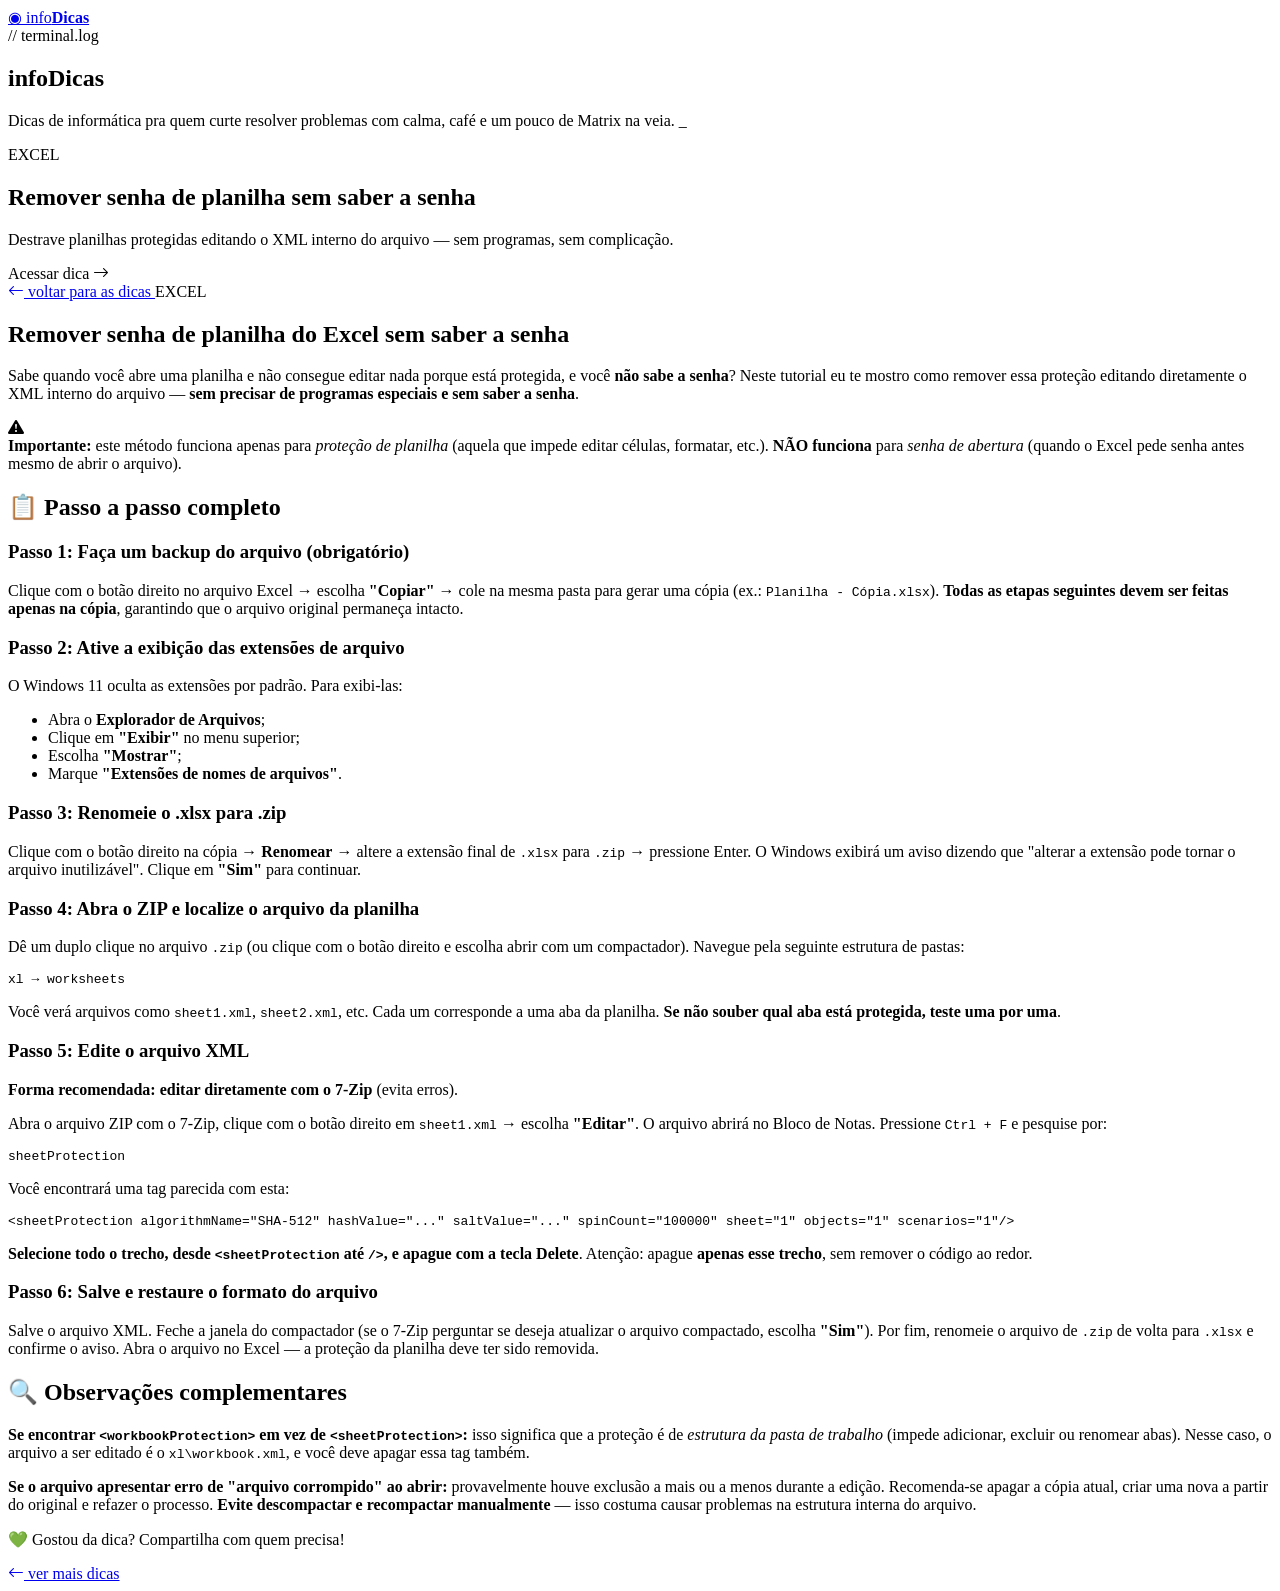
==== index.html @ 12665db4 "update" ====
<!DOCTYPE html>
<html lang="pt-br">

<head>
    <meta charset="UTF-8">
    <meta name="viewport" content="width=device-width, initial-scale=1.0">
    <meta name="description" content="infoDicas — Dicas de informática em uma vibe zen, cyberpunk e matrix.">
    <meta name="author" content="Misael Andrejezieski">

    <link rel="preconnect" href="https://fonts.googleapis.com">
    <link rel="preconnect" href="https://fonts.gstatic.com" crossorigin>
    <link href="https://fonts.googleapis.com/css2?family=Poppins:wght@300;400;500;600;700;800&display=swap" rel="stylesheet">

    <link rel="stylesheet" href="https://cdn.jsdelivr.net/npm/bootstrap-icons@1.10.5/font/bootstrap-icons.css">

    <link rel="stylesheet" href="style.css">
    <script src="script.js" defer></script>

    <title>infoDicas | Zen · Cyberpunk · Matrix</title>
</head>

<body>

    <div class="background" id="background"></div>
    <div class="background-overlay"></div>

    <nav class="navbar">
        <div class="navbar-interface">
            <a href="#home" class="navbar-logo" data-page="0">
                <span class="navbar-logo-icon">◉</span>
                <span class="navbar-logo-text">info<strong>Dicas</strong></span>
            </a>

            <div class="navbar-actions">
                <button class="btn-nav-voltar" id="btn-voltar" style="display:none;">
                    <i class="bi bi-arrow-left"></i> Voltar
                </button>
            </div>
        </div>
    </nav>

    <div class="container">

        <!-- PÁGINA 0: HOME -->
        <section class="page active" id="home">
            <div class="content">
                <span class="content-tag">// terminal.log</span>
                <h1>info<span>Dicas</span></h1>
                <p class="content-subtitulo">
                    Dicas de informática pra quem curte resolver problemas com calma,
                    café e um pouco de Matrix na veia. <span class="cursor">_</span>
                </p>

                <div class="lista-dicas">
                    <article class="dica-item" data-page="1">
                        <span class="dica-item-tag">EXCEL</span>
                        <h2>Remover senha de planilha sem saber a senha</h2>
                        <p>Destrave planilhas protegidas editando o XML interno do arquivo — sem programas, sem complicação.</p>
                        <span class="dica-item-btn">Acessar dica <i class="bi bi-arrow-right"></i></span>
                    </article>
                </div>
            </div>
        </section>

        <!-- PÁGINA 1: EXCEL REMOVER SENHA -->
        <section class="page" id="excel-remover-senha">
            <div class="content">
                <a href="#home" class="content-voltar" data-page="0">
                    <i class="bi bi-arrow-left"></i> voltar para as dicas
                </a>

                <span class="dica-item-tag">EXCEL</span>
                <h1>Remover senha de planilha do Excel sem saber a senha</h1>

                <p class="intro-dica">
                    Sabe quando você abre uma planilha e não consegue editar nada porque está protegida,
                    e você <strong>não sabe a senha</strong>? Neste tutorial eu te mostro como remover essa
                    proteção editando diretamente o XML interno do arquivo — <strong>sem precisar de
                    programas especiais e sem saber a senha</strong>.
                </p>

                <div class="aviso-dica">
                    <i class="bi bi-exclamation-triangle-fill"></i>
                    <div>
                        <strong>Importante:</strong> este método funciona apenas para <em>proteção de
                        planilha</em> (aquela que impede editar células, formatar, etc.). <strong>NÃO
                        funciona</strong> para <em>senha de abertura</em> (quando o Excel pede senha antes
                        mesmo de abrir o arquivo).
                    </div>
                </div>

                <h2>📋 Passo a passo completo</h2>

                <h3>Passo 1: Faça um backup do arquivo (obrigatório)</h3>
                <p>Clique com o botão direito no arquivo Excel → escolha <strong>"Copiar"</strong> → cole na mesma pasta para gerar uma cópia (ex.: <code>Planilha - Cópia.xlsx</code>). <strong>Todas as etapas seguintes devem ser feitas apenas na cópia</strong>, garantindo que o arquivo original permaneça intacto.</p>

                <h3>Passo 2: Ative a exibição das extensões de arquivo</h3>
                <p>O Windows 11 oculta as extensões por padrão. Para exibi-las:</p>
                <ul>
                    <li>Abra o <strong>Explorador de Arquivos</strong>;</li>
                    <li>Clique em <strong>"Exibir"</strong> no menu superior;</li>
                    <li>Escolha <strong>"Mostrar"</strong>;</li>
                    <li>Marque <strong>"Extensões de nomes de arquivos"</strong>.</li>
                </ul>

                <h3>Passo 3: Renomeie o .xlsx para .zip</h3>
                <p>Clique com o botão direito na cópia → <strong>Renomear</strong> → altere a extensão final de <code>.xlsx</code> para <code>.zip</code> → pressione Enter. O Windows exibirá um aviso dizendo que "alterar a extensão pode tornar o arquivo inutilizável". Clique em <strong>"Sim"</strong> para continuar.</p>

                <h3>Passo 4: Abra o ZIP e localize o arquivo da planilha</h3>
                <p>Dê um duplo clique no arquivo <code>.zip</code> (ou clique com o botão direito e escolha abrir com um compactador). Navegue pela seguinte estrutura de pastas:</p>
                <pre><code>xl → worksheets</code></pre>
                <p>Você verá arquivos como <code>sheet1.xml</code>, <code>sheet2.xml</code>, etc. Cada um corresponde a uma aba da planilha. <strong>Se não souber qual aba está protegida, teste uma por uma</strong>.</p>

                <h3>Passo 5: Edite o arquivo XML</h3>
                <p><strong>Forma recomendada: editar diretamente com o 7-Zip</strong> (evita erros).</p>
                <p>Abra o arquivo ZIP com o 7-Zip, clique com o botão direito em <code>sheet1.xml</code> → escolha <strong>"Editar"</strong>. O arquivo abrirá no Bloco de Notas. Pressione <code>Ctrl + F</code> e pesquise por:</p>
                <pre><code>sheetProtection</code></pre>
                <p>Você encontrará uma tag parecida com esta:</p>
                <pre><code>&lt;sheetProtection algorithmName="SHA-512" hashValue="..." saltValue="..." spinCount="100000" sheet="1" objects="1" scenarios="1"/&gt;</code></pre>
                <p><strong>Selecione todo o trecho, desde <code>&lt;sheetProtection</code> até <code>/&gt;</code>, e apague com a tecla Delete</strong>. Atenção: apague <strong>apenas esse trecho</strong>, sem remover o código ao redor.</p>

                <h3>Passo 6: Salve e restaure o formato do arquivo</h3>
                <p>Salve o arquivo XML. Feche a janela do compactador (se o 7-Zip perguntar se deseja atualizar o arquivo compactado, escolha <strong>"Sim"</strong>). Por fim, renomeie o arquivo de <code>.zip</code> de volta para <code>.xlsx</code> e confirme o aviso. Abra o arquivo no Excel — a proteção da planilha deve ter sido removida.</p>

                <h2>🔍 Observações complementares</h2>

                <p><strong>Se encontrar <code>&lt;workbookProtection&gt;</code> em vez de <code>&lt;sheetProtection&gt;</code>:</strong> isso significa que a proteção é de <em>estrutura da pasta de trabalho</em> (impede adicionar, excluir ou renomear abas). Nesse caso, o arquivo a ser editado é o <code>xl\workbook.xml</code>, e você deve apagar essa tag também.</p>

                <p><strong>Se o arquivo apresentar erro de "arquivo corrompido" ao abrir:</strong> provavelmente houve exclusão a mais ou a menos durante a edição. Recomenda-se apagar a cópia atual, criar uma nova a partir do original e refazer o processo. <strong>Evite descompactar e recompactar manualmente</strong> — isso costuma causar problemas na estrutura interna do arquivo.</p>

                <div class="rodape-dica">
                    <p>💚 Gostou da dica? Compartilha com quem precisa!</p>
                    <a href="#home" class="content-voltar" data-page="0">
                        <i class="bi bi-arrow-left"></i> ver mais dicas
                    </a>
                </div>
            </div>
        </section>

    </div>

</body>

</html>
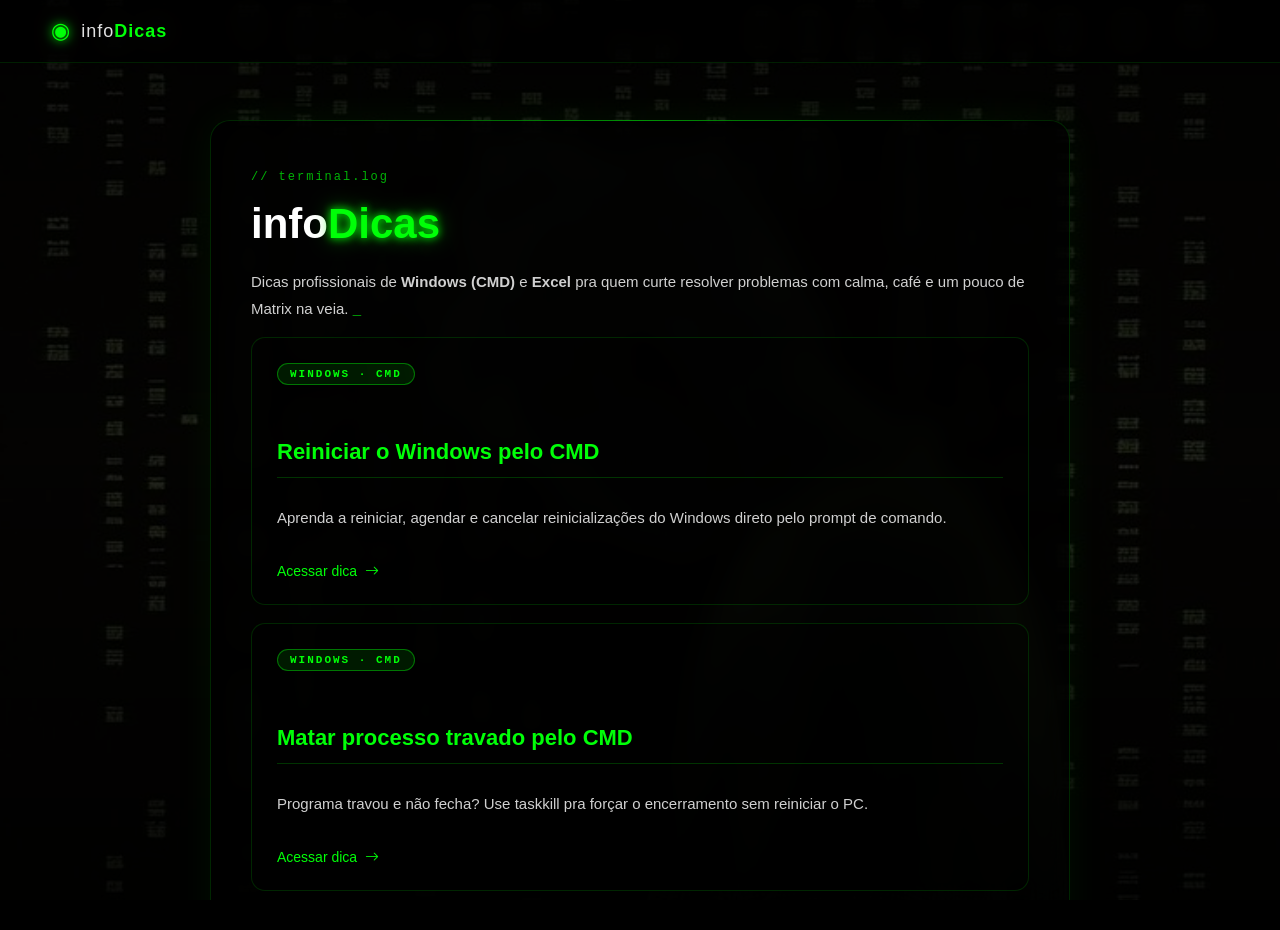
==== commit 301833dc: "Update index.html" ====
--- a/index.html
+++ b/index.html
@@ -4,7 +4,7 @@
 <head>
     <meta charset="UTF-8">
     <meta name="viewport" content="width=device-width, initial-scale=1.0">
-    <meta name="description" content="infoDicas — Dicas de informática em uma vibe zen, cyberpunk e matrix.">
+    <meta name="description" content="infoDicas — Dicas profissionais de Windows (CMD) e Excel em uma vibe zen, cyberpunk e matrix.">
     <meta name="author" content="Misael Andrejezieski">
 
     <link rel="preconnect" href="https://fonts.googleapis.com">
@@ -41,92 +41,1549 @@
 
     <div class="container">
 
-        <!-- PÁGINA 0: HOME -->
+        <!-- ============================================================
+             PÁGINA 0 — HOME
+             ============================================================ -->
         <section class="page active" id="home">
             <div class="content">
                 <span class="content-tag">// terminal.log</span>
                 <h1>info<span>Dicas</span></h1>
                 <p class="content-subtitulo">
-                    Dicas de informática pra quem curte resolver problemas com calma,
-                    café e um pouco de Matrix na veia. <span class="cursor">_</span>
+                    Dicas profissionais de <strong>Windows (CMD)</strong> e <strong>Excel</strong> pra quem curte resolver problemas com calma, café e um pouco de Matrix na veia. <span class="cursor">_</span>
                 </p>
 
                 <div class="lista-dicas">
+
+                    <!-- WINDOWS CMD -->
                     <article class="dica-item" data-page="1">
-                        <span class="dica-item-tag">EXCEL</span>
-                        <h2>Remover senha de planilha sem saber a senha</h2>
-                        <p>Destrave planilhas protegidas editando o XML interno do arquivo — sem programas, sem complicação.</p>
-                        <span class="dica-item-btn">Acessar dica <i class="bi bi-arrow-right"></i></span>
-                    </article>
-                </div>
-            </div>
-        </section>
-
-        <!-- PÁGINA 1: EXCEL REMOVER SENHA -->
-        <section class="page" id="excel-remover-senha">
-            <div class="content">
-                <a href="#home" class="content-voltar" data-page="0">
-                    <i class="bi bi-arrow-left"></i> voltar para as dicas
-                </a>
-
-                <span class="dica-item-tag">EXCEL</span>
-                <h1>Remover senha de planilha do Excel sem saber a senha</h1>
-
-                <p class="intro-dica">
-                    Sabe quando você abre uma planilha e não consegue editar nada porque está protegida,
-                    e você <strong>não sabe a senha</strong>? Neste tutorial eu te mostro como remover essa
-                    proteção editando diretamente o XML interno do arquivo — <strong>sem precisar de
-                    programas especiais e sem saber a senha</strong>.
+                        <span class="dica-item-tag windows">WINDOWS · CMD</span>
+                        <h2>Reiniciar o Windows pelo CMD</h2>
+                        <p>Aprenda a reiniciar, agendar e cancelar reinicializações do Windows direto pelo prompt de comando.</p>
+                        <span class="dica-item-btn">Acessar dica <i class="bi bi-arrow-right"></i></span>
+                    </article>
+
+                    <article class="dica-item" data-page="2">
+                        <span class="dica-item-tag windows">WINDOWS · CMD</span>
+                        <h2>Matar processo travado pelo CMD</h2>
+                        <p>Programa travou e não fecha? Use taskkill pra forçar o encerramento sem reiniciar o PC.</p>
+                        <span class="dica-item-btn">Acessar dica <i class="bi bi-arrow-right"></i></span>
+                    </article>
+
+                    <article class="dica-item" data-page="3">
+                        <span class="dica-item-tag windows">WINDOWS · CMD</span>
+                        <h2>Limpar DNS e resetar a rede</h2>
+                        <p>Série de comandos que resolvem 90% dos problemas de internet sem precisar reiniciar o roteador.</p>
+                        <span class="dica-item-btn">Acessar dica <i class="bi bi-arrow-right"></i></span>
+                    </article>
+
+                    <article class="dica-item" data-page="4">
+                        <span class="dica-item-tag windows">WINDOWS · CMD</span>
+                        <h2>Reparar arquivos do sistema (SFC)</h2>
+                        <p>O comando sfc /scannow encontra e conserta arquivos corrompidos do Windows automaticamente.</p>
+                        <span class="dica-item-btn">Acessar dica <i class="bi bi-arrow-right"></i></span>
+                    </article>
+
+                    <article class="dica-item" data-page="5">
+                        <span class="dica-item-tag windows">WINDOWS · CMD</span>
+                        <h2>Reparar imagem do Windows (DISM)</h2>
+                        <p>DISM /RestoreHealth conserta a imagem do sistema — complemento essencial do SFC.</p>
+                        <span class="dica-item-btn">Acessar dica <i class="bi bi-arrow-right"></i></span>
+                    </article>
+
+                    <article class="dica-item" data-page="6">
+                        <span class="dica-item-tag windows">WINDOWS · CMD</span>
+                        <h2>Verificar saúde do HD/SSD</h2>
+                        <p>Descubra se seu disco está prestes a morrer antes que ele te deixe na mão.</p>
+                        <span class="dica-item-btn">Acessar dica <i class="bi bi-arrow-right"></i></span>
+                    </article>
+
+                    <article class="dica-item" data-page="7">
+                        <span class="dica-item-tag windows">WINDOWS · CMD</span>
+                        <h2>Reiniciar pendrive pelo Diskpart</h2>
+                        <p>Pendrive que o Windows não formata? Diskpart resolve. Comandos poderosos — use com cuidado.</p>
+                        <span class="dica-item-btn">Acessar dica <i class="bi bi-arrow-right"></i></span>
+                    </article>
+
+                    <article class="dica-item" data-page="8">
+                        <span class="dica-item-tag windows">WINDOWS · CMD</span>
+                        <h2>Relatório de energia e bateria</h2>
+                        <p>Descubra o que está drenando sua bateria ou causando problemas de energia no notebook.</p>
+                        <span class="dica-item-btn">Acessar dica <i class="bi bi-arrow-right"></i></span>
+                    </article>
+
+                    <article class="dica-item" data-page="9">
+                        <span class="dica-item-tag windows">WINDOWS · CMD</span>
+                        <h2>Gerenciar usuários pelo CMD</h2>
+                        <p>Crie, liste, altere senha e remova contas de usuário direto pelo prompt de comando.</p>
+                        <span class="dica-item-btn">Acessar dica <i class="bi bi-arrow-right"></i></span>
+                    </article>
+
+                    <article class="dica-item" data-page="10">
+                        <span class="dica-item-tag windows">WINDOWS · CMD</span>
+                        <h2>Limpeza profunda automática</h2>
+                        <p>Comandos pra limpar arquivos temporários, cache e pré-busca do Windows de uma vez.</p>
+                        <span class="dica-item-btn">Acessar dica <i class="bi bi-arrow-right"></i></span>
+                    </article>
+
+                    <!-- EXCEL -->
+                    <article class="dica-item" data-page="11">
+                        <span class="dica-item-tag excel">EXCEL</span>
+                        <h2>Preenchimento Relâmpago (Ctrl + E)</h2>
+                        <p>O Excel reconhece o padrão do que você digita e completa a coluna inteira sozinho.</p>
+                        <span class="dica-item-btn">Acessar dica <i class="bi bi-arrow-right"></i></span>
+                    </article>
+
+                    <article class="dica-item" data-page="12">
+                        <span class="dica-item-tag excel">EXCEL</span>
+                        <h2>Atalhos essenciais do Excel</h2>
+                        <p>10 atalhos que economizam horas por dia e ninguém te contou na faculdade.</p>
+                        <span class="dica-item-btn">Acessar dica <i class="bi bi-arrow-right"></i></span>
+                    </article>
+
+                    <article class="dica-item" data-page="13">
+                        <span class="dica-item-tag excel">EXCEL</span>
+                        <h2>Formatação condicional avançada</h2>
+                        <p>Semáforos, heatmaps, barras de progresso e alertas automáticos no seu relatório.</p>
+                        <span class="dica-item-btn">Acessar dica <i class="bi bi-arrow-right"></i></span>
+                    </article>
+
+                    <article class="dica-item" data-page="14">
+                        <span class="dica-item-tag excel">EXCEL</span>
+                        <h2>Tabelas Dinâmicas + Segmentação</h2>
+                        <p>Transforme dados em dashboards interativos com botões clicáveis de filtro.</p>
+                        <span class="dica-item-btn">Acessar dica <i class="bi bi-arrow-right"></i></span>
+                    </article>
+
+                    <article class="dica-item" data-page="15">
+                        <span class="dica-item-tag excel">EXCEL</span>
+                        <h2>PROCX (XLOOKUP) — Adeus PROCV</h2>
+                        <p>A função que substitui o PROCV com muito mais flexibilidade e sem quebrar.</p>
+                        <span class="dica-item-btn">Acessar dica <i class="bi bi-arrow-right"></i></span>
+                    </article>
+
+                    <article class="dica-item" data-page="16">
+                        <span class="dica-item-tag excel">EXCEL</span>
+                        <h2>Matrizes Dinâmicas (FILTRO, ÚNICO, CLASSIFICAR)</h2>
+                        <p>Funções que criam listas vivas que se atualizam sozinhas — sem tabela dinâmica.</p>
+                        <span class="dica-item-btn">Acessar dica <i class="bi bi-arrow-right"></i></span>
+                    </article>
+
+                    <article class="dica-item" data-page="17">
+                        <span class="dica-item-tag excel">EXCEL</span>
+                        <h2>Power Query — Automação de dados</h2>
+                        <p>O recurso mais subestimado do Excel. Importe, limpe e atualize dados com 1 clique.</p>
+                        <span class="dica-item-btn">Acessar dica <i class="bi bi-arrow-right"></i></span>
+                    </article>
+
+                    <article class="dica-item" data-page="18">
+                        <span class="dica-item-tag excel">EXCEL</span>
+                        <h2>INDIRETO + Referências Estruturadas</h2>
+                        <p>Troque de planilha dinamicamente dentro das fórmulas e crie modelos de cenário.</p>
+                        <span class="dica-item-btn">Acessar dica <i class="bi bi-arrow-right"></i></span>
+                    </article>
+
+                    <article class="dica-item" data-page="19">
+                        <span class="dica-item-tag excel">EXCEL</span>
+                        <h2>LAMBDA — Crie suas próprias funções</h2>
+                        <p>O recurso mais avançado do Excel moderno. Funções personalizadas sem VBA.</p>
+                        <span class="dica-item-btn">Acessar dica <i class="bi bi-arrow-right"></i></span>
+                    </article>
+
+                    <article class="dica-item" data-page="20">
+                        <span class="dica-item-tag excel">EXCEL</span>
+                        <h2>Macro de limpeza automática</h2>
+                        <p>Uma macro que remove espaços extras, linhas em branco, duplicatas e ajusta colunas — em 1 clique.</p>
+                        <span class="dica-item-btn">Acessar dica <i class="bi bi-arrow-right"></i></span>
+                    </article>
+
+                </div>
+            </div>
+        </section>
+
+        <!-- ============================================================
+             PÁGINA 1 — REINICIAR O WINDOWS PELO CMD
+             ============================================================ -->
+        <section class="page" id="reiniciar-windows-cmd">
+            <div class="content">
+                <a href="#home" class="content-voltar" data-page="0">
+                    <i class="bi bi-arrow-left"></i> voltar para as dicas
+                </a>
+                <span class="dica-item-tag windows">WINDOWS · CMD</span>
+                <h1>Reiniciar o Windows pelo CMD</h1>
+
+                <p class="intro-dica">
+                    Reiniciar o Windows pelo prompt de comando é útil quando a interface travou, quando você quer
+                    <strong>agendar</strong> um reinício com aviso pros usuários, ou quando precisa reiniciar direto
+                    no <strong>modo de recuperação</strong>.
+                </p>
+
+                <h2>🖥️ Abrindo o CMD como administrador</h2>
+                <p>Pressione <code>Win + X</code> → escolha <strong>"Terminal (Admin)"</strong> ou <strong>"Prompt de Comando (Admin)"</strong>. Sem isso, alguns comandos abaixo não funcionam.</p>
+
+                <h2>⚡ Comandos essenciais</h2>
+
+                <h3>Reiniciar imediatamente</h3>
+                <pre><code>shutdown /r /t 0</code></pre>
+                <p>Reinicia o PC na hora. O <code>/r</code> significa "restart" e <code>/t 0</code> é o tempo em segundos (0 = imediato).</p>
+
+                <h3>Reiniciar com tempo (ex: 1 minuto)</h3>
+                <pre><code>shutdown /r /t 60</code></pre>
+                <p>Reinicia depois de 60 segundos. Ótimo pra avisar quem estiver usando o PC.</p>
+
+                <h3>Reiniciar com mensagem personalizada</h3>
+                <pre><code>shutdown /r /t 120 /c "Salve seu trabalho! Reinício em 2 minutos."</code></pre>
+                <p>O <code>/c</code> permite enviar uma mensagem que aparece na tela.</p>
+
+                <h3>Cancelar um reinício agendado</h3>
+                <pre><code>shutdown /a</code></pre>
+                <p>Se você agendou e mudou de ideia, esse comando cancela tudo.</p>
+
+                <h3>Reiniciar direto no modo de recuperação</h3>
+                <pre><code>shutdown /r /o</code></pre>
+                <p>Abre o menu avançado de recuperação do Windows após reiniciar. Útil pra resolver problemas sérios.</p>
+
+                <h3>Desligar em vez de reiniciar</h3>
+                <pre><code>shutdown /s /t 0</code></pre>
+                <p>O <code>/s</code> significa "shutdown" (desligar). Mesma lógica do <code>/r</code>.</p>
+
+                <h2>🔍 Verificando o que foi agendado</h2>
+                <p>Não tem como listar diretamente, mas se você esqueceu o tempo, dá pra rodar <code>shutdown /a</code> e depois reexecutar do jeito que quiser.</p>
+
+                <h2>🔐 Observações importantes</h2>
+                <ul>
+                    <li>Todos esses comandos <strong>precisam do CMD como administrador</strong>;</li>
+                    <li>O <code>/t</code> aceita valores em segundos (0 a 315360000);</li>
+                    <li>Se você agendar e fechar o CMD, o reinício <strong>continua agendado</strong>;</li>
+                    <li>Para cancelar, o <code>shutdown /a</code> também precisa ser executado como admin.</li>
+                </ul>
+
+                <div class="rodape-dica">
+                    <p>💚 Gostou da dica? Compartilha com quem precisa!</p>
+                    <a href="#home" class="content-voltar" data-page="0">
+                        <i class="bi bi-arrow-left"></i> ver mais dicas
+                    </a>
+                </div>
+            </div>
+        </section>
+
+        <!-- ============================================================
+             PÁGINA 2 — MATAR PROCESSO TRAVADO
+             ============================================================ -->
+        <section class="page" id="matar-processo-cmd">
+            <div class="content">
+                <a href="#home" class="content-voltar" data-page="0">
+                    <i class="bi bi-arrow-left"></i> voltar para as dicas
+                </a>
+                <span class="dica-item-tag windows">WINDOWS · CMD</span>
+                <h1>Matar processo travado pelo CMD</h1>
+
+                <p class="intro-dica">
+                    Programa travou, a janela não fecha, e o Gerenciador de Tarefas não resolve? O comando
+                    <code>taskkill</code> mata qualquer processo à força — <strong>sem reiniciar o PC</strong>.
+                </p>
+
+                <h2>🎯 Identificando o processo</h2>
+                <p>Primeiro, descubra o nome do processo:</p>
+                <pre><code>tasklist</code></pre>
+                <p>Isso lista todos os processos rodando. Se a lista for grande, filtre:</p>
+                <pre><code>tasklist | findstr chrome</code></pre>
+                <p>Substitua <code>chrome</code> pelo nome do programa que você quer matar.</p>
+
+                <h2>💀 Matando por nome</h2>
+                <pre><code>taskkill /IM nome.exe /F</code></pre>
+                <p>Exemplo pra matar o Chrome travado:</p>
+                <pre><code>taskkill /IM chrome.exe /F</code></pre>
+                <ul>
+                    <li><code>/IM</code> = "Image Name" (nome do processo);</li>
+                    <li><code>/F</code> = "Force" (força o encerramento).</li>
+                </ul>
+
+                <h2>🎯 Matando por PID (número do processo)</h2>
+                <p>Se você sabe o PID (aparece no <code>tasklist</code> ou no Gerenciador de Tarefas):</p>
+                <pre><code>taskkill /PID 1234 /F</code></pre>
+                <p>Substitua <code>1234</code> pelo PID real.</p>
+
+                <h2>🌳 Matando processo + filhos</h2>
+                <p>Alguns programas abrem vários processos (navegadores, por exemplo). Pra matar <strong>tudo junto</strong>:</p>
+                <pre><code>taskkill /IM chrome.exe /F /T</code></pre>
+                <p>O <code>/T</code> mata a árvore inteira (processo pai + filhos).</p>
+
+                <h2>🧠 Matando múltiplos de uma vez</h2>
+                <p>Você pode rodar vários comandos seguidos:</p>
+                <pre><code>taskkill /IM chrome.exe /F & taskkill /IM firefox.exe /F</code></pre>
+                <p>Ou salvar num arquivo <code>.bat</code> pra rodar com um clique.</p>
+
+                <h2>⚠️ Observações importantes</h2>
+                <ul>
+                    <li>O <code>/F</code> força o encerramento — <strong>você pode perder dados não salvos</strong>;</li>
+                    <li>Rodar como admin resolve 99% dos casos de "Acesso negado";</li>
+                    <li>Nomes de processos <strong>são case-insensitive</strong>, mas costumam vir em minúsculas (<code>chrome.exe</code>, <code>explorer.exe</code>);</li>
+                    <li>Se travar o <code>explorer.exe</code> (área de trabalho), o Windows reinicia ele sozinho.</li>
+                </ul>
+
+                <div class="rodape-dica">
+                    <p>💚 Gostou da dica? Compartilha com quem precisa!</p>
+                    <a href="#home" class="content-voltar" data-page="0">
+                        <i class="bi bi-arrow-left"></i> ver mais dicas
+                    </a>
+                </div>
+            </div>
+        </section>
+
+        <!-- ============================================================
+             PÁGINA 3 — LIMPAR DNS E RESETAR REDE
+             ============================================================ -->
+        <section class="page" id="reset-rede-cmd">
+            <div class="content">
+                <a href="#home" class="content-voltar" data-page="0">
+                    <i class="bi bi-arrow-left"></i> voltar para as dicas
+                </a>
+                <span class="dica-item-tag windows">WINDOWS · CMD</span>
+                <h1>Limpar DNS e resetar a rede</h1>
+
+                <p class="intro-dica">
+                    Internet lenta, sites não abrem, redes sociais carregam e outras não? Antes de xingar a operadora,
+                    roda essa sequência de comandos que resolve <strong>90% dos problemas</strong>.
+                </p>
+
+                <h2>🌐 Sequência completa de reset</h2>
+
+                <h3>1. Limpar o cache de DNS</h3>
+                <pre><code>ipconfig /flushdns</code></pre>
+                <p>Apaga as informações de DNS guardadas. Ótimo quando um site específico não abre.</p>
+
+                <h3>2. Liberar o IP atual</h3>
+                <pre><code>ipconfig /release</code></pre>
+                <p>Devolve o IP que o roteador te deu. Sua internet "cai" por alguns segundos.</p>
+
+                <h3>3. Renovar o IP</h3>
+                <pre><code>ipconfig /renew</code></pre>
+                <p>Pede um IP novo pro roteador. Resolve conflitos de IP.</p>
+
+                <h3>4. Resetar o Winsock (camada de rede)</h3>
+                <pre><code>netsh winsock reset</code></pre>
+                <p>Reinicia o sistema de sockets do Windows. Resolve problemas causados por VPN, antivírus ou malware.</p>
+
+                <h3>5. Resetar o TCP/IP</h3>
+                <pre><code>netsh int ip reset</code></pre>
+                <p>Reseta toda a configuração de IP do Windows pros padrões de fábrica.</p>
+
+                <h3>6. Registrar DNS novamente</h3>
+                <pre><code>ipconfig /registerdns</code></pre>
+                <p>Re-registra o DNS do seu computador.</p>
+
+                <h2>🚀 Rodando tudo de uma vez</h2>
+                <p>Cole isso no CMD como admin:</p>
+                <pre><code>ipconfig /flushdns &amp;&amp; ipconfig /release &amp;&amp; ipconfig /renew &amp;&amp; netsh winsock reset &amp;&amp; netsh int ip reset</code></pre>
+                <p><strong>Depois reinicie o PC</strong> pra garantir que tudo seja aplicado.</p>
+
+                <h2>🧪 Testando se a rede voltou</h2>
+                <pre><code>ping google.com</code></pre>
+                <p>Se responder com tempo em ms, tá tudo certo. Se der "host desconhecido", ainda tem problema.</p>
+
+                <h2>⚠️ Observações importantes</h2>
+                <ul>
+                    <li>Todos os comandos <strong>precisam do CMD como administrador</strong>;</li>
+                    <li>Após o <code>winsock reset</code> e o <code>int ip reset</code>, é recomendável <strong>reiniciar o PC</strong>;</li>
+                    <li>Se você usa VPN ou proxy, pode precisar reconfigurar depois;</li>
+                    <li>Em redes corporativas, consulte o TI antes de resetar IP.</li>
+                </ul>
+
+                <div class="rodape-dica">
+                    <p>💚 Gostou da dica? Compartilha com quem precisa!</p>
+                    <a href="#home" class="content-voltar" data-page="0">
+                        <i class="bi bi-arrow-left"></i> ver mais dicas
+                    </a>
+                </div>
+            </div>
+        </section>
+
+        <!-- ============================================================
+             PÁGINA 4 — REPARAR ARQUIVOS DO SISTEMA (SFC)
+             ============================================================ -->
+        <section class="page" id="sfc-scannow">
+            <div class="content">
+                <a href="#home" class="content-voltar" data-page="0">
+                    <i class="bi bi-arrow-left"></i> voltar para as dicas
+                </a>
+                <span class="dica-item-tag windows">WINDOWS · CMD</span>
+                <h1>Reparar arquivos do sistema (SFC)</h1>
+
+                <p class="intro-dica">
+                    Tela azul, travamentos aleatórios, programas que não abrem, erros do Windows Update?
+                    O comando <code>sfc /scannow</code> <strong>escaneia e conserta arquivos corrompidos</strong> do sistema.
+                </p>
+
+                <h2>🛠️ Como usar</h2>
+                <p>Abra o CMD como administrador e digite:</p>
+                <pre><code>sfc /scannow</code></pre>
+                <p>O processo <strong>pode demorar de 5 a 20 minutos</strong>. Não feche a janela.</p>
+
+                <h2>📊 Resultados possíveis</h2>
+                <ul>
+                    <li><strong>"Não encontrou nenhum problema"</strong> → seu sistema está ok (mas o problema pode estar em outro lugar);</li>
+                    <li><strong>"Encontrou e reparou com sucesso"</strong> → era isso! Reinicie o PC;</li>
+                    <li><strong>"Encontrou problemas mas não conseguiu reparar"</strong> → rode o DISM primeiro e depois o SFC de novo.</li>
+                </ul>
+
+                <h2>🚨 Se o SFC não conseguir reparar</h2>
+                <p>Você precisa rodar o <strong>DISM</strong> antes. Veja a próxima dica (Reparar imagem do Windows).</p>
+
+                <h2>📋 Log do SFC</h2>
+                <p>Quer ver o relatório completo do que foi encontrado? Rode:</p>
+                <pre><code>findstr /c:"[SR]" %windir%\Logs\CBS\CBS.log > %userprofile%\Desktop\sfcdetails.txt</code></pre>
+                <p>Isso cria um arquivo <code>sfcdetails.txt</code> na sua Área de Trabalho com todos os detalhes.</p>
+
+                <h2>⚠️ Observações importantes</h2>
+                <ul>
+                    <li><strong>Precisa do CMD como administrador</strong>;</li>
+                    <li><strong>Não interrompa o processo</strong> — fechar no meio pode deixar o sistema mais bagunçado;</li>
+                    <li>O SFC só verifica arquivos <strong>do sistema</strong>, não programas instalados;</li>
+                    <li>Funciona no Windows 7, 8, 10 e 11 sem alteração.</li>
+                </ul>
+
+                <div class="rodape-dica">
+                    <p>💚 Gostou da dica? Compartilha com quem precisa!</p>
+                    <a href="#home" class="content-voltar" data-page="0">
+                        <i class="bi bi-arrow-left"></i> ver mais dicas
+                    </a>
+                </div>
+            </div>
+        </section>
+
+        <!-- ============================================================
+             PÁGINA 5 — REPARAR IMAGEM DO WINDOWS (DISM)
+             ============================================================ -->
+        <section class="page" id="dism-reparar">
+            <div class="content">
+                <a href="#home" class="content-voltar" data-page="0">
+                    <i class="bi bi-arrow-left"></i> voltar para as dicas
+                </a>
+                <span class="dica-item-tag windows">WINDOWS · CMD</span>
+                <h1>Reparar imagem do Windows (DISM)</h1>
+
+                <p class="intro-dica">
+                    O <strong>DISM</strong> repara a imagem do Windows (o "molde" do sistema). É o complemento
+                    ideal do <code>sfc /scannow</code> — quando o SFC falha em consertar, o DISM prepara o terreno.
+                </p>
+
+                <h2>🎯 Ordem correta de uso</h2>
+                <ol>
+                    <li>Primeiro roda o <strong>DISM</strong> (essa dica);</li>
+                    <li>Depois roda o <strong>SFC</strong> (dica anterior);</li>
+                    <li>Reinicia o PC.</li>
+                </ol>
+
+                <h2>🛠️ Comando principal</h2>
+                <pre><code>DISM /Online /Cleanup-Image /RestoreHealth</code></pre>
+                <p>Escaneia a imagem do Windows e baixa arquivos saudáveis direto dos servidores da Microsoft para substituir os corrompidos.</p>
+
+                <h2>⏱️ Quanto tempo demora?</h2>
+                <p>Entre <strong>10 e 30 minutos</strong>, dependendo da sua internet e do estado do sistema. A barra de progresso pode travar em 20% — <strong>não cancele</strong>, é normal.</p>
+
+                <h2>📋 Comandos auxiliares</h2>
+
+                <h3>Verificar a saúde da imagem (sem reparar)</h3>
+                <pre><code>DISM /Online /Cleanup-Image /CheckHealth</code></pre>
+                <p>Rápido, só diz se tem problema ou não.</p>
+
+                <h3>Escaneamento mais profundo</h3>
+                <pre><code>DISM /Online /Cleanup-Image /ScanHealth</code></pre>
+                <p>Demora mais, mas detecta problemas menores.</p>
+
+                <h2>🔧 Se der erro no DISM</h2>
+                <p>Você pode apontar uma fonte externa de arquivos saudáveis (ISO do Windows ou pasta de instalação):</p>
+                <pre><code>DISM /Online /Cleanup-Image /RestoreHealth /Source:D:\sources\install.wim</code></pre>
+                <p>Substitua <code>D:\</code> pelo drive onde está a ISO.</p>
+
+                <h2>⚠️ Observações importantes</h2>
+                <ul>
+                    <li><strong>Precisa do CMD como administrador</strong>;</li>
+                    <li>Precisa de <strong>internet ativa</strong> (a menos que use fonte externa);</li>
+                    <li><strong>Não feche a janela</strong> durante o processo;</li>
+                    <li>Se aparecer erro 0x800f081f, use a opção <code>/Source</code> com a ISO.</li>
+                </ul>
+
+                <div class="rodape-dica">
+                    <p>💚 Gostou da dica? Compartilha com quem precisa!</p>
+                    <a href="#home" class="content-voltar" data-page="0">
+                        <i class="bi bi-arrow-left"></i> ver mais dicas
+                    </a>
+                </div>
+            </div>
+        </section>
+
+        <!-- ============================================================
+             PÁGINA 6 — VERIFICAR SAÚDE DO DISCO
+             ============================================================ -->
+        <section class="page" id="saude-disco">
+            <div class="content">
+                <a href="#home" class="content-voltar" data-page="0">
+                    <i class="bi bi-arrow-left"></i> voltar para as dicas
+                </a>
+                <span class="dica-item-tag windows">WINDOWS · CMD</span>
+                <h1>Verificar saúde do HD/SSD</h1>
+
+                <p class="intro-dica">
+                    Disco rígido morre sem avisar e leva seus dados junto. Com poucos comandos, você descobre
+                    <strong>se seu HD ou SSD está saudável</strong> ou prestes a dar problema.
+                </p>
+
+                <h2>🩺 Status geral do disco</h2>
+                <pre><code>wmic diskdrive get status</code></pre>
+                <p>Retorna <code>OK</code> (saudável) ou outro status. Bem simples e direto.</p>
+
+                <h2>📊 Mais detalhes (modelo, tamanho, interface)</h2>
+                <pre><code>wmic diskdrive get model,size,interfaceType,status</code></pre>
+                <p>Mostra o modelo do disco, capacidade, tipo (SATA/NVMe) e status.</p>
+
+                <h2>🔍 Verificar erros no sistema de arquivos</h2>
+                <pre><code>chkdsk C: /f /r</code></pre>
+                <ul>
+                    <li><code>/f</code> = corrige erros encontrados;</li>
+                    <li><code>/r</code> = localiza setores defeituosos e recupera informações legíveis.</li>
+                </ul>
+                <p><strong>Atenção:</strong> o <code>chkdsk</code> com <code>/f</code> precisa desmontar o volume. Em <code>C:</code>, ele vai perguntar se quer agendar pra próxima reinicialização. Aceite.</p>
+
+                <h2>💾 Verificar SSD (vida útil)</h2>
+                <p>Pra ver a "vida útil" de um SSD, o melhor comando é:</p>
+                <pre><code>wmic /namespace:\\root\wmi path MSStorageDriver_FailurePredictStatus get PredictFailure,Reason</code></pre>
+                <p>Se retornar <code>FALSE</code>, tá tudo certo. Se <code>TRUE</code>, o SSD está avisando que vai falhar em breve.</p>
+
+                <h2>📈 Relatório completo</h2>
+                <p>Quer um relatório visual completo? Rode:</p>
+                <pre><code>wmic diskdrive get /format:list > C:\disco.txt</code></pre>
+                <p>Isso gera um arquivo com todas as informações do disco.</p>
+
+                <h2>⚠️ Observações importantes</h2>
+                <ul>
+                    <li>O <code>chkdsk</code> pode demorar <strong>horas</strong> em discos grandes;</li>
+                    <li>Em SSDs, use <code>chkdsk C: /f</code> (sem <code>/r</code>) — <code>/r</code> é mais indicado pra HDs mecânicos;</li>
+                    <li>Se o disco retornar <strong>"Pred Fail"</strong>, faça backup urgente;</li>
+                    <li>Ferramentas gráficas como <strong>CrystalDiskInfo</strong> são mais amigáveis pro dia a dia.</li>
+                </ul>
+
+                <div class="rodape-dica">
+                    <p>💚 Gostou da dica? Compartilha com quem precisa!</p>
+                    <a href="#home" class="content-voltar" data-page="0">
+                        <i class="bi bi-arrow-left"></i> ver mais dicas
+                    </a>
+                </div>
+            </div>
+        </section>
+
+        <!-- ============================================================
+             PÁGINA 7 — REINICIAR PENDRIVE COM DISKPART
+             ============================================================ -->
+        <section class="page" id="diskpart-pendrive">
+            <div class="content">
+                <a href="#home" class="content-voltar" data-page="0">
+                    <i class="bi bi-arrow-left"></i> voltar para as dicas
+                </a>
+                <span class="dica-item-tag windows">WINDOWS · CMD</span>
+                <h1>Reiniciar pendrive pelo Diskpart</h1>
+
+                <p class="intro-dica">
+                    Pendrive que o Windows não formata, que perdeu partição, que dá erro "disco protegido contra gravação"...
+                    O <strong>Diskpart</strong> reinicia ele do zero. Comando poderoso — <strong>use com atenção</strong>.
                 </p>
 
                 <div class="aviso-dica">
                     <i class="bi bi-exclamation-triangle-fill"></i>
                     <div>
-                        <strong>Importante:</strong> este método funciona apenas para <em>proteção de
-                        planilha</em> (aquela que impede editar células, formatar, etc.). <strong>NÃO
-                        funciona</strong> para <em>senha de abertura</em> (quando o Excel pede senha antes
-                        mesmo de abrir o arquivo).
+                        <strong>CUIDADO MÁXIMO:</strong> o Diskpart apaga <strong>tudo</strong> do disco selecionado,
+                        sem confirmação. Se você errar o número do disco, pode <strong>formatar seu HD principal</strong>
+                        e perder todos os dados. Confira o disco <strong>antes</strong> de rodar <code>clean</code>.
                     </div>
                 </div>
 
-                <h2>📋 Passo a passo completo</h2>
-
-                <h3>Passo 1: Faça um backup do arquivo (obrigatório)</h3>
-                <p>Clique com o botão direito no arquivo Excel → escolha <strong>"Copiar"</strong> → cole na mesma pasta para gerar uma cópia (ex.: <code>Planilha - Cópia.xlsx</code>). <strong>Todas as etapas seguintes devem ser feitas apenas na cópia</strong>, garantindo que o arquivo original permaneça intacto.</p>
-
-                <h3>Passo 2: Ative a exibição das extensões de arquivo</h3>
-                <p>O Windows 11 oculta as extensões por padrão. Para exibi-las:</p>
-                <ul>
-                    <li>Abra o <strong>Explorador de Arquivos</strong>;</li>
-                    <li>Clique em <strong>"Exibir"</strong> no menu superior;</li>
-                    <li>Escolha <strong>"Mostrar"</strong>;</li>
-                    <li>Marque <strong>"Extensões de nomes de arquivos"</strong>.</li>
-                </ul>
-
-                <h3>Passo 3: Renomeie o .xlsx para .zip</h3>
-                <p>Clique com o botão direito na cópia → <strong>Renomear</strong> → altere a extensão final de <code>.xlsx</code> para <code>.zip</code> → pressione Enter. O Windows exibirá um aviso dizendo que "alterar a extensão pode tornar o arquivo inutilizável". Clique em <strong>"Sim"</strong> para continuar.</p>
-
-                <h3>Passo 4: Abra o ZIP e localize o arquivo da planilha</h3>
-                <p>Dê um duplo clique no arquivo <code>.zip</code> (ou clique com o botão direito e escolha abrir com um compactador). Navegue pela seguinte estrutura de pastas:</p>
-                <pre><code>xl → worksheets</code></pre>
-                <p>Você verá arquivos como <code>sheet1.xml</code>, <code>sheet2.xml</code>, etc. Cada um corresponde a uma aba da planilha. <strong>Se não souber qual aba está protegida, teste uma por uma</strong>.</p>
-
-                <h3>Passo 5: Edite o arquivo XML</h3>
-                <p><strong>Forma recomendada: editar diretamente com o 7-Zip</strong> (evita erros).</p>
-                <p>Abra o arquivo ZIP com o 7-Zip, clique com o botão direito em <code>sheet1.xml</code> → escolha <strong>"Editar"</strong>. O arquivo abrirá no Bloco de Notas. Pressione <code>Ctrl + F</code> e pesquise por:</p>
-                <pre><code>sheetProtection</code></pre>
-                <p>Você encontrará uma tag parecida com esta:</p>
-                <pre><code>&lt;sheetProtection algorithmName="SHA-512" hashValue="..." saltValue="..." spinCount="100000" sheet="1" objects="1" scenarios="1"/&gt;</code></pre>
-                <p><strong>Selecione todo o trecho, desde <code>&lt;sheetProtection</code> até <code>/&gt;</code>, e apague com a tecla Delete</strong>. Atenção: apague <strong>apenas esse trecho</strong>, sem remover o código ao redor.</p>
-
-                <h3>Passo 6: Salve e restaure o formato do arquivo</h3>
-                <p>Salve o arquivo XML. Feche a janela do compactador (se o 7-Zip perguntar se deseja atualizar o arquivo compactado, escolha <strong>"Sim"</strong>). Por fim, renomeie o arquivo de <code>.zip</code> de volta para <code>.xlsx</code> e confirme o aviso. Abra o arquivo no Excel — a proteção da planilha deve ter sido removida.</p>
-
-                <h2>🔍 Observações complementares</h2>
-
-                <p><strong>Se encontrar <code>&lt;workbookProtection&gt;</code> em vez de <code>&lt;sheetProtection&gt;</code>:</strong> isso significa que a proteção é de <em>estrutura da pasta de trabalho</em> (impede adicionar, excluir ou renomear abas). Nesse caso, o arquivo a ser editado é o <code>xl\workbook.xml</code>, e você deve apagar essa tag também.</p>
-
-                <p><strong>Se o arquivo apresentar erro de "arquivo corrompido" ao abrir:</strong> provavelmente houve exclusão a mais ou a menos durante a edição. Recomenda-se apagar a cópia atual, criar uma nova a partir do original e refazer o processo. <strong>Evite descompactar e recompactar manualmente</strong> — isso costuma causar problemas na estrutura interna do arquivo.</p>
+                <h2>🛠️ Passo a passo</h2>
+
+                <h3>1. Abra o Diskpart</h3>
+                <pre><code>diskpart</code></pre>
+                <p>Precisa do CMD como administrador.</p>
+
+                <h3>2. Liste os discos</h3>
+                <pre><code>list disk</code></pre>
+                <p>Aparece algo tipo:</p>
+                <pre><code>Disco 0    Online      500 GB
+Disco 1    Online       16 GB   ← este é o pendrive</code></pre>
+                <p><strong>Identifique pelo tamanho</strong>. Anote o número do pendrive.</p>
+
+                <h3>3. Selecione o pendrive</h3>
+                <pre><code>select disk 1</code></pre>
+                <p>Substitua <code>1</code> pelo número do seu pendrive. Confira 3 vezes antes de continuar.</p>
+
+                <h3>4. Apague tudo do pendrive</h3>
+                <pre><code>clean</code></pre>
+                <p><strong>Isso apaga TODAS as partições do pendrive.</strong></p>
+
+                <h3>5. Crie uma nova partição primária</h3>
+                <pre><code>create partition primary</code></pre>
+
+                <h3>6. Selecione a partição recém-criada</h3>
+                <pre><code>select partition 1</code></pre>
+
+                <h3>7. Formate em FAT32 (ou NTFS)</h3>
+                <pre><code>format fs=fat32 quick</code></pre>
+                <p>Use <code>fs=ntfs</code> se preferir NTFS (arquivos maiores que 4 GB).</p>
+
+                <h3>8. Ative a partição</h3>
+                <pre><code>active</code></pre>
+
+                <h3>9. Atribua uma letra de drive</h3>
+                <pre><code>assign</code></pre>
+                <p>O Windows atribui uma letra automaticamente (ex: <code>E:</code>).</p>
+
+                <h3>10. Saia do Diskpart</h3>
+                <pre><code>exit</code></pre>
+
+                <h2>🚀 Versão rápida (só pra formatar)</h2>
+                <p>Se o pendrive já aparece no Windows, às vezes só isso resolve:</p>
+                <pre><code>format E: /FS:FAT32 /Q /V:PENDRIVE</code></pre>
+                <ul>
+                    <li><code>/FS:FAT32</code> = sistema de arquivos;</li>
+                    <li><code>/Q</code> = formatação rápida;</li>
+                    <li><code>/V:PENDRIVE</code> = define o rótulo do pendrive.</li>
+                </ul>
+
+                <h2>⚠️ Observações importantes</h2>
+                <ul>
+                    <li><strong>Você vai perder TUDO do pendrive</strong> — faça backup antes se tiver dados importantes;</li>
+                    <li>Confira 3 vezes o número do disco no <code>list disk</code>;</li>
+                    <li>Se o pendrive ainda não funcionar, ele pode estar fisicamente danificado;</li>
+                    <li>Pra recuperar dados antes de formatar, ferramentas como <strong>Recuva</strong> ou <strong>PhotoRec</strong> ajudam.</li>
+                </ul>
+
+                <div class="rodape-dica">
+                    <p>💚 Gostou da dica? Compartilha com quem precisa!</p>
+                    <a href="#home" class="content-voltar" data-page="0">
+                        <i class="bi bi-arrow-left"></i> ver mais dicas
+                    </a>
+                </div>
+            </div>
+        </section>
+
+        <!-- ============================================================
+             PÁGINA 8 — RELATÓRIO DE ENERGIA
+             ============================================================ -->
+        <section class="page" id="relatorio-energia">
+            <div class="content">
+                <a href="#home" class="content-voltar" data-page="0">
+                    <i class="bi bi-arrow-left"></i> voltar para as dicas
+                </a>
+                <span class="dica-item-tag windows">WINDOWS · CMD</span>
+                <h1>Relatório de energia e bateria</h1>
+
+                <p class="intro-dica">
+                    Notebook com bateria viciada, consumindo energia demais, ou desligando sozinho?
+                    O <code>powercfg</code> gera um <strong>relatório HTML completo</strong> com tudo que está
+                    acontecendo com a energia do seu PC.
+                </p>
+
+                <h2>🔋 Relatório completo de energia</h2>
+                <pre><code>powercfg /energy</code></pre>
+                <p>O Windows vai monitorar o PC por <strong>60 segundos</strong> e gerar um arquivo HTML em:</p>
+                <pre><code>C:\Windows\System32\energy-report.html</code></pre>
+                <p>Abra no navegador. Lá tem: uso de CPU, drivers com problema, dispositivos consumindo energia, erros de configuração.</p>
+
+                <h2>🔋 Relatório de bateria</h2>
+                <pre><code>powercfg /batteryreport</code></pre>
+                <p>Gera um HTML em:</p>
+                <pre><code>C:\Users\SeuUsuario\battery-report.html</code></pre>
+                <p>Mostra:</p>
+                <ul>
+                    <li>Capacidade original vs capacidade atual da bateria;</li>
+                    <li>Histórico de uso;</li>
+                    <li>Tempo estimado de duração;</li>
+                    <li>Quantos ciclos de carga já teve.</li>
+                </ul>
+
+                <h2>⚡ Ver planos de energia disponíveis</h2>
+                <pre><code>powercfg /list</code></pre>
+                <p>Lista os planos (Equilibrado, Alto Desempenho, Economia de Energia).</p>
+
+                <h2>🔧 Ativar plano de alto desempenho</h2>
+                <pre><code>powercfg /setactive 8c5e7fda-e8bf-4a96-9a85-a6e23a8c635c</code></pre>
+                <p>Esse GUID é do plano "Alto Desempenho". Descubra outros GUIDs com <code>powercfg /list</code>.</p>
+
+                <h2>💤 Ver o que impede o PC de dormir</h2>
+                <pre><code>powercfg /requests</code></pre>
+                <p>Mostra programas que estão impedindo o Windows de entrar em suspensão.</p>
+
+                <h2>🌙 Ver últimos despertares</h2>
+                <pre><code>powercfg /lastwake</code></pre>
+                <p>Mostra o que acordou o PC da última vez. Útil pra descobrir se algo está reiniciando ele à noite.</p>
+
+                <h2>⚠️ Observações importantes</h2>
+                <ul>
+                    <li>Todos os comandos precisam do <strong>CMD como admin</strong>;</li>
+                    <li>O relatório de energia <strong>monitora por 60 segundos</strong> — não desligue o PC nesse tempo;</li>
+                    <li>O <code>batteryreport</code> funciona mesmo em desktops (mas mostra "sem bateria");</li>
+                    <li>Se a "capacidade atual" estiver muito abaixo da original, é hora de trocar a bateria.</li>
+                </ul>
+
+                <div class="rodape-dica">
+                    <p>💚 Gostou da dica? Compartilha com quem precisa!</p>
+                    <a href="#home" class="content-voltar" data-page="0">
+                        <i class="bi bi-arrow-left"></i> ver mais dicas
+                    </a>
+                </div>
+            </div>
+        </section>
+
+        <!-- ============================================================
+             PÁGINA 9 — GERENCIAR USUÁRIOS PELO CMD
+             ============================================================ -->
+        <section class="page" id="gerenciar-usuarios">
+            <div class="content">
+                <a href="#home" class="content-voltar" data-page="0">
+                    <i class="bi bi-arrow-left"></i> voltar para as dicas
+                </a>
+                <span class="dica-item-tag windows">WINDOWS · CMD</span>
+                <h1>Gerenciar usuários pelo CMD</h1>
+
+                <p class="intro-dica">
+                    Criar, listar, alterar senha ou remover contas de usuário no Windows é muito mais rápido pelo
+                    CMD do que clicando em menus. Comando base: <code>net user</code>.
+                </p>
+
+                <h2>👥 Listar todos os usuários</h2>
+                <pre><code>net user</code></pre>
+                <p>Mostra todas as contas de usuário do computador.</p>
+
+                <h2>🔍 Ver detalhes de um usuário</h2>
+                <pre><code>net user NomeDoUsuario</code></pre>
+                <p>Exemplo: <code>net user Misa</code> — mostra nome completo, último logon, status da conta, etc.</p>
+
+                <h2>➕ Criar um novo usuário</h2>
+                <pre><code>net user NomeDaConta Senha /add</code></pre>
+                <p>Exemplo: <code>net user Visitante 123456 /add</code></p>
+
+                <h2>🔐 Alterar a senha de um usuário</h2>
+                <pre><code>net user NomeDoUsuario NovaSenha</code></pre>
+                <p>Exemplo: <code>net user Misa NovaSenha123</code></p>
+
+                <h2>🚫 Desabilitar uma conta (sem apagar)</h2>
+                <pre><code>net user NomeDoUsuario /active:no</code></pre>
+                <p>Pra reativar: <code>net user NomeDoUsuario /active:yes</code></p>
+
+                <h2>🗑️ Remover um usuário</h2>
+                <pre><code>net user NomeDoUsuario /delete</code></pre>
+                <p><strong>Atenção:</strong> isso remove a conta <strong>e</strong> os arquivos do usuário. Não dá pra desfazer.</p>
+
+                <h2>👑 Promover usuário a administrador</h2>
+                <pre><code>net localgroup Administradores NomeDoUsuario /add</code></pre>
+                <p>Em inglês: <code>net localgroup Administrators NomeDoUsuario /add</code>.</p>
+
+                <h2>🔽 Remover do grupo de administradores</h2>
+                <pre><code>net localgroup Administradores NomeDoUsuario /delete</code></pre>
+
+                <h2>📋 Ver grupos do sistema</h2>
+                <pre><code>net localgroup</code></pre>
+                <p>Lista todos os grupos locais (Administradores, Usuários, Convidados, etc.).</p>
+
+                <h2>👥 Ver quem está em cada grupo</h2>
+                <pre><code>net localgroup Administradores</code></pre>
+
+                <h2>⚠️ Observações importantes</h2>
+                <ul>
+                    <li>Precisa do <strong>CMD como admin</strong>;</li>
+                    <li>Em Windows em português, use <strong>"Administradores"</strong>; em inglês, <strong>"Administrators"</strong>;</li>
+                    <li>Criar usuário pelo CMD <strong>não cria perfil</strong> imediatamente — o perfil nasce no primeiro login;</li>
+                    <li>Ao deletar uma conta, os arquivos em <code>C:\Users\NomeDoUsuario</code> <strong>também podem ser removidos</strong>.</li>
+                </ul>
+
+                <div class="rodape-dica">
+                    <p>💚 Gostou da dica? Compartilha com quem precisa!</p>
+                    <a href="#home" class="content-voltar" data-page="0">
+                        <i class="bi bi-arrow-left"></i> ver mais dicas
+                    </a>
+                </div>
+            </div>
+        </section>
+
+        <!-- ============================================================
+             PÁGINA 10 — LIMPEZA PROFUNDA AUTOMÁTICA
+             ============================================================ -->
+        <section class="page" id="limpeza-profunda">
+            <div class="content">
+                <a href="#home" class="content-voltar" data-page="0">
+                    <i class="bi bi-arrow-left"></i> voltar para as dicas
+                </a>
+                <span class="dica-item-tag windows">WINDOWS · CMD</span>
+                <h1>Limpeza profunda automática</h1>
+
+                <p class="intro-dica">
+                    Seu Windows pode estar com <strong>vários GB</strong> de arquivos temporários, cache e pré-busca
+                    acumulados. Esses comandos limpam tudo — e você ainda pode criar um <code>.bat</code> pra rodar
+                    com um clique.
+                </p>
+
+                <h2>🧹 Limpar arquivos temporários</h2>
+                <pre><code>del /q/f/s %TEMP%\*</code></pre>
+                <p>Apaga tudo da pasta <code>%TEMP%</code> (temporários do usuário atual).</p>
+
+                <h2>🧹 Limpar temporários do Windows</h2>
+                <pre><code>del /q/f/s C:\Windows\Temp\*</code></pre>
+                <p>Apaga temporários do sistema (precisa de admin).</p>
+
+                <h2>🧹 Limpar pasta de Pré-Busca (Prefetch)</h2>
+                <pre><code>del /q/f/s C:\Windows\Prefetch\*</code></pre>
+                <p>Limpa o cache de inicialização de programas. Não faz mal, mas pode deixar o PC <strong>mais lento por alguns dias</strong> até o cache reconstruir.</p>
+
+                <h2>🧹 Usar o utilitário nativo de limpeza</h2>
+                <pre><code>cleanmgr /sageset:1</code></pre>
+                <p>Abre o menu de configuração da Limpeza de Disco. Marque as categorias que quer limpar.</p>
+                <p>Depois, pra rodar a limpeza configurada:</p>
+                <pre><code>cleanmgr /sagerun:1</code></pre>
+
+                <h2>🧹 Limpar cache do Windows Update</h2>
+                <pre><code>net stop wuauserv
+del /q/f/s C:\Windows\SoftwareDistribution\Download\*
+net start wuauserv</code></pre>
+                <p>Para o serviço, apaga downloads antigos e reinicia. Ótimo quando o Windows Update está travado.</p>
+
+                <h2>🚀 Script completo em .bat</h2>
+                <p>Crie um arquivo <code>limpar.bat</code> com este conteúdo:</p>
+                <pre><code>@echo off
+echo Limpando arquivos temporarios...
+del /q/f/s %TEMP%\*
+del /q/f/s C:\Windows\Temp\*
+del /q/f/s C:\Windows\Prefetch\*
+echo Limpeza concluida!
+pause</code></pre>
+                <p>Salve como <code>.bat</code>, clique com botão direito → <strong>"Executar como administrador"</strong>.</p>
+
+                <h2>⚠️ Observações importantes</h2>
+                <ul>
+                    <li>Alguns arquivos podem <strong>não ser apagados</strong> por estarem em uso — é normal, só ignora;</li>
+                    <li>O <code>del /q/f/s</code> apaga <strong>sem perguntar</strong> — use com cuidado;</li>
+                    <li>Não apague manualmente pastas do Windows sem saber o que faz;</li>
+                    <li>Rodar limpeza <strong>1x por mês</strong> já é mais que suficiente.</li>
+                </ul>
+
+                <div class="rodape-dica">
+                    <p>💚 Gostou da dica? Compartilha com quem precisa!</p>
+                    <a href="#home" class="content-voltar" data-page="0">
+                        <i class="bi bi-arrow-left"></i> ver mais dicas
+                    </a>
+                </div>
+            </div>
+        </section>
+
+        <!-- ============================================================
+             PÁGINA 11 — PREENCHIMENTO RELÂMPAGO (CTRL + E)
+             ============================================================ -->
+        <section class="page" id="excel-preenchimento-relampago">
+            <div class="content">
+                <a href="#home" class="content-voltar" data-page="0">
+                    <i class="bi bi-arrow-left"></i> voltar para as dicas
+                </a>
+                <span class="dica-item-tag excel">EXCEL</span>
+                <h1>Preenchimento Relâmpago (Ctrl + E)</h1>
+
+                <p class="intro-dica">
+                    O Excel detecta <strong>padrões</strong> no que você digita e completa a coluna inteira
+                    automaticamente. É como mágica — e economiza horas de trabalho manual.
+                </p>
+
+                <h2>🎯 Como funciona</h2>
+                <ol>
+                    <li>Digite <strong>1 ou 2 exemplos</strong> do que você quer na primeira célula (e talvez na segunda);</li>
+                    <li>Selecione a célula abaixo da sua coluna;</li>
+                    <li>Pressione <code>Ctrl + E</code>;</li>
+                    <li>O Excel preenche o resto automaticamente.</li>
+                </ol>
+
+                <h2>💡 Exemplos práticos</h2>
+
+                <h3>1. Separar nome completo em nome + sobrenome</h3>
+                <p>Coluna A tem "João Silva", "Maria Santos"... Você digita na coluna B "João" e na C "Silva". O Excel entende e faz o resto.</p>
+
+                <h3>2. Extrair apenas o primeiro nome</h3>
+                <p>Coluna A tem "João Silva". Você digita "João" na coluna B. `Ctrl+E` completa o resto.</p>
+
+                <h3>3. Juntar colunas</h3>
+                <p>Coluna A tem "João" e coluna B "Silva". Você digita "João Silva" na coluna C. `Ctrl+E` faz o resto.</p>
+
+                <h3>4. Formatar telefone</h3>
+                <p>Coluna A tem "11987654321". Você digita "(11) 98765-4321". `Ctrl+E` formata tudo.</p>
+
+                <h3>5. Extrair partes de e-mails</h3>
+                <p>Coluna A tem "joao@email.com". Você digita "joao" na coluna B. `Ctrl+E` extrai o nome de todos.</p>
+
+                <h2>🔧 Limitações</h2>
+                <ul>
+                    <li>Funciona melhor com <strong>padrões consistentes</strong>;</li>
+                    <li>Se os dados forem bagunçados, ele pode errar em algumas linhas;</li>
+                    <li>Sempre <strong>revise o resultado</strong> antes de confiar 100%;</li>
+                    <li>Disponível no Excel 2013 ou superior.</li>
+                </ul>
+
+                <h2>⚠️ Observações importantes</h2>
+                <ul>
+                    <li><code>Ctrl + E</code> é o atalho principal;</li>
+                    <li>Você também pode ir em <strong>Dados → Preenchimento Relâmpago</strong>;</li>
+                    <li>Funciona em texto, números, datas e misturas.</li>
+                </ul>
+
+                <div class="rodape-dica">
+                    <p>💚 Gostou da dica? Compartilha com quem precisa!</p>
+                    <a href="#home" class="content-voltar" data-page="0">
+                        <i class="bi bi-arrow-left"></i> ver mais dicas
+                    </a>
+                </div>
+            </div>
+        </section>
+
+        <!-- ============================================================
+             PÁGINA 12 — ATALHOS ESSENCIAIS DO EXCEL
+             ============================================================ -->
+        <section class="page" id="excel-atalhos">
+            <div class="content">
+                <a href="#home" class="content-voltar" data-page="0">
+                    <i class="bi bi-arrow-left"></i> voltar para as dicas
+                </a>
+                <span class="dica-item-tag excel">EXCEL</span>
+                <h1>Atalhos essenciais do Excel</h1>
+
+                <p class="intro-dica">
+                    Quem domina atalhos no Excel <strong>economiza horas por semana</strong>. Aqui vão os 10
+                    mais úteis que ninguém ensina na faculdade.
+                </p>
+
+                <h2>⚡ Os 10 essenciais</h2>
+
+                <h3>1. Ctrl + T — Transformar em Tabela</h3>
+                <p>Converte o intervalo em tabela estruturada. Filtros automáticos, referências inteligentes, formatação bonita.</p>
+
+                <h3>2. Ctrl + Shift + L — Filtros</h3>
+                <p>Ativa/desativa filtros na linha de cabeçalho. Rápido e prático.</p>
+
+                <h3>3. Alt + = — Soma automática</h3>
+                <p>Insere uma fórmula SOMA nas células abaixo ou à direita. Excel adivinha o que você quer somar.</p>
+
+                <h3>4. F4 — Travar referência</h3>
+                <p>Enquanto edita uma fórmula, pressionar F4 alterna entre <code>$A$1</code>, <code>A$1</code>, <code>$A1</code> e <code>A1</code>. Essencial pra copiar fórmulas.</p>
+
+                <h3>5. Ctrl + ; — Data de hoje</h3>
+                <p>Insere a data atual na célula. <code>Ctrl + Shift + ;</code> insere a hora.</p>
+
+                <h3>6. Ctrl + Shift + "+" — Inserir linha/coluna</h3>
+                <p>Insere linha ou coluna dependendo do que estiver selecionado.</p>
+
+                <h3>7. Ctrl + "-" — Excluir linha/coluna</h3>
+                <p>Remove a linha ou coluna selecionada.</p>
+
+                <h3>8. Ctrl + Page Down / Page Up — Trocar de aba</h3>
+                <p>Navega entre as planilhas do arquivo sem precisar clicar.</p>
+
+                <h3>9. Ctrl + Shift + Setas — Selecionar até o fim</h3>
+                <p>Seleciona tudo até a última célula com dados. Muito mais rápido que arrastar o mouse.</p>
+
+                <h3>10. Alt + Enter — Quebrar linha na célula</h3>
+                <p>Em vez de <code>Enter</code> normal, insere uma quebra de linha dentro da mesma célula.</p>
+
+                <h2>🚀 Bônus: F2 e F9</h2>
+                <ul>
+                    <li><strong>F2</strong> → edita a célula sem precisar de duplo clique;</li>
+                    <li><strong>F9</strong> → recalcula todas as fórmulas do arquivo (útil quando o Excel trava no cálculo automático).</li>
+                </ul>
+
+                <h2>⚠️ Observações importantes</h2>
+                <ul>
+                    <li>Alguns atalhos mudam em Mac (<code>Cmd</code> em vez de <code>Ctrl</code>);</li>
+                    <li>Você pode criar atalhos personalizados via <strong>Alt + tecla</strong> na Faixa de Opções;</li>
+                    <li>Pratique 1 atalho por dia, em uma semana você já sabe tudo de cor.</li>
+                </ul>
+
+                <div class="rodape-dica">
+                    <p>💚 Gostou da dica? Compartilha com quem precisa!</p>
+                    <a href="#home" class="content-voltar" data-page="0">
+                        <i class="bi bi-arrow-left"></i> ver mais dicas
+                    </a>
+                </div>
+            </div>
+        </section>
+
+        <!-- ============================================================
+             PÁGINA 13 — FORMATAÇÃO CONDICIONAL AVANÇADA
+             ============================================================ -->
+        <section class="page" id="excel-formatacao-condicional">
+            <div class="content">
+                <a href="#home" class="content-voltar" data-page="0">
+                    <i class="bi bi-arrow-left"></i> voltar para as dicas
+                </a>
+                <span class="dica-item-tag excel">EXCEL</span>
+                <h1>Formatação condicional avançada</h1>
+
+                <p class="intro-dica">
+                    Vai muito além do "pinta de vermelho se for negativo". Com fórmulas personalizadas, você cria
+                    <strong>semáforos, heatmaps, barras de progresso e alertas visuais</strong> que fazem seu
+                    relatório "falar" sozinho.
+                </p>
+
+                <h2>🎨 Tipos de formatação</h2>
+
+                <h3>1. Semáforo (ícones)</h3>
+                <p>Formatação Condicional → Conjuntos de Ícones. Ideal pra mostrar status (✔ verde, ⚠ amarelo, ✖ vermelho).</p>
+
+                <h3>2. Barras de dados</h3>
+                <p>Formatação Condicional → Barras de Dados. Mostra visualmente valores maiores/menores.</p>
+
+                <h3>3. Escala de cores (Heatmap)</h3>
+                <p>Formatação Condicional → Escala de Cores. Valores baixos em uma cor, altos em outra. Perfeito pra matriz de vendas por região.</p>
+
+                <h3>4. Formatação com fórmula personalizada</h3>
+                <p>Selecionar intervalo → Formatação Condicional → Nova Regra → "Usar fórmula".</p>
+                <p>Exemplo: pintar a linha inteira de vermelho se a coluna A tiver "Atrasado":</p>
+                <pre><code>=$A1="Atrasado"</code></pre>
+                <p>Aplicar à <strong>linha inteira</strong> (<code>$A$1:$Z$100</code>).</p>
+
+                <h2>💡 Exemplos profissionais</h2>
+
+                <h3>Alerta automático de estoque baixo</h3>
+                <pre><code>=$B1<10</code></pre>
+                <p>Formata em vermelho quando a quantidade em B1 for menor que 10.</p>
+
+                <h3>Destacar o vendedor do mês</h3>
+                <pre><code>=$C1=MAX($C$1:$C$100)</code></pre>
+                <p>Pinta de dourado só o maior valor da coluna C.</p>
+
+                <h3>Realçar linhas alternadas</h3>
+                <pre><code>=MOD(LIN();2)=0</code></pre>
+                <p>Cria efeito "zebra" nas linhas pares.</p>
+
+                <h3>Marcar vencimento próximo (7 dias)</h3>
+                <pre><code>=E(HOJE()>=A1-7;HOJE()<=A1)</code></pre>
+                <p>Colore datas que vencem nos próximos 7 dias.</p>
+
+                <h2>🧹 Gerenciando regras</h2>
+                <p>Formatação Condicional → <strong>Gerenciar Regras</strong>. Aqui você vê TODAS as regras ativas, ordem de prioridade, aplicação e pode desativar temporariamente.</p>
+
+                <h2>⚠️ Observações importantes</h2>
+                <ul>
+                    <li>Regras são aplicadas <strong>na ordem da lista</strong> — a primeira que der match vence;</li>
+                    <li>Use <strong>referências absolutas</strong> (<code>$A$1</code>) nas fórmulas de formatação;</li>
+                    <li>Cuidado com <strong>muitas regras</strong> em planilhas grandes — pode deixar o Excel lento;</li>
+                    <li>Funciona em todas as versões modernas do Excel.</li>
+                </ul>
+
+                <div class="rodape-dica">
+                    <p>💚 Gostou da dica? Compartilha com quem precisa!</p>
+                    <a href="#home" class="content-voltar" data-page="0">
+                        <i class="bi bi-arrow-left"></i> ver mais dicas
+                    </a>
+                </div>
+            </div>
+        </section>
+
+        <!-- ============================================================
+             PÁGINA 14 — TABELAS DINÂMICAS + SEGMENTAÇÃO
+             ============================================================ -->
+        <section class="page" id="excel-tabelas-dinamicas">
+            <div class="content">
+                <a href="#home" class="content-voltar" data-page="0">
+                    <i class="bi bi-arrow-left"></i> voltar para as dicas
+                </a>
+                <span class="dica-item-tag excel">EXCEL</span>
+                <h1>Tabelas Dinâmicas + Segmentação de Dados</h1>
+
+                <p class="intro-dica">
+                    Tabelas Dinâmicas já são poderosas. Mas quando você adiciona <strong>Segmentação de Dados</strong>
+                    (Slicers), o relatório vira um <strong>dashboard interativo</strong> com botões clicáveis — 
+                    sem uma linha de VBA.
+                </p>
+
+                <h2>🎯 O que é Tabela Dinâmica?</h2>
+                <p>É uma ferramenta que <strong>resume grandes volumes de dados</strong> em uma tabela resumo.
+                    Ex: vendas por vendedor, por região, por mês, tudo em uma tela só.</p>
+
+                <h2>🛠️ Criando uma Tabela Dinâmica</h2>
+                <ol>
+                    <li>Selecione os dados;</li>
+                    <li>Inserir → Tabela Dinâmica;</li>
+                    <li>Escolha onde colocar (nova planilha ou existente);</li>
+                    <li>Arraste campos para as áreas: <strong>Linhas, Colunas, Valores e Filtros</strong>.</li>
+                </ol>
+
+                <h2>🎛️ Adicionando Segmentação de Dados</h2>
+                <ol>
+                    <li>Clique em qualquer célula da Tabela Dinâmica;</li>
+                    <li>Vá em <strong>Inserir → Segmentação de Dados</strong>;</li>
+                    <li>Escolha os campos que quer como botões (ex: Região, Vendedor, Ano);</li>
+                    <li>Cada campo vira um painel clicável de filtros.</li>
+                </ol>
+
+                <h2>🎨 Deixando apresentável</h2>
+                <ul>
+                    <li>Use <strong>estilos de segmentação</strong> (Ferramentas de Segmentação → Estilos);</li>
+                    <li>Mude para <strong>layout em colunas</strong> se tiver muitas opções;</li>
+                    <li>Posicione os painéis ao redor da tabela;</li>
+                    <li>Adicione um <strong>gráfico dinâmico</strong> (Inserir → Gráfico Dinâmico) ligado à tabela;</li>
+                    <li>O resultado é um <strong>dashboard ao vivo</strong>: clica no botão, tudo se atualiza.</li>
+                </ul>
+
+                <h2>🔄 Atualizando os dados</h2>
+                <p>Se a fonte mudar, clique com o botão direito na tabela → <strong>Atualizar</strong>.
+                    Ou use <code>Alt + F5</code> pra atualizar tudo.</p>
+
+                <h2>💡 Truques profissionais</h2>
+                <ul>
+                    <li><strong>Agrupar datas</strong> por mês, trimestre ou ano (clique com botão direito em uma data);</li>
+                    <li><strong>Campo calculado</strong> pra criar métricas que não existem nos dados brutos;</li>
+                    <li><strong>Mostrar valores como</strong> → % do total, % do pai, diferença;</li>
+                    <li><strong>Linha de tempo (Timeline)</strong> em vez de Slicer quando trabalhar com datas.</li>
+                </ul>
+
+                <h2>⚠️ Observações importantes</h2>
+                <ul>
+                    <li>A fonte dos dados precisa estar em <strong>formato de tabela</strong> (Ctrl + T) pra se atualizar sozinha;</li>
+                    <li>Evite <strong>células mescladas</strong> na fonte — bagunça a tabela dinâmica;</li>
+                    <li>Segmentações funcionam em Excel 2010 ou superior;</li>
+                    <li>Tabelas Dinâmicas são a base de 90% dos dashboards feitos em Excel.</li>
+                </ul>
+
+                <div class="rodape-dica">
+                    <p>💚 Gostou da dica? Compartilha com quem precisa!</p>
+                    <a href="#home" class="content-voltar" data-page="0">
+                        <i class="bi bi-arrow-left"></i> ver mais dicas
+                    </a>
+                </div>
+            </div>
+        </section>
+
+        <!-- ============================================================
+             PÁGINA 15 — PROCX (XLOOKUP)
+             ============================================================ -->
+        <section class="page" id="excel-procx">
+            <div class="content">
+                <a href="#home" class="content-voltar" data-page="0">
+                    <i class="bi bi-arrow-left"></i> voltar para as dicas
+                </a>
+                <span class="dica-item-tag excel">EXCEL</span>
+                <h1>PROCX (XLOOKUP) — Adeus PROCV</h1>
+
+                <p class="intro-dica">
+                    O <strong>PROCV</strong> (VLOOKUP) foi rei por décadas, mas nasceu ultrapassado. O
+                    <strong>PROCX</strong> (XLOOKUP) faz tudo que ele faz, e melhor:
+                    <strong>busca em qualquer direção, retorna vários valores, trata erros automaticamente</strong>.
+                </p>
+
+                <h2>🆚 PROCX vs PROCV</h2>
+                <ul>
+                    <li><strong>PROCV</strong> só busca da esquerda pra direita. <strong>PROCX</strong> busca em qualquer direção;</li>
+                    <li><strong>PROCV</strong> precisa do número da coluna. <strong>PROCX</strong> usa o intervalo direto;</li>
+                    <li><strong>PROCV</strong> quebra se você inserir coluna. <strong>PROCX</strong> não;</li>
+                    <li><strong>PROCV</strong> exige PROCV+SEERRO. <strong>PROCX</strong> já tem tratamento de erro embutido.</li>
+                </ul>
+
+                <h2>🎯 Sintaxe do PROCX</h2>
+                <pre><code>=PROCX(valor_procurado; matriz_procurada; matriz_retornada; [se_não_encontrado]; [modo_correspondência]; [modo_pesquisa])</code></pre>
+
+                <h2>💡 Exemplo prático</h2>
+                <p>Buscar o preço de um produto pelo código:</p>
+                <pre><code>=PROCX(A2; Base!A:A; Base!C:C; "Não encontrado")</code></pre>
+                <ul>
+                    <li><code>A2</code> = o que você procura;</li>
+                    <li><code>Base!A:A</code> = onde procurar;</li>
+                    <li><code>Base!C:C</code> = o que retornar;</li>
+                    <li><code>"Não encontrado"</code> = o que mostrar se não achar.</li>
+                </ul>
+
+                <h2>🔍 Busca da direita pra esquerda</h2>
+                <p>O que o PROCV <strong>nunca</strong> conseguiu fazer:</p>
+                <pre><code>=PROCX(A2; Base!C:C; Base!A:A)</code></pre>
+                <p>Procura na coluna C e retorna o valor da coluna A.</p>
+
+                <h2>📦 Retornando vários valores</h2>
+                <p>Retornar nome + preço + estoque de uma vez:</p>
+                <pre><code>=PROCX(A2; Base!A:A; Base!B:D)</code></pre>
+                <p>A função "derrama" os 3 valores automaticamente nas células ao lado.</p>
+
+                <h2>🔎 Busca aproximada</h2>
+                <p>Útil pra faixas (tipo tabela de IR):</p>
+                <pre><code>=PROCX(A2; Faixas!A:A; Faixas!B:B; "N/A"; -1)</code></pre>
+                <p>O <code>-1</code> ativa a busca aproximada (igual PROCV com VERDADEIRO).</p>
+
+                <h2>🔄 Busca reversa (último item)</h2>
+                <pre><code>=PROCX(A2; Base!A:A; Base!B:B; "N/A"; 0; -1)</code></pre>
+                <p>O último <code>-1</code> procura de baixo pra cima — retorna a <strong>última ocorrência</strong>.</p>
+
+                <h2>⚠️ Observações importantes</h2>
+                <ul>
+                    <li>Disponível no <strong>Excel 365 e Excel 2021</strong>;</li>
+                    <li>Em versões antigas, use <strong>ÍNDICE + CORRESP</strong> como alternativa;</li>
+                    <li>Funciona em tabelas estruturadas, referências normais e até matrizes;</li>
+                    <li>É a função de busca mais poderosa que o Excel já teve.</li>
+                </ul>
+
+                <div class="rodape-dica">
+                    <p>💚 Gostou da dica? Compartilha com quem precisa!</p>
+                    <a href="#home" class="content-voltar" data-page="0">
+                        <i class="bi bi-arrow-left"></i> ver mais dicas
+                    </a>
+                </div>
+            </div>
+        </section>
+
+        <!-- ============================================================
+             PÁGINA 16 — MATRIZES DINÂMICAS
+             ============================================================ -->
+        <section class="page" id="excel-matrizes-dinamicas">
+            <div class="content">
+                <a href="#home" class="content-voltar" data-page="0">
+                    <i class="bi bi-arrow-left"></i> voltar para as dicas
+                </a>
+                <span class="dica-item-tag excel">EXCEL</span>
+                <h1>Matrizes Dinâmicas (FILTRO, ÚNICO, CLASSIFICAR)</h1>
+
+                <p class="intro-dica">
+                    Matrizes Dinâmicas são funções que <strong>"derramam" resultados</strong> automaticamente
+                    nas células ao lado. Elas criam <strong>listas vivas</strong> que se atualizam sozinhas —
+                    sem tabela dinâmica, sem macro.
+                </p>
+
+                <h2>📋 As 3 funções principais</h2>
+
+                <h3>1. ÚNICO — remove duplicatas</h3>
+                <pre><code>=ÚNICO(A2:A100)</code></pre>
+                <p>Retorna só os valores únicos da coluna A. Se aparecer um novo valor, ele entra automaticamente.</p>
+
+                <h3>2. CLASSIFICAR — organiza</h3>
+                <pre><code>=CLASSIFICAR(A2:A100)</code></pre>
+                <p>Coloca em ordem crescente. Pra ordem decrescente:</p>
+                <pre><code>=CLASSIFICAR(A2:A100; 1; -1)</code></pre>
+
+                <h3>3. FILTRO — cria relatórios vivos</h3>
+                <pre><code>=FILTRO(A2:C100; B2:B100="SP")</code></pre>
+                <p>Retorna só as linhas onde a coluna B for "SP". Se os dados mudarem, a lista se atualiza sozinha.</p>
+
+                <h2>🔥 Combinando as 3 (fórmula campeã)</h2>
+                <p>Lista única + ordenada de todos os estados:</p>
+                <pre><code>=CLASSIFICAR(ÚNICO(B2:B100))</code></pre>
+
+                <h2>💡 Exemplos profissionais</h2>
+
+                <h3>Top 5 vendedores</h3>
+                <pre><code>=FILTRO(A2:B100; B2:B100>=MAIOR(B2:B100; 5))</code></pre>
+
+                <h3>Lista de clientes ativos com filtro duplo</h3>
+                <pre><code>=FILTRO(A2:C100; (B2:B100="Ativo")*(C2:C100>1000))</code></pre>
+
+                <h3>Contagem dinâmica</h3>
+                <pre><code>=CONT.VALORES(ÚNICO(B2:B100))</code></pre>
+
+                <h2>⚠️ Observações importantes</h2>
+                <ul>
+                    <li>Disponível no <strong>Excel 365 e Excel 2021</strong>;</li>
+                    <li>As fórmulas <strong>derramam</strong> — o resultado ocupa várias células automaticamente;</li>
+                    <li>Se aparecer <code>#DESPEJAR!</code>, tem algo bloqueando as células de destino;</li>
+                    <li>Não funciona em tabelas estruturadas (Ctrl + T) — use intervalos normais.</li>
+                </ul>
+
+                <div class="rodape-dica">
+                    <p>💚 Gostou da dica? Compartilha com quem precisa!</p>
+                    <a href="#home" class="content-voltar" data-page="0">
+                        <i class="bi bi-arrow-left"></i> ver mais dicas
+                    </a>
+                </div>
+            </div>
+        </section>
+
+        <!-- ============================================================
+             PÁGINA 17 — POWER QUERY
+             ============================================================ -->
+        <section class="page" id="excel-power-query">
+            <div class="content">
+                <a href="#home" class="content-voltar" data-page="0">
+                    <i class="bi bi-arrow-left"></i> voltar para as dicas
+                </a>
+                <span class="dica-item-tag excel">EXCEL</span>
+                <h1>Power Query — Automação de dados</h1>
+
+                <p class="intro-dica">
+                    Power Query é o <strong>recurso mais subestimado do Excel</strong>. Ele importa, limpa,
+                    mescla e atualiza dados de várias fontes com <strong>um clique</strong>. Tarefas que
+                    levavam horas viram segundos.
+                </p>
+
+                <h2>🎯 O que o Power Query faz</h2>
+                <ul>
+                    <li>Importa dados de <strong>CSV, TXT, Excel, banco de dados, web, SharePoint</strong>;</li>
+                    <li>Limpa, transforma e organiza automaticamente;</li>
+                    <li>Mescla várias tabelas (tipo PROCV turbinado);</li>
+                    <li>Atualiza tudo com <strong>1 clique</strong> quando os dados mudam;</li>
+                    <li>Grava cada passo — como uma macro visual.</li>
+                </ul>
+
+                <h2>🛠️ Como acessar</h2>
+                <p>No Excel 2016+, vá em: <strong>Dados → Obter Dados</strong>.</p>
+                <p>No Excel 2010/2013, precisa instalar o <strong>Power Query Add-in</strong> da Microsoft.</p>
+
+                <h2>📥 Exemplo prático: consolidar 12 planilhas mensais</h2>
+                <ol>
+                    <li>Coloque as 12 planilhas na mesma pasta;</li>
+                    <li>Dados → Obter Dados → De Arquivo → De Pasta;</li>
+                    <li>Aponte pra pasta e clique em "Combinar e Transformar";</li>
+                    <li>Power Query consolida tudo automaticamente;</li>
+                    <li>Filtre, renomeie colunas, aplique limpezas;</li>
+                    <li>Clique em "Fechar e Carregar" — tabela pronta no Excel.</li>
+                </ol>
+                <p>No mês seguinte, é só clicar em <strong>"Atualizar"</strong> — tudo se refaz sozinho.</p>
+
+                <h2>💡 O que dá pra fazer no editor</h2>
+                <ul>
+                    <li>Remover colunas, linhas em branco, duplicatas;</li>
+                    <li>Dividir colunas, mesclar textos, mudar tipos;</li>
+                    <li>Agrupar, resumir, calcular;</li>
+                    <li>Fazer PROCV / junções entre tabelas;</li>
+                    <li>Criar colunas condicionais.</li>
+                </ul>
+
+                <h2>🔄 Atualizando os dados</h2>
+                <p>Clique com botão direito na tabela de saída → <strong>Atualizar</strong>.
+                    Ou defina atualização automática: <strong>Dados → Propriedades → Atualizar ao abrir</strong>.</p>
+
+                <h2>⚠️ Observações importantes</h2>
+                <ul>
+                    <li>Disponível no <strong>Excel 2016 ou superior</strong> (Add-in no 2010/2013);</li>
+                    <li>Não altera a fonte original — só lê;</li>
+                    <li>Funciona com <strong>arquivos gigantes</strong> (milhões de linhas);</li>
+                    <li>Aprender Power Query é o que <strong>mais separa o profissional do amador</strong> no Excel.</li>
+                </ul>
+
+                <div class="rodape-dica">
+                    <p>💚 Gostou da dica? Compartilha com quem precisa!</p>
+                    <a href="#home" class="content-voltar" data-page="0">
+                        <i class="bi bi-arrow-left"></i> ver mais dicas
+                    </a>
+                </div>
+            </div>
+        </section>
+
+        <!-- ============================================================
+             PÁGINA 18 — INDIRETO + REFERÊNCIAS
+             ============================================================ -->
+        <section class="page" id="excel-indireto">
+            <div class="content">
+                <a href="#home" class="content-voltar" data-page="0">
+                    <i class="bi bi-arrow-left"></i> voltar para as dicas
+                </a>
+                <span class="dica-item-tag excel">EXCEL</span>
+                <h1>INDIRETO + Referências Estruturadas</h1>
+
+                <p class="intro-dica">
+                    O <code>INDIRETO</code> transforma <strong>texto em referência real</strong>. Isso permite
+                    trocar de planilha dinamicamente dentro de uma fórmula, criar modelos de cenário e automatizar
+                    relatórios complexos.
+                </p>
+
+                <h2>🎯 O que INDIRETO faz</h2>
+                <pre><code>=INDIRETO("A1")</code></pre>
+                <p>Retorna o valor da célula A1, mas o endereço "A1" pode vir de outra célula.</p>
+
+                <h2>💡 Exemplo 1: trocar de planilha dinamicamente</h2>
+                <p>Digamos que A1 tenha o texto "Janeiro". Você pode fazer:</p>
+                <pre><code>=INDIRETO(A1 & "!B2")</code></pre>
+                <p>Isso busca o valor da célula B2 <strong>na aba "Janeiro"</strong>. Se você mudar A1 para "Fevereiro", a fórmula passa a buscar na aba "Fevereiro" automaticamente.</p>
+
+                <h2>💡 Exemplo 2: somar em várias abas</h2>
+                <pre><code>=SOMA(INDIRETO("'"&A1&"'!B2:B100"))</code></pre>
+                <p>Soma B2 até B100 da aba cujo nome está em A1. Perfeito pra dashboards multi-mês.</p>
+
+                <h2>💡 Exemplo 3: busca dinâmica com CORRESP</h2>
+                <pre><code>=ÍNDICE(INDIRETO(A1&"!C:C"); CORRESP(B1; INDIRETO(A1&"!A:A"); 0))</code></pre>
+                <p>Busca na coluna C da aba especificada, onde o valor da coluna A bate com B1.</p>
+
+                <h2>💡 Exemplo 4: cenários</h2>
+                <p>Crie um seletor tipo lista suspensa com "Cenário A", "Cenário B", "Cenário C". Depois use:</p>
+                <pre><code>=INDIRETO("Cenário_"&A1)</code></pre>
+
+                <h2>⚠️ Limitações importantes</h2>
+                <ul>
+                    <li><code>INDIRETO</code> <strong>só funciona com abas abertas</strong> — se a aba estiver fechada, dá erro;</li>
+                    <li>Não funciona com <strong>Tabelas Estruturadas</strong> (referências de tabela) em alguns casos;</li>
+                    <li>É volátil: <strong>recalcula sempre</strong>, pode deixar o Excel lento em arquivos grandes;</li>
+                    <li>Cuidado com nomes de abas que tenham <strong>espaços ou acentos</strong> — precisam de aspas simples.</li>
+                </ul>
+
+                <h2>🚀 Alternativa moderna: DESLOC</h2>
+                <p>Se o objetivo é criar intervalos dinâmicos, <code>DESLOC</code> costuma ser mais rápido que <code>INDIRETO</code> — mas também é volátil.</p>
+
+                <h2>⚠️ Observações importantes</h2>
+                <ul>
+                    <li>Use com moderação — é uma função poderosa mas "pesada";</li>
+                    <li>Ótima pra dashboards executivos com múltiplos cenários;</li>
+                    <li>Se ficar lento, considere usar <strong>Power Query</strong> ou <strong>Power Pivot</strong> no lugar.</li>
+                </ul>
+
+                <div class="rodape-dica">
+                    <p>💚 Gostou da dica? Compartilha com quem precisa!</p>
+                    <a href="#home" class="content-voltar" data-page="0">
+                        <i class="bi bi-arrow-left"></i> ver mais dicas
+                    </a>
+                </div>
+            </div>
+        </section>
+
+        <!-- ============================================================
+             PÁGINA 19 — LAMBDA
+             ============================================================ -->
+        <section class="page" id="excel-lambda">
+            <div class="content">
+                <a href="#home" class="content-voltar" data-page="0">
+                    <i class="bi bi-arrow-left"></i> voltar para as dicas
+                </a>
+                <span class="dica-item-tag excel">EXCEL</span>
+                <h1>LAMBDA — Crie suas próprias funções</h1>
+
+                <p class="intro-dica">
+                    <strong>LAMBDA</strong> é o recurso mais avançado do Excel moderno. Ele permite
+                    <strong>criar funções personalizadas reutilizáveis</strong> — sem VBA, sem macro, sem sair
+                    da planilha.
+                </p>
+
+                <h2>🎯 O que LAMBDA faz</h2>
+                <p>Você define parâmetros e uma fórmula. Depois pode chamar essa função em qualquer célula, como se fosse nativa do Excel (SOMA, MÉDIA, etc.).</p>
+
+                <h2>💡 Exemplo simples: calcular imposto</h2>
+                <pre><code>=LAMBDA(valor; valor*1,18)(100)</code></pre>
+                <p>Define uma função que multiplica o valor por 1,18 (18% de imposto) e já executa com 100. Resultado: 118.</p>
+
+                <h2>💡 Exemplo prático: função "FormatarCPF"</h2>
+                <p>Se você trabalha muito com CPF, pode criar uma função que formata automaticamente:</p>
+                <pre><code>=LAMBDA(cpf;
+  TEXTO(EXT.TEXTO(cpf;1;3);"000")&"."&
+  TEXTO(EXT.TEXTO(cpf;4;3);"000")&"."&
+  TEXTO(EXT.TEXTO(cpf;7;3);"000")&"-"&
+  TEXTO(EXT.TEXTO(cpf;10;2);"00")
+)</code></pre>
+                <p>Depois é só chamar: <code>=FormatarCPF(A1)</code>.</p>
+
+                <h2>📌 Como registrar como função nomeada</h2>
+                <ol>
+                    <li>Vá em <strong>Fórmulas → Gerenciador de Nomes → Novo</strong>;</li>
+                    <li>Dê um nome (ex: <code>CalcularImposto</code>);</li>
+                    <li>Em "Refere-se a", digite sua fórmula LAMBDA;</li>
+                    <li>Pronto — agora <code>CalcularImposto(A1)</code> funciona em qualquer célula.</li>
+                </ol>
+
+                <h2>🔥 Combos poderosos com LAMBDA</h2>
+
+                <h3>MAP — aplicar a função em uma lista</h3>
+                <pre><code>=MAP(A2:A100; LAMBDA(x; x*1,18))</code></pre>
+
+                <h3>REDUCE — acumular valores</h3>
+                <pre><code>=REDUCE(0; A2:A100; LAMBDA(acum; x; acum+x))</code></pre>
+
+                <h3>SCAN — acumular mostrando cada passo</h3>
+                <pre><code>=SCAN(0; A2:A100; LAMBDA(acum; x; acum+x))</code></pre>
+
+                <h2>⚠️ Observações importantes</h2>
+                <ul>
+                    <li>Disponível <strong>apenas no Excel 365</strong> (assinatura);</li>
+                    <li>Não é uma função comum — é uma <strong>linguagem de programação leve</strong> dentro do Excel;</li>
+                    <li>Combine com <strong>LET</strong> pra deixar fórmulas complexas mais legíveis;</li>
+                    <li>Aprender LAMBDA é o que <strong>mais impressiona</strong> em entrevistas de emprego hoje em dia.</li>
+                </ul>
+
+                <div class="rodape-dica">
+                    <p>💚 Gostou da dica? Compartilha com quem precisa!</p>
+                    <a href="#home" class="content-voltar" data-page="0">
+                        <i class="bi bi-arrow-left"></i> ver mais dicas
+                    </a>
+                </div>
+            </div>
+        </section>
+
+        <!-- ============================================================
+             PÁGINA 20 — MACRO DE LIMPEZA AUTOMÁTICA
+             ============================================================ -->
+        <section class="page" id="excel-macro-limpeza">
+            <div class="content">
+                <a href="#home" class="content-voltar" data-page="0">
+                    <i class="bi bi-arrow-left"></i> voltar para as dicas
+                </a>
+                <span class="dica-item-tag excel">EXCEL</span>
+                <h1>Macro de limpeza automática</h1>
+
+                <p class="intro-dica">
+                    Uma macro simples que faz <strong>o trabalho sujo por você</strong>: remove espaços extras,
+                    linhas em branco, duplicatas, ajusta colunas, converte formatos — tudo em <strong>1 clique</strong>.
+                </p>
+
+                <h2>🛠️ Como criar a macro</h2>
+                <ol>
+                    <li>Pressione <code>Alt + F11</code> (abre o editor VBA);</li>
+                    <li>Vá em <strong>Inserir → Módulo</strong>;</li>
+                    <li>Cole o código abaixo;</li>
+                    <li>Feche o editor e salve como <code>.xlsm</code>;</li>
+                    <li>Execute com <code>Alt + F8</code> → escolha <code>LimpezaProfunda</code>.</li>
+                </ol>
+
+                <h2>💻 Código completo</h2>
+                <pre><code>Sub LimpezaProfunda()
+    Dim ws As Worksheet
+    Set ws = ActiveSheet
+
+    Application.ScreenUpdating = False
+    Application.Calculation = xlCalculationManual
+
+    ' 1. Remove espaços extras em todas as células
+    ws.UsedRange.Replace What:="  ", Replacement:=" ", LookAt:=xlPart, _
+        SearchOrder:=xlByRows, MatchCase:=False, SearchFormat:=False, _
+        ReplaceFormat:=False
+
+    ' 2. Remove linhas em branco
+    Dim i As Long
+    For i = ws.UsedRange.Rows.Count To 1 Step -1
+        If Application.WorksheetFunction.CountA(ws.Rows(i)) = 0 Then
+            ws.Rows(i).Delete
+        End If
+    Next i
+
+    ' 3. Remove duplicatas (na coluna A)
+    ws.Range("A1").CurrentRegion.RemoveDuplicates Columns:=1, Header:=xlYes
+
+    ' 4. Ajusta largura de todas as colunas
+    ws.Cells.EntireColumn.AutoFit
+
+    ' 5. Alinha topo e centraliza cabeçalho
+    ws.Rows(1).HorizontalAlignment = xlCenter
+    ws.Rows(1).Font.Bold = True
+
+    Application.Calculation = xlCalculationAutomatic
+    Application.ScreenUpdating = True
+
+    MsgBox "Limpeza concluída com sucesso!", vbInformation
+End Sub</code></pre>
+
+                <h2>🔍 O que a macro faz</h2>
+                <ul>
+                    <li><strong>Remove espaços extras</strong> entre palavras;</li>
+                    <li><strong>Apaga linhas em branco</strong> automaticamente;</li>
+                    <li><strong>Remove duplicatas</strong> na coluna A;</li>
+                    <li><strong>Ajusta largura das colunas</strong> pro conteúdo;</li>
+                    <li><strong>Centraliza e negrita</strong> o cabeçalho.</li>
+                </ul>
+
+                <h2>🚀 Bônus: criar botão na planilha</h2>
+                <ol>
+                    <li>Inserir → Formas → escolha um retângulo;</li>
+                    <li>Clique com botão direito → <strong>Atribuir Macro</strong>;</li>
+                    <li>Escolha <code>LimpezaProfunda</code>;</li>
+                    <li>Pronto — 1 clique faz tudo.</li>
+                </ol>
+
+                <h2>⚠️ Observações importantes</h2>
+                <ul>
+                    <li>O arquivo precisa ser salvo como <strong>.xlsm</strong> (macro-enabled);</li>
+                    <li>Ao abrir, o Excel vai pedir pra <strong>habilitar macros</strong> — é normal;</li>
+                    <li><strong>Teste em uma cópia</strong> antes de rodar na planilha real;</li>
+                    <li>Você pode adaptar pra incluir suas próprias regras de limpeza.</li>
+                </ul>
 
                 <div class="rodape-dica">
                     <p>💚 Gostou da dica? Compartilha com quem precisa!</p>
--- a/style.css
+++ b/style.css
@@ -0,0 +1,494 @@
+/* ==========================================================
+   INFODICAS — Zen · Cyberpunk · Matrix · Blade Runner
+   ========================================================== */
+
+* {
+    margin: 0;
+    padding: 0;
+    box-sizing: border-box;
+    font-family: 'Poppins', sans-serif;
+}
+
+body {
+    background-color: #000;
+    color: #e0e0e0;
+    overflow: hidden;
+    height: 100vh;
+}
+
+/* FUNDO DINÂMICO */
+.background {
+    position: fixed;
+    top: 0;
+    left: 0;
+    width: 100%;
+    height: 100vh;
+    background-size: cover;
+    background-position: center;
+    background-repeat: no-repeat;
+    z-index: -2;
+    transition: opacity .8s ease;
+    opacity: 0.35;
+    filter: saturate(1.1) contrast(1.05);
+}
+
+.background-overlay {
+    position: fixed;
+    top: 0;
+    left: 0;
+    width: 100%;
+    height: 100vh;
+    background: linear-gradient(
+        180deg,
+        rgba(0, 0, 0, 0.75) 0%,
+        rgba(0, 0, 0, 0.55) 50%,
+        rgba(0, 0, 0, 0.85) 100%
+    );
+    z-index: -1;
+    pointer-events: none;
+}
+
+/* NAVBAR */
+.navbar {
+    position: fixed;
+    top: 0;
+    left: 0;
+    width: 100%;
+    z-index: 1000;
+    padding: 18px 4%;
+    background: rgba(0, 0, 0, 0.6);
+    backdrop-filter: blur(12px);
+    -webkit-backdrop-filter: blur(12px);
+    border-bottom: 1px solid rgba(0, 255, 8, 0.12);
+}
+
+.navbar-interface {
+    max-width: 1280px;
+    margin: 0 auto;
+    display: flex;
+    align-items: center;
+    justify-content: space-between;
+    gap: 20px;
+}
+
+.navbar-logo {
+    display: flex;
+    align-items: center;
+    gap: 10px;
+    text-decoration: none;
+    color: #e0e0e0;
+    font-size: 18px;
+    letter-spacing: 1px;
+    transition: .3s;
+}
+
+.navbar-logo-icon {
+    color: #00FF08;
+    font-size: 22px;
+    text-shadow: 0 0 12px #00FF08;
+    animation: pulsa 2s ease-in-out infinite alternate;
+}
+
+@keyframes pulsa {
+    0% { opacity: 0.6; text-shadow: 0 0 6px #00FF08; }
+    100% { opacity: 1; text-shadow: 0 0 18px #00FF08, 0 0 30px #00FF08; }
+}
+
+.navbar-logo-text { font-weight: 300; }
+.navbar-logo-text strong { color: #00FF08; font-weight: 600; }
+
+.navbar-logo:hover .navbar-logo-text {
+    color: #00FF08;
+    text-shadow: 0 0 10px rgba(0, 255, 8, 0.5);
+}
+
+.navbar-actions {
+    display: flex;
+    align-items: center;
+    gap: 15px;
+}
+
+.btn-nav-voltar {
+    display: inline-flex;
+    align-items: center;
+    gap: 6px;
+    padding: 8px 16px;
+    border-radius: 20px;
+    font-size: 13px;
+    font-weight: 500;
+    cursor: pointer;
+    transition: .3s;
+    white-space: nowrap;
+    background: rgba(0, 255, 8, 0.08);
+    color: #00FF08;
+    border: 1px solid rgba(0, 255, 8, 0.4);
+    font-family: 'Poppins', sans-serif;
+}
+
+.btn-nav-voltar:hover {
+    background: rgba(0, 255, 8, 0.15);
+    box-shadow: 0 0 18px rgba(0, 255, 8, 0.35);
+    transform: translateX(-3px);
+}
+
+/* CONTAINER E PÁGINAS */
+.container {
+    position: relative;
+    width: 100%;
+    height: 100vh;
+    padding-top: 90px;
+    box-sizing: border-box;
+}
+
+.page {
+    position: absolute;
+    top: 90px;
+    left: 0;
+    width: 100%;
+    height: calc(100vh - 90px);
+    display: flex;
+    justify-content: center;
+    align-items: flex-start;
+    padding: 30px 4% 60px;
+    box-sizing: border-box;
+    opacity: 0;
+    visibility: hidden;
+    transform: translateY(30px);
+    transition: opacity .6s ease, transform .6s ease, visibility .6s;
+    overflow-y: auto;
+}
+
+.page.active {
+    opacity: 1;
+    visibility: visible;
+    transform: translateY(0);
+}
+
+/* CONTEÚDO */
+.content {
+    max-width: 860px;
+    width: 100%;
+    margin: auto 0;
+    padding: 45px 40px;
+    background: rgba(0, 0, 0, 0.65);
+    backdrop-filter: blur(14px);
+    -webkit-backdrop-filter: blur(14px);
+    border: 1px solid rgba(0, 255, 8, 0.15);
+    border-radius: 20px;
+    box-shadow: 0 0 40px rgba(0, 255, 8, 0.06);
+    position: relative;
+}
+
+.content::before {
+    content: '';
+    position: absolute;
+    top: -1px;
+    left: 30px;
+    right: 30px;
+    height: 1px;
+    background: linear-gradient(90deg, transparent, #00FF08, transparent);
+    opacity: 0.5;
+}
+
+.content-tag {
+    display: inline-block;
+    font-size: 12px;
+    letter-spacing: 2px;
+    color: rgba(0, 255, 8, 0.7);
+    margin-bottom: 15px;
+    font-family: 'Courier New', monospace;
+}
+
+.content h1 {
+    color: #fff;
+    font-size: 42px;
+    line-height: 1.2;
+    margin-bottom: 20px;
+    font-weight: 700;
+}
+
+.content h1 span {
+    color: #00FF08;
+    text-shadow: 0 0 8px #00FF08, 0 0 20px rgba(0, 255, 8, 0.5);
+}
+
+.content-subtitulo {
+    color: #b8b8b8;
+    font-size: 17px;
+    line-height: 1.6;
+    margin-bottom: 40px;
+}
+
+.cursor {
+    color: #00FF08;
+    animation: pisca-cursor 1s steps(2) infinite;
+    font-weight: 700;
+}
+
+@keyframes pisca-cursor {
+    0%, 50% { opacity: 1; }
+    51%, 100% { opacity: 0; }
+}
+
+/* LISTA DE DICAS */
+.lista-dicas {
+    display: flex;
+    flex-direction: column;
+    gap: 18px;
+}
+
+.dica-item {
+    background: rgba(0, 0, 0, 0.4);
+    border: 1px solid rgba(0, 255, 8, 0.15);
+    border-radius: 14px;
+    padding: 25px;
+    cursor: pointer;
+    transition: .3s;
+    display: flex;
+    flex-direction: column;
+    gap: 12px;
+    position: relative;
+    overflow: hidden;
+}
+
+.dica-item::before {
+    content: '';
+    position: absolute;
+    top: 0;
+    left: 0;
+    width: 3px;
+    height: 100%;
+    background: #00FF08;
+    opacity: 0;
+    transition: .3s;
+    box-shadow: 0 0 12px #00FF08;
+}
+
+.dica-item:hover {
+    background: rgba(0, 255, 8, 0.03);
+    border-color: rgba(0, 255, 8, 0.5);
+    transform: translateX(6px);
+    box-shadow: 0 0 25px rgba(0, 255, 8, 0.15);
+}
+
+.dica-item:hover::before { opacity: 1; }
+
+.dica-item-tag {
+    display: inline-block;
+    align-self: flex-start;
+    font-size: 11px;
+    font-weight: 700;
+    letter-spacing: 2px;
+    padding: 4px 12px;
+    border-radius: 20px;
+    background: rgba(0, 255, 8, 0.1);
+    color: #00FF08;
+    border: 1px solid rgba(0, 255, 8, 0.4);
+    text-transform: uppercase;
+    font-family: 'Courier New', monospace;
+}
+
+.dica-item h2 {
+    color: #fff;
+    font-size: 20px;
+    line-height: 1.35;
+    font-weight: 600;
+    margin: 0;
+}
+
+.dica-item p {
+    color: #a0a0a0;
+    font-size: 14px;
+    line-height: 1.6;
+    margin: 0;
+}
+
+.dica-item-btn {
+    color: #00FF08;
+    font-size: 14px;
+    font-weight: 500;
+    margin-top: 5px;
+    transition: .3s;
+    display: inline-flex;
+    align-items: center;
+    gap: 8px;
+}
+
+.dica-item:hover .dica-item-btn { text-shadow: 0 0 10px #00FF08; }
+.dica-item:hover .dica-item-btn i { transform: translateX(5px); }
+
+/* DICA INDIVIDUAL */
+.content-voltar {
+    display: inline-flex;
+    align-items: center;
+    gap: 6px;
+    color: #00FF08;
+    text-decoration: none;
+    font-size: 14px;
+    margin-bottom: 25px;
+    transition: .3s;
+    font-family: 'Courier New', monospace;
+}
+
+.content-voltar:hover {
+    text-shadow: 0 0 10px #00FF08;
+    transform: translateX(-4px);
+}
+
+.content h2 {
+    color: #00FF08;
+    font-size: 22px;
+    margin: 40px 0 15px;
+    padding-bottom: 10px;
+    border-bottom: 1px solid rgba(0, 255, 8, 0.2);
+    font-weight: 600;
+}
+
+.content h3 {
+    color: #fff;
+    font-size: 18px;
+    margin: 28px 0 12px;
+    font-weight: 600;
+}
+
+.content p {
+    color: #d0d0d0;
+    font-size: 15px;
+    line-height: 1.75;
+    margin-bottom: 15px;
+}
+
+.content ul {
+    margin: 15px 0 20px 22px;
+    color: #d0d0d0;
+}
+
+.content ul li {
+    margin-bottom: 8px;
+    line-height: 1.6;
+    font-size: 15px;
+}
+
+.content code {
+    background: rgba(0, 255, 8, 0.08);
+    color: #00FF08;
+    padding: 2px 8px;
+    border-radius: 5px;
+    font-family: 'Courier New', monospace;
+    font-size: 13.5px;
+    border: 1px solid rgba(0, 255, 8, 0.15);
+}
+
+.content pre {
+    background: #0a0a0a;
+    border: 1px solid rgba(0, 255, 8, 0.2);
+    border-left: 3px solid #00FF08;
+    border-radius: 10px;
+    padding: 18px 20px;
+    overflow-x: auto;
+    margin: 15px 0 25px;
+    box-shadow: inset 0 0 20px rgba(0, 255, 8, 0.03);
+}
+
+.content pre code {
+    background: none;
+    border: none;
+    color: #b8ffb8;
+    padding: 0;
+    font-size: 13.5px;
+    line-height: 1.6;
+}
+
+.intro-dica {
+    font-size: 16px;
+    color: #e0e0e0;
+    margin-bottom: 30px;
+    line-height: 1.7;
+}
+
+.aviso-dica {
+    display: flex;
+    gap: 15px;
+    align-items: flex-start;
+    background: rgba(255, 200, 0, 0.06);
+    border: 1px solid rgba(255, 200, 0, 0.3);
+    border-left: 4px solid #ffc800;
+    border-radius: 10px;
+    padding: 18px 20px;
+    margin: 25px 0;
+}
+
+.aviso-dica i {
+    color: #ffc800;
+    font-size: 22px;
+    flex-shrink: 0;
+    margin-top: 2px;
+}
+
+.aviso-dica div {
+    color: #e8e8e8;
+    line-height: 1.6;
+    font-size: 14.5px;
+}
+
+.aviso-dica strong { color: #ffc800; }
+
+.rodape-dica {
+    margin-top: 50px;
+    padding-top: 30px;
+    border-top: 1px solid rgba(0, 255, 8, 0.15);
+    text-align: center;
+}
+
+.rodape-dica p {
+    color: #8a8a8a;
+    margin-bottom: 15px;
+    font-size: 14px;
+}
+
+/* SCROLLBAR */
+.page::-webkit-scrollbar { width: 8px; }
+.page::-webkit-scrollbar-track { background: transparent; }
+.page::-webkit-scrollbar-thumb {
+    background: rgba(0, 255, 8, 0.3);
+    border-radius: 4px;
+}
+.page::-webkit-scrollbar-thumb:hover {
+    background: rgba(0, 255, 8, 0.5);
+    box-shadow: 0 0 10px #00FF08;
+}
+
+/* RESPONSIVIDADE */
+@media screen and (max-width: 1020px) {
+    .content { padding: 35px 30px; }
+    .content h1 { font-size: 32px; }
+}
+
+@media screen and (max-width: 600px) {
+    .navbar { padding: 14px 4%; }
+    .navbar-logo { font-size: 16px; }
+    .navbar-logo-icon { font-size: 18px; }
+    .btn-nav-voltar { padding: 6px 12px; font-size: 12px; }
+    .container { padding-top: 80px; }
+    .page {
+        top: 80px;
+        height: calc(100vh - 80px);
+        padding: 20px 4% 40px;
+    }
+    .content { padding: 28px 22px; border-radius: 16px; }
+    .content h1 { font-size: 24px; }
+    .content h2 { font-size: 19px; }
+    .content h3 { font-size: 16px; }
+    .content p, .content ul li { font-size: 14px; }
+    .content-subtitulo { font-size: 15px; }
+    .dica-item { padding: 20px; }
+    .dica-item h2 { font-size: 17px; }
+    .dica-item p { font-size: 13.5px; }
+    .aviso-dica { padding: 15px; gap: 12px; }
+    .aviso-dica i { font-size: 18px; }
+    .aviso-dica div { font-size: 13px; }
+}
+
+@media screen and (max-width: 400px) {
+    .navbar-logo-text { display: none; }
+}
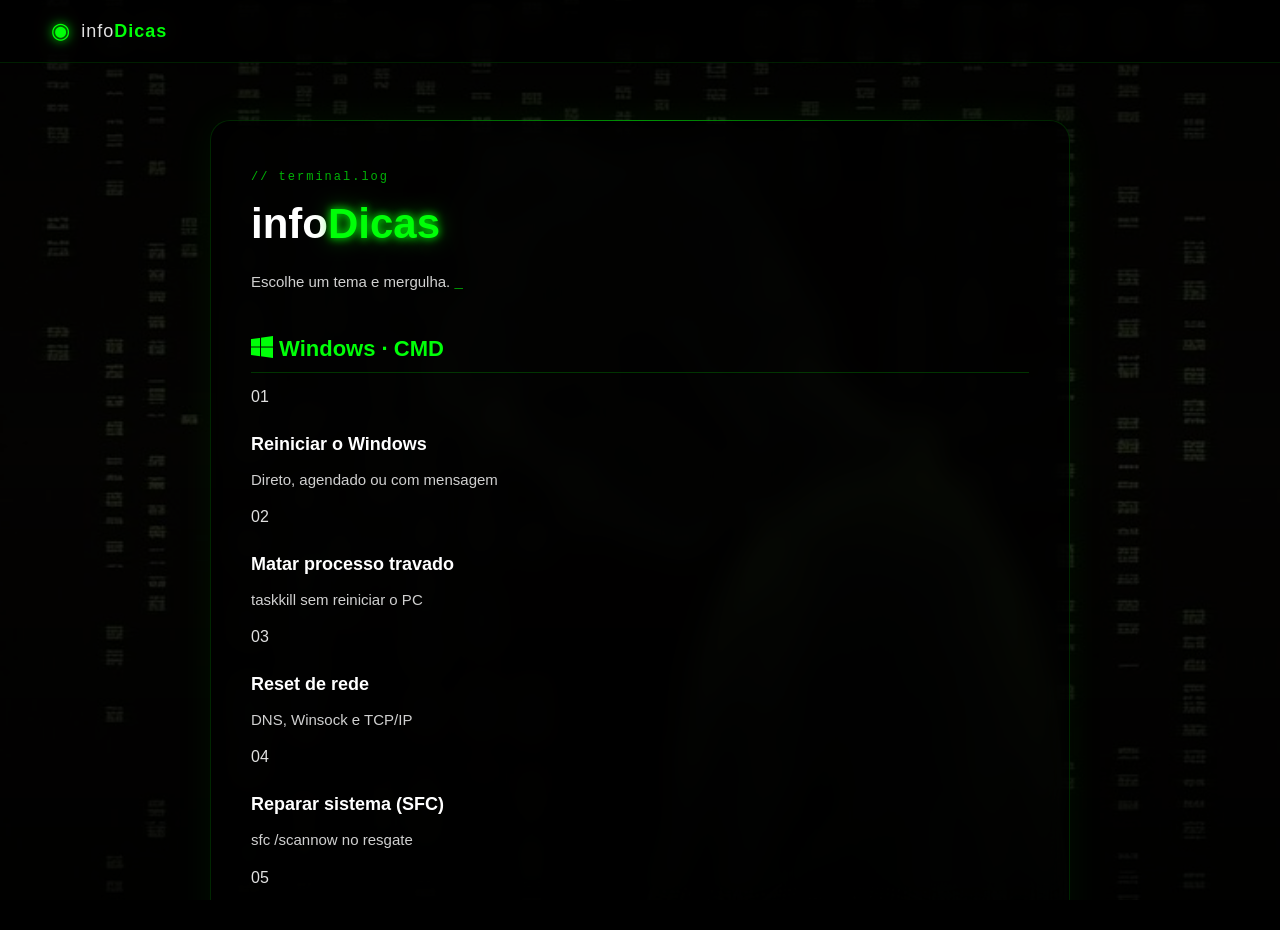
==== commit 94fad49a: "Update index.html" ====
--- a/index.html
+++ b/index.html
@@ -4,7 +4,7 @@
 <head>
     <meta charset="UTF-8">
     <meta name="viewport" content="width=device-width, initial-scale=1.0">
-    <meta name="description" content="infoDicas — Dicas profissionais de Windows (CMD) e Excel em uma vibe zen, cyberpunk e matrix.">
+    <meta name="description" content="infoDicas — Dicas profissionais de Windows (CMD) e Excel.">
     <meta name="author" content="Misael Andrejezieski">
 
     <link rel="preconnect" href="https://fonts.googleapis.com">
@@ -42,1554 +42,783 @@
     <div class="container">
 
         <!-- ============================================================
-             PÁGINA 0 — HOME
+             PÁGINA 0 — HOME (lista enxuta de temas)
              ============================================================ -->
         <section class="page active" id="home">
             <div class="content">
                 <span class="content-tag">// terminal.log</span>
                 <h1>info<span>Dicas</span></h1>
                 <p class="content-subtitulo">
-                    Dicas profissionais de <strong>Windows (CMD)</strong> e <strong>Excel</strong> pra quem curte resolver problemas com calma, café e um pouco de Matrix na veia. <span class="cursor">_</span>
+                    Escolhe um tema e mergulha. <span class="cursor">_</span>
                 </p>
 
-                <div class="lista-dicas">
-
-                    <!-- WINDOWS CMD -->
-                    <article class="dica-item" data-page="1">
-                        <span class="dica-item-tag windows">WINDOWS · CMD</span>
-                        <h2>Reiniciar o Windows pelo CMD</h2>
-                        <p>Aprenda a reiniciar, agendar e cancelar reinicializações do Windows direto pelo prompt de comando.</p>
-                        <span class="dica-item-btn">Acessar dica <i class="bi bi-arrow-right"></i></span>
-                    </article>
-
-                    <article class="dica-item" data-page="2">
-                        <span class="dica-item-tag windows">WINDOWS · CMD</span>
-                        <h2>Matar processo travado pelo CMD</h2>
-                        <p>Programa travou e não fecha? Use taskkill pra forçar o encerramento sem reiniciar o PC.</p>
-                        <span class="dica-item-btn">Acessar dica <i class="bi bi-arrow-right"></i></span>
-                    </article>
-
-                    <article class="dica-item" data-page="3">
-                        <span class="dica-item-tag windows">WINDOWS · CMD</span>
-                        <h2>Limpar DNS e resetar a rede</h2>
-                        <p>Série de comandos que resolvem 90% dos problemas de internet sem precisar reiniciar o roteador.</p>
-                        <span class="dica-item-btn">Acessar dica <i class="bi bi-arrow-right"></i></span>
-                    </article>
-
-                    <article class="dica-item" data-page="4">
-                        <span class="dica-item-tag windows">WINDOWS · CMD</span>
-                        <h2>Reparar arquivos do sistema (SFC)</h2>
-                        <p>O comando sfc /scannow encontra e conserta arquivos corrompidos do Windows automaticamente.</p>
-                        <span class="dica-item-btn">Acessar dica <i class="bi bi-arrow-right"></i></span>
-                    </article>
-
-                    <article class="dica-item" data-page="5">
-                        <span class="dica-item-tag windows">WINDOWS · CMD</span>
-                        <h2>Reparar imagem do Windows (DISM)</h2>
-                        <p>DISM /RestoreHealth conserta a imagem do sistema — complemento essencial do SFC.</p>
-                        <span class="dica-item-btn">Acessar dica <i class="bi bi-arrow-right"></i></span>
-                    </article>
-
-                    <article class="dica-item" data-page="6">
-                        <span class="dica-item-tag windows">WINDOWS · CMD</span>
-                        <h2>Verificar saúde do HD/SSD</h2>
-                        <p>Descubra se seu disco está prestes a morrer antes que ele te deixe na mão.</p>
-                        <span class="dica-item-btn">Acessar dica <i class="bi bi-arrow-right"></i></span>
-                    </article>
-
-                    <article class="dica-item" data-page="7">
-                        <span class="dica-item-tag windows">WINDOWS · CMD</span>
-                        <h2>Reiniciar pendrive pelo Diskpart</h2>
-                        <p>Pendrive que o Windows não formata? Diskpart resolve. Comandos poderosos — use com cuidado.</p>
-                        <span class="dica-item-btn">Acessar dica <i class="bi bi-arrow-right"></i></span>
-                    </article>
-
-                    <article class="dica-item" data-page="8">
-                        <span class="dica-item-tag windows">WINDOWS · CMD</span>
-                        <h2>Relatório de energia e bateria</h2>
-                        <p>Descubra o que está drenando sua bateria ou causando problemas de energia no notebook.</p>
-                        <span class="dica-item-btn">Acessar dica <i class="bi bi-arrow-right"></i></span>
-                    </article>
-
-                    <article class="dica-item" data-page="9">
-                        <span class="dica-item-tag windows">WINDOWS · CMD</span>
-                        <h2>Gerenciar usuários pelo CMD</h2>
-                        <p>Crie, liste, altere senha e remova contas de usuário direto pelo prompt de comando.</p>
-                        <span class="dica-item-btn">Acessar dica <i class="bi bi-arrow-right"></i></span>
-                    </article>
-
-                    <article class="dica-item" data-page="10">
-                        <span class="dica-item-tag windows">WINDOWS · CMD</span>
-                        <h2>Limpeza profunda automática</h2>
-                        <p>Comandos pra limpar arquivos temporários, cache e pré-busca do Windows de uma vez.</p>
-                        <span class="dica-item-btn">Acessar dica <i class="bi bi-arrow-right"></i></span>
-                    </article>
-
-                    <!-- EXCEL -->
-                    <article class="dica-item" data-page="11">
-                        <span class="dica-item-tag excel">EXCEL</span>
-                        <h2>Preenchimento Relâmpago (Ctrl + E)</h2>
-                        <p>O Excel reconhece o padrão do que você digita e completa a coluna inteira sozinho.</p>
-                        <span class="dica-item-btn">Acessar dica <i class="bi bi-arrow-right"></i></span>
-                    </article>
-
-                    <article class="dica-item" data-page="12">
-                        <span class="dica-item-tag excel">EXCEL</span>
-                        <h2>Atalhos essenciais do Excel</h2>
-                        <p>10 atalhos que economizam horas por dia e ninguém te contou na faculdade.</p>
-                        <span class="dica-item-btn">Acessar dica <i class="bi bi-arrow-right"></i></span>
-                    </article>
-
-                    <article class="dica-item" data-page="13">
-                        <span class="dica-item-tag excel">EXCEL</span>
-                        <h2>Formatação condicional avançada</h2>
-                        <p>Semáforos, heatmaps, barras de progresso e alertas automáticos no seu relatório.</p>
-                        <span class="dica-item-btn">Acessar dica <i class="bi bi-arrow-right"></i></span>
-                    </article>
-
-                    <article class="dica-item" data-page="14">
-                        <span class="dica-item-tag excel">EXCEL</span>
-                        <h2>Tabelas Dinâmicas + Segmentação</h2>
-                        <p>Transforme dados em dashboards interativos com botões clicáveis de filtro.</p>
-                        <span class="dica-item-btn">Acessar dica <i class="bi bi-arrow-right"></i></span>
-                    </article>
-
-                    <article class="dica-item" data-page="15">
-                        <span class="dica-item-tag excel">EXCEL</span>
-                        <h2>PROCX (XLOOKUP) — Adeus PROCV</h2>
-                        <p>A função que substitui o PROCV com muito mais flexibilidade e sem quebrar.</p>
-                        <span class="dica-item-btn">Acessar dica <i class="bi bi-arrow-right"></i></span>
-                    </article>
-
-                    <article class="dica-item" data-page="16">
-                        <span class="dica-item-tag excel">EXCEL</span>
-                        <h2>Matrizes Dinâmicas (FILTRO, ÚNICO, CLASSIFICAR)</h2>
-                        <p>Funções que criam listas vivas que se atualizam sozinhas — sem tabela dinâmica.</p>
-                        <span class="dica-item-btn">Acessar dica <i class="bi bi-arrow-right"></i></span>
-                    </article>
-
-                    <article class="dica-item" data-page="17">
-                        <span class="dica-item-tag excel">EXCEL</span>
-                        <h2>Power Query — Automação de dados</h2>
-                        <p>O recurso mais subestimado do Excel. Importe, limpe e atualize dados com 1 clique.</p>
-                        <span class="dica-item-btn">Acessar dica <i class="bi bi-arrow-right"></i></span>
-                    </article>
-
-                    <article class="dica-item" data-page="18">
-                        <span class="dica-item-tag excel">EXCEL</span>
-                        <h2>INDIRETO + Referências Estruturadas</h2>
-                        <p>Troque de planilha dinamicamente dentro das fórmulas e crie modelos de cenário.</p>
-                        <span class="dica-item-btn">Acessar dica <i class="bi bi-arrow-right"></i></span>
-                    </article>
-
-                    <article class="dica-item" data-page="19">
-                        <span class="dica-item-tag excel">EXCEL</span>
-                        <h2>LAMBDA — Crie suas próprias funções</h2>
-                        <p>O recurso mais avançado do Excel moderno. Funções personalizadas sem VBA.</p>
-                        <span class="dica-item-btn">Acessar dica <i class="bi bi-arrow-right"></i></span>
-                    </article>
-
-                    <article class="dica-item" data-page="20">
-                        <span class="dica-item-tag excel">EXCEL</span>
-                        <h2>Macro de limpeza automática</h2>
-                        <p>Uma macro que remove espaços extras, linhas em branco, duplicatas e ajusta colunas — em 1 clique.</p>
-                        <span class="dica-item-btn">Acessar dica <i class="bi bi-arrow-right"></i></span>
-                    </article>
+                <div class="lista-temas">
+
+                    <h2 class="lista-temas-titulo">
+                        <i class="bi bi-windows"></i> Windows · CMD
+                    </h2>
+
+                    <div class="lista-temas-grid">
+                        <article class="tema-card" data-page="1">
+                            <span class="tema-card-num">01</span>
+                            <h3>Reiniciar o Windows</h3>
+                            <p>Direto, agendado ou com mensagem</p>
+                        </article>
+
+                        <article class="tema-card" data-page="2">
+                            <span class="tema-card-num">02</span>
+                            <h3>Matar processo travado</h3>
+                            <p>taskkill sem reiniciar o PC</p>
+                        </article>
+
+                        <article class="tema-card" data-page="3">
+                            <span class="tema-card-num">03</span>
+                            <h3>Reset de rede</h3>
+                            <p>DNS, Winsock e TCP/IP</p>
+                        </article>
+
+                        <article class="tema-card" data-page="4">
+                            <span class="tema-card-num">04</span>
+                            <h3>Reparar sistema (SFC)</h3>
+                            <p>sfc /scannow no resgate</p>
+                        </article>
+
+                        <article class="tema-card" data-page="5">
+                            <span class="tema-card-num">05</span>
+                            <h3>Reparar imagem (DISM)</h3>
+                            <p>RestoreHealth passo a passo</p>
+                        </article>
+
+                        <article class="tema-card" data-page="6">
+                            <span class="tema-card-num">06</span>
+                            <h3>Saúde do disco</h3>
+                            <p>HD ou SSD prestes a falhar?</p>
+                        </article>
+
+                        <article class="tema-card" data-page="7">
+                            <span class="tema-card-num">07</span>
+                            <h3>Diskpart · Pendrive</h3>
+                            <p>Reiniciar pendrive do zero</p>
+                        </article>
+
+                        <article class="tema-card" data-page="8">
+                            <span class="tema-card-num">08</span>
+                            <h3>Relatório de energia</h3>
+                            <p>O que drena sua bateria</p>
+                        </article>
+
+                        <article class="tema-card" data-page="9">
+                            <span class="tema-card-num">09</span>
+                            <h3>Gerenciar usuários</h3>
+                            <p>net user, criar e remover</p>
+                        </article>
+
+                        <article class="tema-card" data-page="10">
+                            <span class="tema-card-num">10</span>
+                            <h3>Limpeza profunda</h3>
+                            <p>Temporários e cache</p>
+                        </article>
+                    </div>
+
+                    <h2 class="lista-temas-titulo" style="margin-top: 40px;">
+                        <i class="bi bi-file-earmark-spreadsheet"></i> Excel
+                    </h2>
+
+                    <div class="lista-temas-grid">
+                        <article class="tema-card" data-page="11">
+                            <span class="tema-card-num">01</span>
+                            <h3>Preenchimento Relâmpago</h3>
+                            <p>Ctrl + E no automático</p>
+                        </article>
+
+                        <article class="tema-card" data-page="12">
+                            <span class="tema-card-num">02</span>
+                            <h3>Atalhos essenciais</h3>
+                            <p>10 atalhos que mudam tudo</p>
+                        </article>
+
+                        <article class="tema-card" data-page="13">
+                            <span class="tema-card-num">03</span>
+                            <h3>Formatação condicional</h3>
+                            <p>Semáforos e heatmaps</p>
+                        </article>
+
+                        <article class="tema-card" data-page="14">
+                            <span class="tema-card-num">04</span>
+                            <h3>Tabelas Dinâmicas</h3>
+                            <p>Dashboard com Slicers</p>
+                        </article>
+
+                        <article class="tema-card" data-page="15">
+                            <span class="tema-card-num">05</span>
+                            <h3>PROCX (XLOOKUP)</h3>
+                            <p>Adeus PROCV</p>
+                        </article>
+
+                        <article class="tema-card" data-page="16">
+                            <span class="tema-card-num">06</span>
+                            <h3>Matrizes Dinâmicas</h3>
+                            <p>FILTRO, ÚNICO, CLASSIFICAR</p>
+                        </article>
+
+                        <article class="tema-card" data-page="17">
+                            <span class="tema-card-num">07</span>
+                            <h3>Power Query</h3>
+                            <p>Automação de dados</p>
+                        </article>
+
+                        <article class="tema-card" data-page="18">
+                            <span class="tema-card-num">08</span>
+                            <h3>INDIRETO</h3>
+                            <p>Referências dinâmicas</p>
+                        </article>
+
+                        <article class="tema-card" data-page="19">
+                            <span class="tema-card-num">09</span>
+                            <h3>LAMBDA</h3>
+                            <p>Suas próprias funções</p>
+                        </article>
+
+                        <article class="tema-card" data-page="20">
+                            <span class="tema-card-num">10</span>
+                            <h3>Macro de limpeza</h3>
+                            <p>VBA que faxina por você</p>
+                        </article>
+                    </div>
 
                 </div>
             </div>
         </section>
 
         <!-- ============================================================
-             PÁGINA 1 — REINICIAR O WINDOWS PELO CMD
+             PÁGINAS 1–10 — WINDOWS (conteúdo idêntico ao anterior)
              ============================================================ -->
+
         <section class="page" id="reiniciar-windows-cmd">
             <div class="content">
-                <a href="#home" class="content-voltar" data-page="0">
-                    <i class="bi bi-arrow-left"></i> voltar para as dicas
-                </a>
+                <a href="#home" class="content-voltar" data-page="0"><i class="bi bi-arrow-left"></i> voltar</a>
                 <span class="dica-item-tag windows">WINDOWS · CMD</span>
                 <h1>Reiniciar o Windows pelo CMD</h1>
-
-                <p class="intro-dica">
-                    Reiniciar o Windows pelo prompt de comando é útil quando a interface travou, quando você quer
-                    <strong>agendar</strong> um reinício com aviso pros usuários, ou quando precisa reiniciar direto
-                    no <strong>modo de recuperação</strong>.
-                </p>
-
-                <h2>🖥️ Abrindo o CMD como administrador</h2>
-                <p>Pressione <code>Win + X</code> → escolha <strong>"Terminal (Admin)"</strong> ou <strong>"Prompt de Comando (Admin)"</strong>. Sem isso, alguns comandos abaixo não funcionam.</p>
-
+                <p class="intro-dica">Reiniciar o Windows pelo prompt de comando é útil quando a interface travou, quando você quer <strong>agendar</strong> um reinício com aviso, ou quando precisa reiniciar direto no <strong>modo de recuperação</strong>.</p>
+                <h2>🖥️ Abrindo o CMD como admin</h2>
+                <p>Pressione <code>Win + X</code> → <strong>"Terminal (Admin)"</strong>.</p>
                 <h2>⚡ Comandos essenciais</h2>
-
                 <h3>Reiniciar imediatamente</h3>
                 <pre><code>shutdown /r /t 0</code></pre>
-                <p>Reinicia o PC na hora. O <code>/r</code> significa "restart" e <code>/t 0</code> é o tempo em segundos (0 = imediato).</p>
-
-                <h3>Reiniciar com tempo (ex: 1 minuto)</h3>
+                <h3>Reiniciar com tempo</h3>
                 <pre><code>shutdown /r /t 60</code></pre>
-                <p>Reinicia depois de 60 segundos. Ótimo pra avisar quem estiver usando o PC.</p>
-
                 <h3>Reiniciar com mensagem personalizada</h3>
                 <pre><code>shutdown /r /t 120 /c "Salve seu trabalho! Reinício em 2 minutos."</code></pre>
-                <p>O <code>/c</code> permite enviar uma mensagem que aparece na tela.</p>
-
-                <h3>Cancelar um reinício agendado</h3>
+                <h3>Cancelar reinício</h3>
                 <pre><code>shutdown /a</code></pre>
-                <p>Se você agendou e mudou de ideia, esse comando cancela tudo.</p>
-
-                <h3>Reiniciar direto no modo de recuperação</h3>
+                <h3>Reiniciar no modo de recuperação</h3>
                 <pre><code>shutdown /r /o</code></pre>
-                <p>Abre o menu avançado de recuperação do Windows após reiniciar. Útil pra resolver problemas sérios.</p>
-
                 <h3>Desligar em vez de reiniciar</h3>
                 <pre><code>shutdown /s /t 0</code></pre>
-                <p>O <code>/s</code> significa "shutdown" (desligar). Mesma lógica do <code>/r</code>.</p>
-
-                <h2>🔍 Verificando o que foi agendado</h2>
-                <p>Não tem como listar diretamente, mas se você esqueceu o tempo, dá pra rodar <code>shutdown /a</code> e depois reexecutar do jeito que quiser.</p>
-
-                <h2>🔐 Observações importantes</h2>
-                <ul>
-                    <li>Todos esses comandos <strong>precisam do CMD como administrador</strong>;</li>
-                    <li>O <code>/t</code> aceita valores em segundos (0 a 315360000);</li>
-                    <li>Se você agendar e fechar o CMD, o reinício <strong>continua agendado</strong>;</li>
-                    <li>Para cancelar, o <code>shutdown /a</code> também precisa ser executado como admin.</li>
-                </ul>
-
-                <div class="rodape-dica">
-                    <p>💚 Gostou da dica? Compartilha com quem precisa!</p>
-                    <a href="#home" class="content-voltar" data-page="0">
-                        <i class="bi bi-arrow-left"></i> ver mais dicas
-                    </a>
-                </div>
-            </div>
-        </section>
-
-        <!-- ============================================================
-             PÁGINA 2 — MATAR PROCESSO TRAVADO
-             ============================================================ -->
+                <h2>⚠️ Importante</h2>
+                <ul>
+                    <li>Precisa do CMD como <strong>administrador</strong>;</li>
+                    <li>O <code>/t</code> aceita valores de 0 a 315360000;</li>
+                    <li>Se agendar e fechar o CMD, o reinício continua agendado.</li>
+                </ul>
+                <div class="rodape-dica">
+                    <a href="#home" class="content-voltar" data-page="0"><i class="bi bi-arrow-left"></i> ver mais dicas</a>
+                </div>
+            </div>
+        </section>
+
         <section class="page" id="matar-processo-cmd">
             <div class="content">
-                <a href="#home" class="content-voltar" data-page="0">
-                    <i class="bi bi-arrow-left"></i> voltar para as dicas
-                </a>
+                <a href="#home" class="content-voltar" data-page="0"><i class="bi bi-arrow-left"></i> voltar</a>
                 <span class="dica-item-tag windows">WINDOWS · CMD</span>
                 <h1>Matar processo travado pelo CMD</h1>
-
-                <p class="intro-dica">
-                    Programa travou, a janela não fecha, e o Gerenciador de Tarefas não resolve? O comando
-                    <code>taskkill</code> mata qualquer processo à força — <strong>sem reiniciar o PC</strong>.
-                </p>
-
-                <h2>🎯 Identificando o processo</h2>
-                <p>Primeiro, descubra o nome do processo:</p>
+                <p class="intro-dica">Programa travou e não fecha? O comando <code>taskkill</code> mata qualquer processo à força — <strong>sem reiniciar o PC</strong>.</p>
+                <h2>🎯 Identificando</h2>
                 <pre><code>tasklist</code></pre>
-                <p>Isso lista todos os processos rodando. Se a lista for grande, filtre:</p>
+                <p>Ou filtre:</p>
                 <pre><code>tasklist | findstr chrome</code></pre>
-                <p>Substitua <code>chrome</code> pelo nome do programa que você quer matar.</p>
-
                 <h2>💀 Matando por nome</h2>
                 <pre><code>taskkill /IM nome.exe /F</code></pre>
-                <p>Exemplo pra matar o Chrome travado:</p>
-                <pre><code>taskkill /IM chrome.exe /F</code></pre>
-                <ul>
-                    <li><code>/IM</code> = "Image Name" (nome do processo);</li>
-                    <li><code>/F</code> = "Force" (força o encerramento).</li>
-                </ul>
-
-                <h2>🎯 Matando por PID (número do processo)</h2>
-                <p>Se você sabe o PID (aparece no <code>tasklist</code> ou no Gerenciador de Tarefas):</p>
+                <h2>🎯 Matando por PID</h2>
                 <pre><code>taskkill /PID 1234 /F</code></pre>
-                <p>Substitua <code>1234</code> pelo PID real.</p>
-
                 <h2>🌳 Matando processo + filhos</h2>
-                <p>Alguns programas abrem vários processos (navegadores, por exemplo). Pra matar <strong>tudo junto</strong>:</p>
                 <pre><code>taskkill /IM chrome.exe /F /T</code></pre>
-                <p>O <code>/T</code> mata a árvore inteira (processo pai + filhos).</p>
-
-                <h2>🧠 Matando múltiplos de uma vez</h2>
-                <p>Você pode rodar vários comandos seguidos:</p>
-                <pre><code>taskkill /IM chrome.exe /F & taskkill /IM firefox.exe /F</code></pre>
-                <p>Ou salvar num arquivo <code>.bat</code> pra rodar com um clique.</p>
-
-                <h2>⚠️ Observações importantes</h2>
-                <ul>
-                    <li>O <code>/F</code> força o encerramento — <strong>você pode perder dados não salvos</strong>;</li>
-                    <li>Rodar como admin resolve 99% dos casos de "Acesso negado";</li>
-                    <li>Nomes de processos <strong>são case-insensitive</strong>, mas costumam vir em minúsculas (<code>chrome.exe</code>, <code>explorer.exe</code>);</li>
-                    <li>Se travar o <code>explorer.exe</code> (área de trabalho), o Windows reinicia ele sozinho.</li>
-                </ul>
-
-                <div class="rodape-dica">
-                    <p>💚 Gostou da dica? Compartilha com quem precisa!</p>
-                    <a href="#home" class="content-voltar" data-page="0">
-                        <i class="bi bi-arrow-left"></i> ver mais dicas
-                    </a>
-                </div>
-            </div>
-        </section>
-
-        <!-- ============================================================
-             PÁGINA 3 — LIMPAR DNS E RESETAR REDE
-             ============================================================ -->
+                <h2>⚠️ Importante</h2>
+                <ul>
+                    <li><code>/F</code> força — pode perder dados não salvos;</li>
+                    <li>Rodar como admin resolve "Acesso negado";</li>
+                    <li>Se travar o <code>explorer.exe</code>, o Windows reinicia ele sozinho.</li>
+                </ul>
+                <div class="rodape-dica">
+                    <a href="#home" class="content-voltar" data-page="0"><i class="bi bi-arrow-left"></i> ver mais dicas</a>
+                </div>
+            </div>
+        </section>
+
         <section class="page" id="reset-rede-cmd">
             <div class="content">
-                <a href="#home" class="content-voltar" data-page="0">
-                    <i class="bi bi-arrow-left"></i> voltar para as dicas
-                </a>
+                <a href="#home" class="content-voltar" data-page="0"><i class="bi bi-arrow-left"></i> voltar</a>
                 <span class="dica-item-tag windows">WINDOWS · CMD</span>
                 <h1>Limpar DNS e resetar a rede</h1>
-
-                <p class="intro-dica">
-                    Internet lenta, sites não abrem, redes sociais carregam e outras não? Antes de xingar a operadora,
-                    roda essa sequência de comandos que resolve <strong>90% dos problemas</strong>.
-                </p>
-
-                <h2>🌐 Sequência completa de reset</h2>
-
-                <h3>1. Limpar o cache de DNS</h3>
+                <p class="intro-dica">Internet lenta, sites não abrem? Sequência que resolve <strong>90% dos problemas</strong>.</p>
+                <h2>🌐 Sequência completa</h2>
                 <pre><code>ipconfig /flushdns</code></pre>
-                <p>Apaga as informações de DNS guardadas. Ótimo quando um site específico não abre.</p>
-
-                <h3>2. Liberar o IP atual</h3>
                 <pre><code>ipconfig /release</code></pre>
-                <p>Devolve o IP que o roteador te deu. Sua internet "cai" por alguns segundos.</p>
-
-                <h3>3. Renovar o IP</h3>
                 <pre><code>ipconfig /renew</code></pre>
-                <p>Pede um IP novo pro roteador. Resolve conflitos de IP.</p>
-
-                <h3>4. Resetar o Winsock (camada de rede)</h3>
                 <pre><code>netsh winsock reset</code></pre>
-                <p>Reinicia o sistema de sockets do Windows. Resolve problemas causados por VPN, antivírus ou malware.</p>
-
-                <h3>5. Resetar o TCP/IP</h3>
                 <pre><code>netsh int ip reset</code></pre>
-                <p>Reseta toda a configuração de IP do Windows pros padrões de fábrica.</p>
-
-                <h3>6. Registrar DNS novamente</h3>
                 <pre><code>ipconfig /registerdns</code></pre>
-                <p>Re-registra o DNS do seu computador.</p>
-
-                <h2>🚀 Rodando tudo de uma vez</h2>
-                <p>Cole isso no CMD como admin:</p>
+                <h2>🚀 Tudo de uma vez</h2>
                 <pre><code>ipconfig /flushdns &amp;&amp; ipconfig /release &amp;&amp; ipconfig /renew &amp;&amp; netsh winsock reset &amp;&amp; netsh int ip reset</code></pre>
-                <p><strong>Depois reinicie o PC</strong> pra garantir que tudo seja aplicado.</p>
-
-                <h2>🧪 Testando se a rede voltou</h2>
-                <pre><code>ping google.com</code></pre>
-                <p>Se responder com tempo em ms, tá tudo certo. Se der "host desconhecido", ainda tem problema.</p>
-
-                <h2>⚠️ Observações importantes</h2>
-                <ul>
-                    <li>Todos os comandos <strong>precisam do CMD como administrador</strong>;</li>
-                    <li>Após o <code>winsock reset</code> e o <code>int ip reset</code>, é recomendável <strong>reiniciar o PC</strong>;</li>
-                    <li>Se você usa VPN ou proxy, pode precisar reconfigurar depois;</li>
-                    <li>Em redes corporativas, consulte o TI antes de resetar IP.</li>
-                </ul>
-
-                <div class="rodape-dica">
-                    <p>💚 Gostou da dica? Compartilha com quem precisa!</p>
-                    <a href="#home" class="content-voltar" data-page="0">
-                        <i class="bi bi-arrow-left"></i> ver mais dicas
-                    </a>
-                </div>
-            </div>
-        </section>
-
-        <!-- ============================================================
-             PÁGINA 4 — REPARAR ARQUIVOS DO SISTEMA (SFC)
-             ============================================================ -->
+                <h2>⚠️ Importante</h2>
+                <ul>
+                    <li>Precisa do CMD como admin;</li>
+                    <li>Após winsock/ip reset, <strong>reinicie o PC</strong>;</li>
+                    <li>Se usar VPN/proxy, reconfigurar depois.</li>
+                </ul>
+                <div class="rodape-dica">
+                    <a href="#home" class="content-voltar" data-page="0"><i class="bi bi-arrow-left"></i> ver mais dicas</a>
+                </div>
+            </div>
+        </section>
+
         <section class="page" id="sfc-scannow">
             <div class="content">
-                <a href="#home" class="content-voltar" data-page="0">
-                    <i class="bi bi-arrow-left"></i> voltar para as dicas
-                </a>
+                <a href="#home" class="content-voltar" data-page="0"><i class="bi bi-arrow-left"></i> voltar</a>
                 <span class="dica-item-tag windows">WINDOWS · CMD</span>
                 <h1>Reparar arquivos do sistema (SFC)</h1>
-
-                <p class="intro-dica">
-                    Tela azul, travamentos aleatórios, programas que não abrem, erros do Windows Update?
-                    O comando <code>sfc /scannow</code> <strong>escaneia e conserta arquivos corrompidos</strong> do sistema.
-                </p>
-
+                <p class="intro-dica">Tela azul, travamentos aleatórios? O <code>sfc /scannow</code> <strong>escaneia e conserta</strong> arquivos corrompidos do Windows.</p>
                 <h2>🛠️ Como usar</h2>
-                <p>Abra o CMD como administrador e digite:</p>
                 <pre><code>sfc /scannow</code></pre>
-                <p>O processo <strong>pode demorar de 5 a 20 minutos</strong>. Não feche a janela.</p>
-
+                <p>Pode demorar de 5 a 20 minutos. Não feche.</p>
                 <h2>📊 Resultados possíveis</h2>
                 <ul>
-                    <li><strong>"Não encontrou nenhum problema"</strong> → seu sistema está ok (mas o problema pode estar em outro lugar);</li>
-                    <li><strong>"Encontrou e reparou com sucesso"</strong> → era isso! Reinicie o PC;</li>
-                    <li><strong>"Encontrou problemas mas não conseguiu reparar"</strong> → rode o DISM primeiro e depois o SFC de novo.</li>
-                </ul>
-
-                <h2>🚨 Se o SFC não conseguir reparar</h2>
-                <p>Você precisa rodar o <strong>DISM</strong> antes. Veja a próxima dica (Reparar imagem do Windows).</p>
-
-                <h2>📋 Log do SFC</h2>
-                <p>Quer ver o relatório completo do que foi encontrado? Rode:</p>
+                    <li>"Não encontrou problema" → sistema ok;</li>
+                    <li>"Encontrou e reparou" → reinicie o PC;</li>
+                    <li>"Não conseguiu reparar" → rode o DISM antes.</li>
+                </ul>
+                <h2>📋 Log detalhado</h2>
                 <pre><code>findstr /c:"[SR]" %windir%\Logs\CBS\CBS.log > %userprofile%\Desktop\sfcdetails.txt</code></pre>
-                <p>Isso cria um arquivo <code>sfcdetails.txt</code> na sua Área de Trabalho com todos os detalhes.</p>
-
-                <h2>⚠️ Observações importantes</h2>
-                <ul>
-                    <li><strong>Precisa do CMD como administrador</strong>;</li>
-                    <li><strong>Não interrompa o processo</strong> — fechar no meio pode deixar o sistema mais bagunçado;</li>
-                    <li>O SFC só verifica arquivos <strong>do sistema</strong>, não programas instalados;</li>
-                    <li>Funciona no Windows 7, 8, 10 e 11 sem alteração.</li>
-                </ul>
-
-                <div class="rodape-dica">
-                    <p>💚 Gostou da dica? Compartilha com quem precisa!</p>
-                    <a href="#home" class="content-voltar" data-page="0">
-                        <i class="bi bi-arrow-left"></i> ver mais dicas
-                    </a>
-                </div>
-            </div>
-        </section>
-
-        <!-- ============================================================
-             PÁGINA 5 — REPARAR IMAGEM DO WINDOWS (DISM)
-             ============================================================ -->
+                <h2>⚠️ Importante</h2>
+                <ul>
+                    <li>Precisa do CMD como admin;</li>
+                    <li>Não interrompa o processo;</li>
+                    <li>Verifica apenas arquivos do sistema, não programas.</li>
+                </ul>
+                <div class="rodape-dica">
+                    <a href="#home" class="content-voltar" data-page="0"><i class="bi bi-arrow-left"></i> ver mais dicas</a>
+                </div>
+            </div>
+        </section>
+
         <section class="page" id="dism-reparar">
             <div class="content">
-                <a href="#home" class="content-voltar" data-page="0">
-                    <i class="bi bi-arrow-left"></i> voltar para as dicas
-                </a>
+                <a href="#home" class="content-voltar" data-page="0"><i class="bi bi-arrow-left"></i> voltar</a>
                 <span class="dica-item-tag windows">WINDOWS · CMD</span>
                 <h1>Reparar imagem do Windows (DISM)</h1>
-
-                <p class="intro-dica">
-                    O <strong>DISM</strong> repara a imagem do Windows (o "molde" do sistema). É o complemento
-                    ideal do <code>sfc /scannow</code> — quando o SFC falha em consertar, o DISM prepara o terreno.
-                </p>
-
-                <h2>🎯 Ordem correta de uso</h2>
+                <p class="intro-dica">O <strong>DISM</strong> repara a imagem do Windows — complemento ideal do SFC.</p>
+                <h2>🎯 Ordem correta</h2>
                 <ol>
-                    <li>Primeiro roda o <strong>DISM</strong> (essa dica);</li>
-                    <li>Depois roda o <strong>SFC</strong> (dica anterior);</li>
-                    <li>Reinicia o PC.</li>
+                    <li>Roda DISM;</li>
+                    <li>Depois SFC;</li>
+                    <li>Reinicia.</li>
                 </ol>
-
                 <h2>🛠️ Comando principal</h2>
                 <pre><code>DISM /Online /Cleanup-Image /RestoreHealth</code></pre>
-                <p>Escaneia a imagem do Windows e baixa arquivos saudáveis direto dos servidores da Microsoft para substituir os corrompidos.</p>
-
-                <h2>⏱️ Quanto tempo demora?</h2>
-                <p>Entre <strong>10 e 30 minutos</strong>, dependendo da sua internet e do estado do sistema. A barra de progresso pode travar em 20% — <strong>não cancele</strong>, é normal.</p>
-
-                <h2>📋 Comandos auxiliares</h2>
-
-                <h3>Verificar a saúde da imagem (sem reparar)</h3>
+                <h2>⏱️ Demora</h2>
+                <p>10 a 30 minutos. Pode travar em 20% — normal.</p>
+                <h2>📋 Auxiliares</h2>
                 <pre><code>DISM /Online /Cleanup-Image /CheckHealth</code></pre>
-                <p>Rápido, só diz se tem problema ou não.</p>
-
-                <h3>Escaneamento mais profundo</h3>
                 <pre><code>DISM /Online /Cleanup-Image /ScanHealth</code></pre>
-                <p>Demora mais, mas detecta problemas menores.</p>
-
-                <h2>🔧 Se der erro no DISM</h2>
-                <p>Você pode apontar uma fonte externa de arquivos saudáveis (ISO do Windows ou pasta de instalação):</p>
+                <h2>🔧 Se der erro</h2>
                 <pre><code>DISM /Online /Cleanup-Image /RestoreHealth /Source:D:\sources\install.wim</code></pre>
-                <p>Substitua <code>D:\</code> pelo drive onde está a ISO.</p>
-
-                <h2>⚠️ Observações importantes</h2>
-                <ul>
-                    <li><strong>Precisa do CMD como administrador</strong>;</li>
-                    <li>Precisa de <strong>internet ativa</strong> (a menos que use fonte externa);</li>
-                    <li><strong>Não feche a janela</strong> durante o processo;</li>
-                    <li>Se aparecer erro 0x800f081f, use a opção <code>/Source</code> com a ISO.</li>
-                </ul>
-
-                <div class="rodape-dica">
-                    <p>💚 Gostou da dica? Compartilha com quem precisa!</p>
-                    <a href="#home" class="content-voltar" data-page="0">
-                        <i class="bi bi-arrow-left"></i> ver mais dicas
-                    </a>
-                </div>
-            </div>
-        </section>
-
-        <!-- ============================================================
-             PÁGINA 6 — VERIFICAR SAÚDE DO DISCO
-             ============================================================ -->
+                <h2>⚠️ Importante</h2>
+                <ul>
+                    <li>Precisa de internet (a menos que use fonte externa);</li>
+                    <li>Erro 0x800f081f → use <code>/Source</code>.</li>
+                </ul>
+                <div class="rodape-dica">
+                    <a href="#home" class="content-voltar" data-page="0"><i class="bi bi-arrow-left"></i> ver mais dicas</a>
+                </div>
+            </div>
+        </section>
+
         <section class="page" id="saude-disco">
             <div class="content">
-                <a href="#home" class="content-voltar" data-page="0">
-                    <i class="bi bi-arrow-left"></i> voltar para as dicas
-                </a>
+                <a href="#home" class="content-voltar" data-page="0"><i class="bi bi-arrow-left"></i> voltar</a>
                 <span class="dica-item-tag windows">WINDOWS · CMD</span>
                 <h1>Verificar saúde do HD/SSD</h1>
-
-                <p class="intro-dica">
-                    Disco rígido morre sem avisar e leva seus dados junto. Com poucos comandos, você descobre
-                    <strong>se seu HD ou SSD está saudável</strong> ou prestes a dar problema.
-                </p>
-
-                <h2>🩺 Status geral do disco</h2>
+                <p class="intro-dica">Descubra se seu disco está prestes a morrer.</p>
+                <h2>🩺 Status geral</h2>
                 <pre><code>wmic diskdrive get status</code></pre>
-                <p>Retorna <code>OK</code> (saudável) ou outro status. Bem simples e direto.</p>
-
-                <h2>📊 Mais detalhes (modelo, tamanho, interface)</h2>
+                <h2>📊 Detalhes</h2>
                 <pre><code>wmic diskdrive get model,size,interfaceType,status</code></pre>
-                <p>Mostra o modelo do disco, capacidade, tipo (SATA/NVMe) e status.</p>
-
-                <h2>🔍 Verificar erros no sistema de arquivos</h2>
+                <h2>🔍 Erros no sistema de arquivos</h2>
                 <pre><code>chkdsk C: /f /r</code></pre>
-                <ul>
-                    <li><code>/f</code> = corrige erros encontrados;</li>
-                    <li><code>/r</code> = localiza setores defeituosos e recupera informações legíveis.</li>
-                </ul>
-                <p><strong>Atenção:</strong> o <code>chkdsk</code> com <code>/f</code> precisa desmontar o volume. Em <code>C:</code>, ele vai perguntar se quer agendar pra próxima reinicialização. Aceite.</p>
-
-                <h2>💾 Verificar SSD (vida útil)</h2>
-                <p>Pra ver a "vida útil" de um SSD, o melhor comando é:</p>
+                <p><code>/f</code> corrige, <code>/r</code> localiza setores defeituosos.</p>
+                <h2>💾 Vida útil do SSD</h2>
                 <pre><code>wmic /namespace:\\root\wmi path MSStorageDriver_FailurePredictStatus get PredictFailure,Reason</code></pre>
-                <p>Se retornar <code>FALSE</code>, tá tudo certo. Se <code>TRUE</code>, o SSD está avisando que vai falhar em breve.</p>
-
-                <h2>📈 Relatório completo</h2>
-                <p>Quer um relatório visual completo? Rode:</p>
-                <pre><code>wmic diskdrive get /format:list > C:\disco.txt</code></pre>
-                <p>Isso gera um arquivo com todas as informações do disco.</p>
-
-                <h2>⚠️ Observações importantes</h2>
-                <ul>
-                    <li>O <code>chkdsk</code> pode demorar <strong>horas</strong> em discos grandes;</li>
-                    <li>Em SSDs, use <code>chkdsk C: /f</code> (sem <code>/r</code>) — <code>/r</code> é mais indicado pra HDs mecânicos;</li>
-                    <li>Se o disco retornar <strong>"Pred Fail"</strong>, faça backup urgente;</li>
-                    <li>Ferramentas gráficas como <strong>CrystalDiskInfo</strong> são mais amigáveis pro dia a dia.</li>
-                </ul>
-
-                <div class="rodape-dica">
-                    <p>💚 Gostou da dica? Compartilha com quem precisa!</p>
-                    <a href="#home" class="content-voltar" data-page="0">
-                        <i class="bi bi-arrow-left"></i> ver mais dicas
-                    </a>
-                </div>
-            </div>
-        </section>
-
-        <!-- ============================================================
-             PÁGINA 7 — REINICIAR PENDRIVE COM DISKPART
-             ============================================================ -->
+                <h2>⚠️ Importante</h2>
+                <ul>
+                    <li>chkdsk pode demorar horas;</li>
+                    <li>Em SSD use <code>chkdsk C: /f</code> (sem /r);</li>
+                    <li>Se retornar "Pred Fail", faça backup urgente.</li>
+                </ul>
+                <div class="rodape-dica">
+                    <a href="#home" class="content-voltar" data-page="0"><i class="bi bi-arrow-left"></i> ver mais dicas</a>
+                </div>
+            </div>
+        </section>
+
         <section class="page" id="diskpart-pendrive">
             <div class="content">
-                <a href="#home" class="content-voltar" data-page="0">
-                    <i class="bi bi-arrow-left"></i> voltar para as dicas
-                </a>
+                <a href="#home" class="content-voltar" data-page="0"><i class="bi bi-arrow-left"></i> voltar</a>
                 <span class="dica-item-tag windows">WINDOWS · CMD</span>
                 <h1>Reiniciar pendrive pelo Diskpart</h1>
-
-                <p class="intro-dica">
-                    Pendrive que o Windows não formata, que perdeu partição, que dá erro "disco protegido contra gravação"...
-                    O <strong>Diskpart</strong> reinicia ele do zero. Comando poderoso — <strong>use com atenção</strong>.
-                </p>
-
                 <div class="aviso-dica">
                     <i class="bi bi-exclamation-triangle-fill"></i>
-                    <div>
-                        <strong>CUIDADO MÁXIMO:</strong> o Diskpart apaga <strong>tudo</strong> do disco selecionado,
-                        sem confirmação. Se você errar o número do disco, pode <strong>formatar seu HD principal</strong>
-                        e perder todos os dados. Confira o disco <strong>antes</strong> de rodar <code>clean</code>.
-                    </div>
-                </div>
-
+                    <div><strong>CUIDADO:</strong> o Diskpart apaga <strong>tudo</strong> do disco. Errar o número pode formatar seu HD principal.</div>
+                </div>
                 <h2>🛠️ Passo a passo</h2>
-
-                <h3>1. Abra o Diskpart</h3>
                 <pre><code>diskpart</code></pre>
-                <p>Precisa do CMD como administrador.</p>
-
-                <h3>2. Liste os discos</h3>
                 <pre><code>list disk</code></pre>
-                <p>Aparece algo tipo:</p>
-                <pre><code>Disco 0    Online      500 GB
-Disco 1    Online       16 GB   ← este é o pendrive</code></pre>
-                <p><strong>Identifique pelo tamanho</strong>. Anote o número do pendrive.</p>
-
-                <h3>3. Selecione o pendrive</h3>
+                <p>Identifique pelo tamanho.</p>
                 <pre><code>select disk 1</code></pre>
-                <p>Substitua <code>1</code> pelo número do seu pendrive. Confira 3 vezes antes de continuar.</p>
-
-                <h3>4. Apague tudo do pendrive</h3>
                 <pre><code>clean</code></pre>
-                <p><strong>Isso apaga TODAS as partições do pendrive.</strong></p>
-
-                <h3>5. Crie uma nova partição primária</h3>
                 <pre><code>create partition primary</code></pre>
-
-                <h3>6. Selecione a partição recém-criada</h3>
                 <pre><code>select partition 1</code></pre>
-
-                <h3>7. Formate em FAT32 (ou NTFS)</h3>
                 <pre><code>format fs=fat32 quick</code></pre>
-                <p>Use <code>fs=ntfs</code> se preferir NTFS (arquivos maiores que 4 GB).</p>
-
-                <h3>8. Ative a partição</h3>
                 <pre><code>active</code></pre>
-
-                <h3>9. Atribua uma letra de drive</h3>
                 <pre><code>assign</code></pre>
-                <p>O Windows atribui uma letra automaticamente (ex: <code>E:</code>).</p>
-
-                <h3>10. Saia do Diskpart</h3>
                 <pre><code>exit</code></pre>
-
-                <h2>🚀 Versão rápida (só pra formatar)</h2>
-                <p>Se o pendrive já aparece no Windows, às vezes só isso resolve:</p>
+                <h2>🚀 Versão rápida</h2>
                 <pre><code>format E: /FS:FAT32 /Q /V:PENDRIVE</code></pre>
-                <ul>
-                    <li><code>/FS:FAT32</code> = sistema de arquivos;</li>
-                    <li><code>/Q</code> = formatação rápida;</li>
-                    <li><code>/V:PENDRIVE</code> = define o rótulo do pendrive.</li>
-                </ul>
-
-                <h2>⚠️ Observações importantes</h2>
-                <ul>
-                    <li><strong>Você vai perder TUDO do pendrive</strong> — faça backup antes se tiver dados importantes;</li>
-                    <li>Confira 3 vezes o número do disco no <code>list disk</code>;</li>
-                    <li>Se o pendrive ainda não funcionar, ele pode estar fisicamente danificado;</li>
-                    <li>Pra recuperar dados antes de formatar, ferramentas como <strong>Recuva</strong> ou <strong>PhotoRec</strong> ajudam.</li>
-                </ul>
-
-                <div class="rodape-dica">
-                    <p>💚 Gostou da dica? Compartilha com quem precisa!</p>
-                    <a href="#home" class="content-voltar" data-page="0">
-                        <i class="bi bi-arrow-left"></i> ver mais dicas
-                    </a>
-                </div>
-            </div>
-        </section>
-
-        <!-- ============================================================
-             PÁGINA 8 — RELATÓRIO DE ENERGIA
-             ============================================================ -->
+                <h2>⚠️ Importante</h2>
+                <ul>
+                    <li>Você vai perder tudo — backup antes;</li>
+                    <li>Confira 3x o número do disco;</li>
+                    <li>Se ainda falhar, pode estar fisicamente danificado.</li>
+                </ul>
+                <div class="rodape-dica">
+                    <a href="#home" class="content-voltar" data-page="0"><i class="bi bi-arrow-left"></i> ver mais dicas</a>
+                </div>
+            </div>
+        </section>
+
         <section class="page" id="relatorio-energia">
             <div class="content">
-                <a href="#home" class="content-voltar" data-page="0">
-                    <i class="bi bi-arrow-left"></i> voltar para as dicas
-                </a>
+                <a href="#home" class="content-voltar" data-page="0"><i class="bi bi-arrow-left"></i> voltar</a>
                 <span class="dica-item-tag windows">WINDOWS · CMD</span>
                 <h1>Relatório de energia e bateria</h1>
-
-                <p class="intro-dica">
-                    Notebook com bateria viciada, consumindo energia demais, ou desligando sozinho?
-                    O <code>powercfg</code> gera um <strong>relatório HTML completo</strong> com tudo que está
-                    acontecendo com a energia do seu PC.
-                </p>
-
-                <h2>🔋 Relatório completo de energia</h2>
+                <p class="intro-dica">Bateria viciada ou consumo alto? O <code>powercfg</code> gera relatório completo.</p>
+                <h2>🔋 Relatório de energia</h2>
                 <pre><code>powercfg /energy</code></pre>
-                <p>O Windows vai monitorar o PC por <strong>60 segundos</strong> e gerar um arquivo HTML em:</p>
-                <pre><code>C:\Windows\System32\energy-report.html</code></pre>
-                <p>Abra no navegador. Lá tem: uso de CPU, drivers com problema, dispositivos consumindo energia, erros de configuração.</p>
-
+                <p>Monitora 60s e gera em <code>C:\Windows\System32\energy-report.html</code>.</p>
                 <h2>🔋 Relatório de bateria</h2>
                 <pre><code>powercfg /batteryreport</code></pre>
-                <p>Gera um HTML em:</p>
-                <pre><code>C:\Users\SeuUsuario\battery-report.html</code></pre>
-                <p>Mostra:</p>
-                <ul>
-                    <li>Capacidade original vs capacidade atual da bateria;</li>
-                    <li>Histórico de uso;</li>
-                    <li>Tempo estimado de duração;</li>
-                    <li>Quantos ciclos de carga já teve.</li>
-                </ul>
-
-                <h2>⚡ Ver planos de energia disponíveis</h2>
+                <h2>⚡ Ver planos de energia</h2>
                 <pre><code>powercfg /list</code></pre>
-                <p>Lista os planos (Equilibrado, Alto Desempenho, Economia de Energia).</p>
-
-                <h2>🔧 Ativar plano de alto desempenho</h2>
+                <h2>🔧 Ativar alto desempenho</h2>
                 <pre><code>powercfg /setactive 8c5e7fda-e8bf-4a96-9a85-a6e23a8c635c</code></pre>
-                <p>Esse GUID é do plano "Alto Desempenho". Descubra outros GUIDs com <code>powercfg /list</code>.</p>
-
-                <h2>💤 Ver o que impede o PC de dormir</h2>
+                <h2>💤 Ver o que impede dormir</h2>
                 <pre><code>powercfg /requests</code></pre>
-                <p>Mostra programas que estão impedindo o Windows de entrar em suspensão.</p>
-
-                <h2>🌙 Ver últimos despertares</h2>
-                <pre><code>powercfg /lastwake</code></pre>
-                <p>Mostra o que acordou o PC da última vez. Útil pra descobrir se algo está reiniciando ele à noite.</p>
-
-                <h2>⚠️ Observações importantes</h2>
-                <ul>
-                    <li>Todos os comandos precisam do <strong>CMD como admin</strong>;</li>
-                    <li>O relatório de energia <strong>monitora por 60 segundos</strong> — não desligue o PC nesse tempo;</li>
-                    <li>O <code>batteryreport</code> funciona mesmo em desktops (mas mostra "sem bateria");</li>
-                    <li>Se a "capacidade atual" estiver muito abaixo da original, é hora de trocar a bateria.</li>
-                </ul>
-
-                <div class="rodape-dica">
-                    <p>💚 Gostou da dica? Compartilha com quem precisa!</p>
-                    <a href="#home" class="content-voltar" data-page="0">
-                        <i class="bi bi-arrow-left"></i> ver mais dicas
-                    </a>
-                </div>
-            </div>
-        </section>
-
-        <!-- ============================================================
-             PÁGINA 9 — GERENCIAR USUÁRIOS PELO CMD
-             ============================================================ -->
+                <h2>⚠️ Importante</h2>
+                <ul>
+                    <li>Precisa do CMD como admin;</li>
+                    <li>Não desligue durante os 60s de monitoramento;</li>
+                    <li>Capacidade atual baixa = hora de trocar a bateria.</li>
+                </ul>
+                <div class="rodape-dica">
+                    <a href="#home" class="content-voltar" data-page="0"><i class="bi bi-arrow-left"></i> ver mais dicas</a>
+                </div>
+            </div>
+        </section>
+
         <section class="page" id="gerenciar-usuarios">
             <div class="content">
-                <a href="#home" class="content-voltar" data-page="0">
-                    <i class="bi bi-arrow-left"></i> voltar para as dicas
-                </a>
+                <a href="#home" class="content-voltar" data-page="0"><i class="bi bi-arrow-left"></i> voltar</a>
                 <span class="dica-item-tag windows">WINDOWS · CMD</span>
                 <h1>Gerenciar usuários pelo CMD</h1>
-
-                <p class="intro-dica">
-                    Criar, listar, alterar senha ou remover contas de usuário no Windows é muito mais rápido pelo
-                    CMD do que clicando em menus. Comando base: <code>net user</code>.
-                </p>
-
-                <h2>👥 Listar todos os usuários</h2>
+                <p class="intro-dica">Criar, listar, alterar e remover usuários com <code>net user</code>.</p>
+                <h2>👥 Listar usuários</h2>
                 <pre><code>net user</code></pre>
-                <p>Mostra todas as contas de usuário do computador.</p>
-
-                <h2>🔍 Ver detalhes de um usuário</h2>
+                <h2>🔍 Ver detalhes</h2>
                 <pre><code>net user NomeDoUsuario</code></pre>
-                <p>Exemplo: <code>net user Misa</code> — mostra nome completo, último logon, status da conta, etc.</p>
-
-                <h2>➕ Criar um novo usuário</h2>
+                <h2>➕ Criar usuário</h2>
                 <pre><code>net user NomeDaConta Senha /add</code></pre>
-                <p>Exemplo: <code>net user Visitante 123456 /add</code></p>
-
-                <h2>🔐 Alterar a senha de um usuário</h2>
+                <h2>🔐 Alterar senha</h2>
                 <pre><code>net user NomeDoUsuario NovaSenha</code></pre>
-                <p>Exemplo: <code>net user Misa NovaSenha123</code></p>
-
-                <h2>🚫 Desabilitar uma conta (sem apagar)</h2>
+                <h2>🚫 Desabilitar</h2>
                 <pre><code>net user NomeDoUsuario /active:no</code></pre>
-                <p>Pra reativar: <code>net user NomeDoUsuario /active:yes</code></p>
-
-                <h2>🗑️ Remover um usuário</h2>
+                <h2>🗑️ Remover</h2>
                 <pre><code>net user NomeDoUsuario /delete</code></pre>
-                <p><strong>Atenção:</strong> isso remove a conta <strong>e</strong> os arquivos do usuário. Não dá pra desfazer.</p>
-
-                <h2>👑 Promover usuário a administrador</h2>
+                <h2>👑 Promover a admin</h2>
                 <pre><code>net localgroup Administradores NomeDoUsuario /add</code></pre>
-                <p>Em inglês: <code>net localgroup Administrators NomeDoUsuario /add</code>.</p>
-
-                <h2>🔽 Remover do grupo de administradores</h2>
-                <pre><code>net localgroup Administradores NomeDoUsuario /delete</code></pre>
-
-                <h2>📋 Ver grupos do sistema</h2>
-                <pre><code>net localgroup</code></pre>
-                <p>Lista todos os grupos locais (Administradores, Usuários, Convidados, etc.).</p>
-
-                <h2>👥 Ver quem está em cada grupo</h2>
-                <pre><code>net localgroup Administradores</code></pre>
-
-                <h2>⚠️ Observações importantes</h2>
-                <ul>
-                    <li>Precisa do <strong>CMD como admin</strong>;</li>
-                    <li>Em Windows em português, use <strong>"Administradores"</strong>; em inglês, <strong>"Administrators"</strong>;</li>
-                    <li>Criar usuário pelo CMD <strong>não cria perfil</strong> imediatamente — o perfil nasce no primeiro login;</li>
-                    <li>Ao deletar uma conta, os arquivos em <code>C:\Users\NomeDoUsuario</code> <strong>também podem ser removidos</strong>.</li>
-                </ul>
-
-                <div class="rodape-dica">
-                    <p>💚 Gostou da dica? Compartilha com quem precisa!</p>
-                    <a href="#home" class="content-voltar" data-page="0">
-                        <i class="bi bi-arrow-left"></i> ver mais dicas
-                    </a>
-                </div>
-            </div>
-        </section>
-
-        <!-- ============================================================
-             PÁGINA 10 — LIMPEZA PROFUNDA AUTOMÁTICA
-             ============================================================ -->
+                <h2>⚠️ Importante</h2>
+                <ul>
+                    <li>Precisa do CMD como admin;</li>
+                    <li>Deletar conta pode apagar <code>C:\Users\Usuario</code>;</li>
+                    <li>Em inglês, use "Administrators".</li>
+                </ul>
+                <div class="rodape-dica">
+                    <a href="#home" class="content-voltar" data-page="0"><i class="bi bi-arrow-left"></i> ver mais dicas</a>
+                </div>
+            </div>
+        </section>
+
         <section class="page" id="limpeza-profunda">
             <div class="content">
-                <a href="#home" class="content-voltar" data-page="0">
-                    <i class="bi bi-arrow-left"></i> voltar para as dicas
-                </a>
+                <a href="#home" class="content-voltar" data-page="0"><i class="bi bi-arrow-left"></i> voltar</a>
                 <span class="dica-item-tag windows">WINDOWS · CMD</span>
                 <h1>Limpeza profunda automática</h1>
-
-                <p class="intro-dica">
-                    Seu Windows pode estar com <strong>vários GB</strong> de arquivos temporários, cache e pré-busca
-                    acumulados. Esses comandos limpam tudo — e você ainda pode criar um <code>.bat</code> pra rodar
-                    com um clique.
-                </p>
-
-                <h2>🧹 Limpar arquivos temporários</h2>
+                <p class="intro-dica">Temporários, cache e pré-busca acumulam GBs. Esses comandos limpam tudo.</p>
+                <h2>🧹 Temporários do usuário</h2>
                 <pre><code>del /q/f/s %TEMP%\*</code></pre>
-                <p>Apaga tudo da pasta <code>%TEMP%</code> (temporários do usuário atual).</p>
-
-                <h2>🧹 Limpar temporários do Windows</h2>
+                <h2>🧹 Temporários do Windows</h2>
                 <pre><code>del /q/f/s C:\Windows\Temp\*</code></pre>
-                <p>Apaga temporários do sistema (precisa de admin).</p>
-
-                <h2>🧹 Limpar pasta de Pré-Busca (Prefetch)</h2>
+                <h2>🧹 Prefetch</h2>
                 <pre><code>del /q/f/s C:\Windows\Prefetch\*</code></pre>
-                <p>Limpa o cache de inicialização de programas. Não faz mal, mas pode deixar o PC <strong>mais lento por alguns dias</strong> até o cache reconstruir.</p>
-
-                <h2>🧹 Usar o utilitário nativo de limpeza</h2>
+                <h2>🧹 Limpeza nativa</h2>
                 <pre><code>cleanmgr /sageset:1</code></pre>
-                <p>Abre o menu de configuração da Limpeza de Disco. Marque as categorias que quer limpar.</p>
-                <p>Depois, pra rodar a limpeza configurada:</p>
                 <pre><code>cleanmgr /sagerun:1</code></pre>
-
-                <h2>🧹 Limpar cache do Windows Update</h2>
-                <pre><code>net stop wuauserv
-del /q/f/s C:\Windows\SoftwareDistribution\Download\*
-net start wuauserv</code></pre>
-                <p>Para o serviço, apaga downloads antigos e reinicia. Ótimo quando o Windows Update está travado.</p>
-
-                <h2>🚀 Script completo em .bat</h2>
-                <p>Crie um arquivo <code>limpar.bat</code> com este conteúdo:</p>
+                <h2>🚀 Script .bat</h2>
                 <pre><code>@echo off
-echo Limpando arquivos temporarios...
+echo Limpando...
 del /q/f/s %TEMP%\*
 del /q/f/s C:\Windows\Temp\*
 del /q/f/s C:\Windows\Prefetch\*
 echo Limpeza concluida!
 pause</code></pre>
-                <p>Salve como <code>.bat</code>, clique com botão direito → <strong>"Executar como administrador"</strong>.</p>
-
-                <h2>⚠️ Observações importantes</h2>
-                <ul>
-                    <li>Alguns arquivos podem <strong>não ser apagados</strong> por estarem em uso — é normal, só ignora;</li>
-                    <li>O <code>del /q/f/s</code> apaga <strong>sem perguntar</strong> — use com cuidado;</li>
-                    <li>Não apague manualmente pastas do Windows sem saber o que faz;</li>
-                    <li>Rodar limpeza <strong>1x por mês</strong> já é mais que suficiente.</li>
-                </ul>
-
-                <div class="rodape-dica">
-                    <p>💚 Gostou da dica? Compartilha com quem precisa!</p>
-                    <a href="#home" class="content-voltar" data-page="0">
-                        <i class="bi bi-arrow-left"></i> ver mais dicas
-                    </a>
+                <h2>⚠️ Importante</h2>
+                <ul>
+                    <li>Alguns arquivos em uso não serão apagados — normal;</li>
+                    <li>1x por mês já é suficiente.</li>
+                </ul>
+                <div class="rodape-dica">
+                    <a href="#home" class="content-voltar" data-page="0"><i class="bi bi-arrow-left"></i> ver mais dicas</a>
                 </div>
             </div>
         </section>
 
         <!-- ============================================================
-             PÁGINA 11 — PREENCHIMENTO RELÂMPAGO (CTRL + E)
+             PÁGINAS 11–20 — EXCEL
              ============================================================ -->
+
         <section class="page" id="excel-preenchimento-relampago">
             <div class="content">
-                <a href="#home" class="content-voltar" data-page="0">
-                    <i class="bi bi-arrow-left"></i> voltar para as dicas
-                </a>
+                <a href="#home" class="content-voltar" data-page="0"><i class="bi bi-arrow-left"></i> voltar</a>
                 <span class="dica-item-tag excel">EXCEL</span>
                 <h1>Preenchimento Relâmpago (Ctrl + E)</h1>
-
-                <p class="intro-dica">
-                    O Excel detecta <strong>padrões</strong> no que você digita e completa a coluna inteira
-                    automaticamente. É como mágica — e economiza horas de trabalho manual.
-                </p>
-
+                <p class="intro-dica">Excel detecta padrões e completa a coluna automaticamente.</p>
                 <h2>🎯 Como funciona</h2>
                 <ol>
-                    <li>Digite <strong>1 ou 2 exemplos</strong> do que você quer na primeira célula (e talvez na segunda);</li>
-                    <li>Selecione a célula abaixo da sua coluna;</li>
-                    <li>Pressione <code>Ctrl + E</code>;</li>
-                    <li>O Excel preenche o resto automaticamente.</li>
+                    <li>Digite 1 ou 2 exemplos;</li>
+                    <li>Selecione a célula abaixo;</li>
+                    <li><code>Ctrl + E</code>.</li>
                 </ol>
-
-                <h2>💡 Exemplos práticos</h2>
-
-                <h3>1. Separar nome completo em nome + sobrenome</h3>
-                <p>Coluna A tem "João Silva", "Maria Santos"... Você digita na coluna B "João" e na C "Silva". O Excel entende e faz o resto.</p>
-
-                <h3>2. Extrair apenas o primeiro nome</h3>
-                <p>Coluna A tem "João Silva". Você digita "João" na coluna B. `Ctrl+E` completa o resto.</p>
-
-                <h3>3. Juntar colunas</h3>
-                <p>Coluna A tem "João" e coluna B "Silva". Você digita "João Silva" na coluna C. `Ctrl+E` faz o resto.</p>
-
-                <h3>4. Formatar telefone</h3>
-                <p>Coluna A tem "11987654321". Você digita "(11) 98765-4321". `Ctrl+E` formata tudo.</p>
-
-                <h3>5. Extrair partes de e-mails</h3>
-                <p>Coluna A tem "joao@email.com". Você digita "joao" na coluna B. `Ctrl+E` extrai o nome de todos.</p>
-
-                <h2>🔧 Limitações</h2>
-                <ul>
-                    <li>Funciona melhor com <strong>padrões consistentes</strong>;</li>
-                    <li>Se os dados forem bagunçados, ele pode errar em algumas linhas;</li>
-                    <li>Sempre <strong>revise o resultado</strong> antes de confiar 100%;</li>
-                    <li>Disponível no Excel 2013 ou superior.</li>
-                </ul>
-
-                <h2>⚠️ Observações importantes</h2>
-                <ul>
-                    <li><code>Ctrl + E</code> é o atalho principal;</li>
-                    <li>Você também pode ir em <strong>Dados → Preenchimento Relâmpago</strong>;</li>
-                    <li>Funciona em texto, números, datas e misturas.</li>
-                </ul>
-
-                <div class="rodape-dica">
-                    <p>💚 Gostou da dica? Compartilha com quem precisa!</p>
-                    <a href="#home" class="content-voltar" data-page="0">
-                        <i class="bi bi-arrow-left"></i> ver mais dicas
-                    </a>
-                </div>
-            </div>
-        </section>
-
-        <!-- ============================================================
-             PÁGINA 12 — ATALHOS ESSENCIAIS DO EXCEL
-             ============================================================ -->
+                <h2>💡 Exemplos</h2>
+                <ul>
+                    <li>Separar nome completo em nome + sobrenome;</li>
+                    <li>Extrair primeiro nome;</li>
+                    <li>Formatar telefone;</li>
+                    <li>Extrair partes de e-mails.</li>
+                </ul>
+                <h2>⚠️ Importante</h2>
+                <ul>
+                    <li>Funciona melhor com padrões consistentes;</li>
+                    <li>Sempre revise o resultado;</li>
+                    <li>Excel 2013 ou superior.</li>
+                </ul>
+                <div class="rodape-dica">
+                    <a href="#home" class="content-voltar" data-page="0"><i class="bi bi-arrow-left"></i> ver mais dicas</a>
+                </div>
+            </div>
+        </section>
+
         <section class="page" id="excel-atalhos">
             <div class="content">
-                <a href="#home" class="content-voltar" data-page="0">
-                    <i class="bi bi-arrow-left"></i> voltar para as dicas
-                </a>
+                <a href="#home" class="content-voltar" data-page="0"><i class="bi bi-arrow-left"></i> voltar</a>
                 <span class="dica-item-tag excel">EXCEL</span>
                 <h1>Atalhos essenciais do Excel</h1>
-
-                <p class="intro-dica">
-                    Quem domina atalhos no Excel <strong>economiza horas por semana</strong>. Aqui vão os 10
-                    mais úteis que ninguém ensina na faculdade.
-                </p>
-
+                <p class="intro-dica">10 atalhos que economizam horas por semana.</p>
                 <h2>⚡ Os 10 essenciais</h2>
-
-                <h3>1. Ctrl + T — Transformar em Tabela</h3>
-                <p>Converte o intervalo em tabela estruturada. Filtros automáticos, referências inteligentes, formatação bonita.</p>
-
-                <h3>2. Ctrl + Shift + L — Filtros</h3>
-                <p>Ativa/desativa filtros na linha de cabeçalho. Rápido e prático.</p>
-
-                <h3>3. Alt + = — Soma automática</h3>
-                <p>Insere uma fórmula SOMA nas células abaixo ou à direita. Excel adivinha o que você quer somar.</p>
-
-                <h3>4. F4 — Travar referência</h3>
-                <p>Enquanto edita uma fórmula, pressionar F4 alterna entre <code>$A$1</code>, <code>A$1</code>, <code>$A1</code> e <code>A1</code>. Essencial pra copiar fórmulas.</p>
-
-                <h3>5. Ctrl + ; — Data de hoje</h3>
-                <p>Insere a data atual na célula. <code>Ctrl + Shift + ;</code> insere a hora.</p>
-
-                <h3>6. Ctrl + Shift + "+" — Inserir linha/coluna</h3>
-                <p>Insere linha ou coluna dependendo do que estiver selecionado.</p>
-
-                <h3>7. Ctrl + "-" — Excluir linha/coluna</h3>
-                <p>Remove a linha ou coluna selecionada.</p>
-
-                <h3>8. Ctrl + Page Down / Page Up — Trocar de aba</h3>
-                <p>Navega entre as planilhas do arquivo sem precisar clicar.</p>
-
-                <h3>9. Ctrl + Shift + Setas — Selecionar até o fim</h3>
-                <p>Seleciona tudo até a última célula com dados. Muito mais rápido que arrastar o mouse.</p>
-
-                <h3>10. Alt + Enter — Quebrar linha na célula</h3>
-                <p>Em vez de <code>Enter</code> normal, insere uma quebra de linha dentro da mesma célula.</p>
-
-                <h2>🚀 Bônus: F2 e F9</h2>
-                <ul>
-                    <li><strong>F2</strong> → edita a célula sem precisar de duplo clique;</li>
-                    <li><strong>F9</strong> → recalcula todas as fórmulas do arquivo (útil quando o Excel trava no cálculo automático).</li>
-                </ul>
-
-                <h2>⚠️ Observações importantes</h2>
-                <ul>
-                    <li>Alguns atalhos mudam em Mac (<code>Cmd</code> em vez de <code>Ctrl</code>);</li>
-                    <li>Você pode criar atalhos personalizados via <strong>Alt + tecla</strong> na Faixa de Opções;</li>
-                    <li>Pratique 1 atalho por dia, em uma semana você já sabe tudo de cor.</li>
-                </ul>
-
-                <div class="rodape-dica">
-                    <p>💚 Gostou da dica? Compartilha com quem precisa!</p>
-                    <a href="#home" class="content-voltar" data-page="0">
-                        <i class="bi bi-arrow-left"></i> ver mais dicas
-                    </a>
-                </div>
-            </div>
-        </section>
-
-        <!-- ============================================================
-             PÁGINA 13 — FORMATAÇÃO CONDICIONAL AVANÇADA
-             ============================================================ -->
+                <ul>
+                    <li><code>Ctrl + T</code> — Transformar em Tabela;</li>
+                    <li><code>Ctrl + Shift + L</code> — Filtros;</li>
+                    <li><code>Alt + =</code> — Soma automática;</li>
+                    <li><code>F4</code> — Travar referência;</li>
+                    <li><code>Ctrl + ;</code> — Data de hoje;</li>
+                    <li><code>Ctrl + Shift + "+"</code> — Inserir linha/coluna;</li>
+                    <li><code>Ctrl + "-"</code> — Excluir linha/coluna;</li>
+                    <li><code>Ctrl + Page Down/Up</code> — Trocar de aba;</li>
+                    <li><code>Ctrl + Shift + Setas</code> — Selecionar até o fim;</li>
+                    <li><code>Alt + Enter</code> — Quebrar linha na célula.</li>
+                </ul>
+                <h2>🚀 Bônus</h2>
+                <ul>
+                    <li><code>F2</code> — Edita célula sem duplo clique;</li>
+                    <li><code>F9</code> — Recalcula tudo.</li>
+                </ul>
+                <div class="rodape-dica">
+                    <a href="#home" class="content-voltar" data-page="0"><i class="bi bi-arrow-left"></i> ver mais dicas</a>
+                </div>
+            </div>
+        </section>
+
         <section class="page" id="excel-formatacao-condicional">
             <div class="content">
-                <a href="#home" class="content-voltar" data-page="0">
-                    <i class="bi bi-arrow-left"></i> voltar para as dicas
-                </a>
+                <a href="#home" class="content-voltar" data-page="0"><i class="bi bi-arrow-left"></i> voltar</a>
                 <span class="dica-item-tag excel">EXCEL</span>
                 <h1>Formatação condicional avançada</h1>
-
-                <p class="intro-dica">
-                    Vai muito além do "pinta de vermelho se for negativo". Com fórmulas personalizadas, você cria
-                    <strong>semáforos, heatmaps, barras de progresso e alertas visuais</strong> que fazem seu
-                    relatório "falar" sozinho.
-                </p>
-
-                <h2>🎨 Tipos de formatação</h2>
-
-                <h3>1. Semáforo (ícones)</h3>
-                <p>Formatação Condicional → Conjuntos de Ícones. Ideal pra mostrar status (✔ verde, ⚠ amarelo, ✖ vermelho).</p>
-
-                <h3>2. Barras de dados</h3>
-                <p>Formatação Condicional → Barras de Dados. Mostra visualmente valores maiores/menores.</p>
-
-                <h3>3. Escala de cores (Heatmap)</h3>
-                <p>Formatação Condicional → Escala de Cores. Valores baixos em uma cor, altos em outra. Perfeito pra matriz de vendas por região.</p>
-
-                <h3>4. Formatação com fórmula personalizada</h3>
-                <p>Selecionar intervalo → Formatação Condicional → Nova Regra → "Usar fórmula".</p>
-                <p>Exemplo: pintar a linha inteira de vermelho se a coluna A tiver "Atrasado":</p>
-                <pre><code>=$A1="Atrasado"</code></pre>
-                <p>Aplicar à <strong>linha inteira</strong> (<code>$A$1:$Z$100</code>).</p>
-
-                <h2>💡 Exemplos profissionais</h2>
-
-                <h3>Alerta automático de estoque baixo</h3>
+                <p class="intro-dica">Semáforos, heatmaps e alertas visuais que fazem o relatório "falar".</p>
+                <h2>🎨 Tipos</h2>
+                <ul>
+                    <li><strong>Semáforo</strong> — Conjuntos de Ícones;</li>
+                    <li><strong>Barras de dados</strong> — Barras de Dados;</li>
+                    <li><strong>Escala de cores</strong> — Heatmap;</li>
+                    <li><strong>Fórmula personalizada</strong> — regra avançada.</li>
+                </ul>
+                <h2>💡 Exemplos</h2>
                 <pre><code>=$B1<10</code></pre>
-                <p>Formata em vermelho quando a quantidade em B1 for menor que 10.</p>
-
-                <h3>Destacar o vendedor do mês</h3>
                 <pre><code>=$C1=MAX($C$1:$C$100)</code></pre>
-                <p>Pinta de dourado só o maior valor da coluna C.</p>
-
-                <h3>Realçar linhas alternadas</h3>
                 <pre><code>=MOD(LIN();2)=0</code></pre>
-                <p>Cria efeito "zebra" nas linhas pares.</p>
-
-                <h3>Marcar vencimento próximo (7 dias)</h3>
                 <pre><code>=E(HOJE()>=A1-7;HOJE()<=A1)</code></pre>
-                <p>Colore datas que vencem nos próximos 7 dias.</p>
-
-                <h2>🧹 Gerenciando regras</h2>
-                <p>Formatação Condicional → <strong>Gerenciar Regras</strong>. Aqui você vê TODAS as regras ativas, ordem de prioridade, aplicação e pode desativar temporariamente.</p>
-
-                <h2>⚠️ Observações importantes</h2>
-                <ul>
-                    <li>Regras são aplicadas <strong>na ordem da lista</strong> — a primeira que der match vence;</li>
-                    <li>Use <strong>referências absolutas</strong> (<code>$A$1</code>) nas fórmulas de formatação;</li>
-                    <li>Cuidado com <strong>muitas regras</strong> em planilhas grandes — pode deixar o Excel lento;</li>
-                    <li>Funciona em todas as versões modernas do Excel.</li>
-                </ul>
-
-                <div class="rodape-dica">
-                    <p>💚 Gostou da dica? Compartilha com quem precisa!</p>
-                    <a href="#home" class="content-voltar" data-page="0">
-                        <i class="bi bi-arrow-left"></i> ver mais dicas
-                    </a>
-                </div>
-            </div>
-        </section>
-
-        <!-- ============================================================
-             PÁGINA 14 — TABELAS DINÂMICAS + SEGMENTAÇÃO
-             ============================================================ -->
+                <h2>⚠️ Importante</h2>
+                <ul>
+                    <li>Regras aplicadas na ordem da lista;</li>
+                    <li>Use referências absolutas nas fórmulas;</li>
+                    <li>Muitas regras podem deixar o Excel lento.</li>
+                </ul>
+                <div class="rodape-dica">
+                    <a href="#home" class="content-voltar" data-page="0"><i class="bi bi-arrow-left"></i> ver mais dicas</a>
+                </div>
+            </div>
+        </section>
+
         <section class="page" id="excel-tabelas-dinamicas">
             <div class="content">
-                <a href="#home" class="content-voltar" data-page="0">
-                    <i class="bi bi-arrow-left"></i> voltar para as dicas
-                </a>
-                <span class="dica-item-tag excel">EXCEL</span>
-                <h1>Tabelas Dinâmicas + Segmentação de Dados</h1>
-
-                <p class="intro-dica">
-                    Tabelas Dinâmicas já são poderosas. Mas quando você adiciona <strong>Segmentação de Dados</strong>
-                    (Slicers), o relatório vira um <strong>dashboard interativo</strong> com botões clicáveis — 
-                    sem uma linha de VBA.
-                </p>
-
-                <h2>🎯 O que é Tabela Dinâmica?</h2>
-                <p>É uma ferramenta que <strong>resume grandes volumes de dados</strong> em uma tabela resumo.
-                    Ex: vendas por vendedor, por região, por mês, tudo em uma tela só.</p>
-
-                <h2>🛠️ Criando uma Tabela Dinâmica</h2>
+                <a href="#home" class="content-voltar" data-page="0"><i class="bi bi-arrow-left"></i> voltar</a>
+                <span class="dica-item-tag excel">EXCEL</span>
+                <h1>Tabelas Dinâmicas + Segmentação</h1>
+                <p class="intro-dica">Transforme dados em dashboards interativos com Slicers.</p>
+                <h2>🎯 O que é</h2>
+                <p>Resume grandes volumes em tabela resumo.</p>
+                <h2>🛠️ Criando</h2>
                 <ol>
                     <li>Selecione os dados;</li>
                     <li>Inserir → Tabela Dinâmica;</li>
-                    <li>Escolha onde colocar (nova planilha ou existente);</li>
-                    <li>Arraste campos para as áreas: <strong>Linhas, Colunas, Valores e Filtros</strong>.</li>
+                    <li>Arraste campos pras áreas.</li>
                 </ol>
-
-                <h2>🎛️ Adicionando Segmentação de Dados</h2>
+                <h2>🎛️ Slicers</h2>
                 <ol>
-                    <li>Clique em qualquer célula da Tabela Dinâmica;</li>
-                    <li>Vá em <strong>Inserir → Segmentação de Dados</strong>;</li>
-                    <li>Escolha os campos que quer como botões (ex: Região, Vendedor, Ano);</li>
-                    <li>Cada campo vira um painel clicável de filtros.</li>
+                    <li>Clique na Tabela;</li>
+                    <li>Inserir → Segmentação de Dados;</li>
+                    <li>Escolha os campos como botões.</li>
                 </ol>
-
-                <h2>🎨 Deixando apresentável</h2>
-                <ul>
-                    <li>Use <strong>estilos de segmentação</strong> (Ferramentas de Segmentação → Estilos);</li>
-                    <li>Mude para <strong>layout em colunas</strong> se tiver muitas opções;</li>
-                    <li>Posicione os painéis ao redor da tabela;</li>
-                    <li>Adicione um <strong>gráfico dinâmico</strong> (Inserir → Gráfico Dinâmico) ligado à tabela;</li>
-                    <li>O resultado é um <strong>dashboard ao vivo</strong>: clica no botão, tudo se atualiza.</li>
-                </ul>
-
-                <h2>🔄 Atualizando os dados</h2>
-                <p>Se a fonte mudar, clique com o botão direito na tabela → <strong>Atualizar</strong>.
-                    Ou use <code>Alt + F5</code> pra atualizar tudo.</p>
-
-                <h2>💡 Truques profissionais</h2>
-                <ul>
-                    <li><strong>Agrupar datas</strong> por mês, trimestre ou ano (clique com botão direito em uma data);</li>
-                    <li><strong>Campo calculado</strong> pra criar métricas que não existem nos dados brutos;</li>
-                    <li><strong>Mostrar valores como</strong> → % do total, % do pai, diferença;</li>
-                    <li><strong>Linha de tempo (Timeline)</strong> em vez de Slicer quando trabalhar com datas.</li>
-                </ul>
-
-                <h2>⚠️ Observações importantes</h2>
-                <ul>
-                    <li>A fonte dos dados precisa estar em <strong>formato de tabela</strong> (Ctrl + T) pra se atualizar sozinha;</li>
-                    <li>Evite <strong>células mescladas</strong> na fonte — bagunça a tabela dinâmica;</li>
-                    <li>Segmentações funcionam em Excel 2010 ou superior;</li>
-                    <li>Tabelas Dinâmicas são a base de 90% dos dashboards feitos em Excel.</li>
-                </ul>
-
-                <div class="rodape-dica">
-                    <p>💚 Gostou da dica? Compartilha com quem precisa!</p>
-                    <a href="#home" class="content-voltar" data-page="0">
-                        <i class="bi bi-arrow-left"></i> ver mais dicas
-                    </a>
-                </div>
-            </div>
-        </section>
-
-        <!-- ============================================================
-             PÁGINA 15 — PROCX (XLOOKUP)
-             ============================================================ -->
+                <h2>🔄 Atualizar</h2>
+                <p>Botão direito → Atualizar, ou <code>Alt + F5</code>.</p>
+                <h2>⚠️ Importante</h2>
+                <ul>
+                    <li>Fonte em formato de tabela (Ctrl + T);</li>
+                    <li>Evite células mescladas;</li>
+                    <li>Excel 2010 ou superior.</li>
+                </ul>
+                <div class="rodape-dica">
+                    <a href="#home" class="content-voltar" data-page="0"><i class="bi bi-arrow-left"></i> ver mais dicas</a>
+                </div>
+            </div>
+        </section>
+
         <section class="page" id="excel-procx">
             <div class="content">
-                <a href="#home" class="content-voltar" data-page="0">
-                    <i class="bi bi-arrow-left"></i> voltar para as dicas
-                </a>
+                <a href="#home" class="content-voltar" data-page="0"><i class="bi bi-arrow-left"></i> voltar</a>
                 <span class="dica-item-tag excel">EXCEL</span>
                 <h1>PROCX (XLOOKUP) — Adeus PROCV</h1>
-
-                <p class="intro-dica">
-                    O <strong>PROCV</strong> (VLOOKUP) foi rei por décadas, mas nasceu ultrapassado. O
-                    <strong>PROCX</strong> (XLOOKUP) faz tudo que ele faz, e melhor:
-                    <strong>busca em qualquer direção, retorna vários valores, trata erros automaticamente</strong>.
-                </p>
-
+                <p class="intro-dica">O PROCV nasceu ultrapassado. O PROCX faz tudo melhor.</p>
                 <h2>🆚 PROCX vs PROCV</h2>
                 <ul>
-                    <li><strong>PROCV</strong> só busca da esquerda pra direita. <strong>PROCX</strong> busca em qualquer direção;</li>
-                    <li><strong>PROCV</strong> precisa do número da coluna. <strong>PROCX</strong> usa o intervalo direto;</li>
-                    <li><strong>PROCV</strong> quebra se você inserir coluna. <strong>PROCX</strong> não;</li>
-                    <li><strong>PROCV</strong> exige PROCV+SEERRO. <strong>PROCX</strong> já tem tratamento de erro embutido.</li>
-                </ul>
-
-                <h2>🎯 Sintaxe do PROCX</h2>
-                <pre><code>=PROCX(valor_procurado; matriz_procurada; matriz_retornada; [se_não_encontrado]; [modo_correspondência]; [modo_pesquisa])</code></pre>
-
-                <h2>💡 Exemplo prático</h2>
-                <p>Buscar o preço de um produto pelo código:</p>
+                    <li>Busca em qualquer direção;</li>
+                    <li>Não precisa do número da coluna;</li>
+                    <li>Não quebra se inserir colunas;</li>
+                    <li>Tratamento de erro embutido.</li>
+                </ul>
+                <h2>🎯 Sintaxe</h2>
+                <pre><code>=PROCX(valor; matriz_procurada; matriz_retornada; [se_não_encontrado])</code></pre>
+                <h2>💡 Exemplo</h2>
                 <pre><code>=PROCX(A2; Base!A:A; Base!C:C; "Não encontrado")</code></pre>
-                <ul>
-                    <li><code>A2</code> = o que você procura;</li>
-                    <li><code>Base!A:A</code> = onde procurar;</li>
-                    <li><code>Base!C:C</code> = o que retornar;</li>
-                    <li><code>"Não encontrado"</code> = o que mostrar se não achar.</li>
-                </ul>
-
                 <h2>🔍 Busca da direita pra esquerda</h2>
-                <p>O que o PROCV <strong>nunca</strong> conseguiu fazer:</p>
                 <pre><code>=PROCX(A2; Base!C:C; Base!A:A)</code></pre>
-                <p>Procura na coluna C e retorna o valor da coluna A.</p>
-
-                <h2>📦 Retornando vários valores</h2>
-                <p>Retornar nome + preço + estoque de uma vez:</p>
-                <pre><code>=PROCX(A2; Base!A:A; Base!B:D)</code></pre>
-                <p>A função "derrama" os 3 valores automaticamente nas células ao lado.</p>
-
-                <h2>🔎 Busca aproximada</h2>
-                <p>Útil pra faixas (tipo tabela de IR):</p>
-                <pre><code>=PROCX(A2; Faixas!A:A; Faixas!B:B; "N/A"; -1)</code></pre>
-                <p>O <code>-1</code> ativa a busca aproximada (igual PROCV com VERDADEIRO).</p>
-
-                <h2>🔄 Busca reversa (último item)</h2>
-                <pre><code>=PROCX(A2; Base!A:A; Base!B:B; "N/A"; 0; -1)</code></pre>
-                <p>O último <code>-1</code> procura de baixo pra cima — retorna a <strong>última ocorrência</strong>.</p>
-
-                <h2>⚠️ Observações importantes</h2>
-                <ul>
-                    <li>Disponível no <strong>Excel 365 e Excel 2021</strong>;</li>
-                    <li>Em versões antigas, use <strong>ÍNDICE + CORRESP</strong> como alternativa;</li>
-                    <li>Funciona em tabelas estruturadas, referências normais e até matrizes;</li>
-                    <li>É a função de busca mais poderosa que o Excel já teve.</li>
-                </ul>
-
-                <div class="rodape-dica">
-                    <p>💚 Gostou da dica? Compartilha com quem precisa!</p>
-                    <a href="#home" class="content-voltar" data-page="0">
-                        <i class="bi bi-arrow-left"></i> ver mais dicas
-                    </a>
-                </div>
-            </div>
-        </section>
-
-        <!-- ============================================================
-             PÁGINA 16 — MATRIZES DINÂMICAS
-             ============================================================ -->
+                <h2>⚠️ Importante</h2>
+                <ul>
+                    <li>Disponível no Excel 365 e 2021;</li>
+                    <li>Em versões antigas, use ÍNDICE + CORRESP.</li>
+                </ul>
+                <div class="rodape-dica">
+                    <a href="#home" class="content-voltar" data-page="0"><i class="bi bi-arrow-left"></i> ver mais dicas</a>
+                </div>
+            </div>
+        </section>
+
         <section class="page" id="excel-matrizes-dinamicas">
             <div class="content">
-                <a href="#home" class="content-voltar" data-page="0">
-                    <i class="bi bi-arrow-left"></i> voltar para as dicas
-                </a>
-                <span class="dica-item-tag excel">EXCEL</span>
-                <h1>Matrizes Dinâmicas (FILTRO, ÚNICO, CLASSIFICAR)</h1>
-
-                <p class="intro-dica">
-                    Matrizes Dinâmicas são funções que <strong>"derramam" resultados</strong> automaticamente
-                    nas células ao lado. Elas criam <strong>listas vivas</strong> que se atualizam sozinhas —
-                    sem tabela dinâmica, sem macro.
-                </p>
-
-                <h2>📋 As 3 funções principais</h2>
-
-                <h3>1. ÚNICO — remove duplicatas</h3>
+                <a href="#home" class="content-voltar" data-page="0"><i class="bi bi-arrow-left"></i> voltar</a>
+                <span class="dica-item-tag excel">EXCEL</span>
+                <h1>Matrizes Dinâmicas</h1>
+                <p class="intro-dica">Funções que "derramam" resultados e criam listas vivas.</p>
+                <h2>📋 As 3 principais</h2>
+                <h3>ÚNICO</h3>
                 <pre><code>=ÚNICO(A2:A100)</code></pre>
-                <p>Retorna só os valores únicos da coluna A. Se aparecer um novo valor, ele entra automaticamente.</p>
-
-                <h3>2. CLASSIFICAR — organiza</h3>
+                <h3>CLASSIFICAR</h3>
                 <pre><code>=CLASSIFICAR(A2:A100)</code></pre>
-                <p>Coloca em ordem crescente. Pra ordem decrescente:</p>
-                <pre><code>=CLASSIFICAR(A2:A100; 1; -1)</code></pre>
-
-                <h3>3. FILTRO — cria relatórios vivos</h3>
+                <h3>FILTRO</h3>
                 <pre><code>=FILTRO(A2:C100; B2:B100="SP")</code></pre>
-                <p>Retorna só as linhas onde a coluna B for "SP". Se os dados mudarem, a lista se atualiza sozinha.</p>
-
-                <h2>🔥 Combinando as 3 (fórmula campeã)</h2>
-                <p>Lista única + ordenada de todos os estados:</p>
+                <h2>🔥 Combo</h2>
                 <pre><code>=CLASSIFICAR(ÚNICO(B2:B100))</code></pre>
-
-                <h2>💡 Exemplos profissionais</h2>
-
-                <h3>Top 5 vendedores</h3>
-                <pre><code>=FILTRO(A2:B100; B2:B100>=MAIOR(B2:B100; 5))</code></pre>
-
-                <h3>Lista de clientes ativos com filtro duplo</h3>
-                <pre><code>=FILTRO(A2:C100; (B2:B100="Ativo")*(C2:C100>1000))</code></pre>
-
-                <h3>Contagem dinâmica</h3>
-                <pre><code>=CONT.VALORES(ÚNICO(B2:B100))</code></pre>
-
-                <h2>⚠️ Observações importantes</h2>
-                <ul>
-                    <li>Disponível no <strong>Excel 365 e Excel 2021</strong>;</li>
-                    <li>As fórmulas <strong>derramam</strong> — o resultado ocupa várias células automaticamente;</li>
-                    <li>Se aparecer <code>#DESPEJAR!</code>, tem algo bloqueando as células de destino;</li>
-                    <li>Não funciona em tabelas estruturadas (Ctrl + T) — use intervalos normais.</li>
-                </ul>
-
-                <div class="rodape-dica">
-                    <p>💚 Gostou da dica? Compartilha com quem precisa!</p>
-                    <a href="#home" class="content-voltar" data-page="0">
-                        <i class="bi bi-arrow-left"></i> ver mais dicas
-                    </a>
-                </div>
-            </div>
-        </section>
-
-        <!-- ============================================================
-             PÁGINA 17 — POWER QUERY
-             ============================================================ -->
+                <h2>⚠️ Importante</h2>
+                <ul>
+                    <li>Excel 365 ou 2021;</li>
+                    <li>Resultado ocupa várias células;</li>
+                    <li>#DESPEJAR! = algo bloqueando.</li>
+                </ul>
+                <div class="rodape-dica">
+                    <a href="#home" class="content-voltar" data-page="0"><i class="bi bi-arrow-left"></i> ver mais dicas</a>
+                </div>
+            </div>
+        </section>
+
         <section class="page" id="excel-power-query">
             <div class="content">
-                <a href="#home" class="content-voltar" data-page="0">
-                    <i class="bi bi-arrow-left"></i> voltar para as dicas
-                </a>
+                <a href="#home" class="content-voltar" data-page="0"><i class="bi bi-arrow-left"></i> voltar</a>
                 <span class="dica-item-tag excel">EXCEL</span>
                 <h1>Power Query — Automação de dados</h1>
-
-                <p class="intro-dica">
-                    Power Query é o <strong>recurso mais subestimado do Excel</strong>. Ele importa, limpa,
-                    mescla e atualiza dados de várias fontes com <strong>um clique</strong>. Tarefas que
-                    levavam horas viram segundos.
-                </p>
-
-                <h2>🎯 O que o Power Query faz</h2>
-                <ul>
-                    <li>Importa dados de <strong>CSV, TXT, Excel, banco de dados, web, SharePoint</strong>;</li>
-                    <li>Limpa, transforma e organiza automaticamente;</li>
-                    <li>Mescla várias tabelas (tipo PROCV turbinado);</li>
-                    <li>Atualiza tudo com <strong>1 clique</strong> quando os dados mudam;</li>
-                    <li>Grava cada passo — como uma macro visual.</li>
-                </ul>
-
-                <h2>🛠️ Como acessar</h2>
-                <p>No Excel 2016+, vá em: <strong>Dados → Obter Dados</strong>.</p>
-                <p>No Excel 2010/2013, precisa instalar o <strong>Power Query Add-in</strong> da Microsoft.</p>
-
-                <h2>📥 Exemplo prático: consolidar 12 planilhas mensais</h2>
+                <p class="intro-dica">O recurso mais subestimado do Excel. Importa, limpa e atualiza com 1 clique.</p>
+                <h2>🎯 O que faz</h2>
+                <ul>
+                    <li>Importa de CSV, TXT, Excel, banco, web;</li>
+                    <li>Limpa e transforma;</li>
+                    <li>Mescla tabelas;</li>
+                    <li>Atualiza com 1 clique.</li>
+                </ul>
+                <h2>🛠️ Acessar</h2>
+                <p>Dados → Obter Dados.</p>
+                <h2>📥 Exemplo prático</h2>
                 <ol>
-                    <li>Coloque as 12 planilhas na mesma pasta;</li>
                     <li>Dados → Obter Dados → De Arquivo → De Pasta;</li>
-                    <li>Aponte pra pasta e clique em "Combinar e Transformar";</li>
-                    <li>Power Query consolida tudo automaticamente;</li>
-                    <li>Filtre, renomeie colunas, aplique limpezas;</li>
-                    <li>Clique em "Fechar e Carregar" — tabela pronta no Excel.</li>
+                    <li>Combinar e Transformar;</li>
+                    <li>Limpeza visual;</li>
+                    <li>Fechar e Carregar.</li>
                 </ol>
-                <p>No mês seguinte, é só clicar em <strong>"Atualizar"</strong> — tudo se refaz sozinho.</p>
-
-                <h2>💡 O que dá pra fazer no editor</h2>
-                <ul>
-                    <li>Remover colunas, linhas em branco, duplicatas;</li>
-                    <li>Dividir colunas, mesclar textos, mudar tipos;</li>
-                    <li>Agrupar, resumir, calcular;</li>
-                    <li>Fazer PROCV / junções entre tabelas;</li>
-                    <li>Criar colunas condicionais.</li>
-                </ul>
-
-                <h2>🔄 Atualizando os dados</h2>
-                <p>Clique com botão direito na tabela de saída → <strong>Atualizar</strong>.
-                    Ou defina atualização automática: <strong>Dados → Propriedades → Atualizar ao abrir</strong>.</p>
-
-                <h2>⚠️ Observações importantes</h2>
-                <ul>
-                    <li>Disponível no <strong>Excel 2016 ou superior</strong> (Add-in no 2010/2013);</li>
-                    <li>Não altera a fonte original — só lê;</li>
-                    <li>Funciona com <strong>arquivos gigantes</strong> (milhões de linhas);</li>
-                    <li>Aprender Power Query é o que <strong>mais separa o profissional do amador</strong> no Excel.</li>
-                </ul>
-
-                <div class="rodape-dica">
-                    <p>💚 Gostou da dica? Compartilha com quem precisa!</p>
-                    <a href="#home" class="content-voltar" data-page="0">
-                        <i class="bi bi-arrow-left"></i> ver mais dicas
-                    </a>
-                </div>
-            </div>
-        </section>
-
-        <!-- ============================================================
-             PÁGINA 18 — INDIRETO + REFERÊNCIAS
-             ============================================================ -->
+                <h2>⚠️ Importante</h2>
+                <ul>
+                    <li>Excel 2016 ou superior;</li>
+                    <li>Não altera a fonte, só lê;</li>
+                    <li>O que mais separa profissional de amador.</li>
+                </ul>
+                <div class="rodape-dica">
+                    <a href="#home" class="content-voltar" data-page="0"><i class="bi bi-arrow-left"></i> ver mais dicas</a>
+                </div>
+            </div>
+        </section>
+
         <section class="page" id="excel-indireto">
             <div class="content">
-                <a href="#home" class="content-voltar" data-page="0">
-                    <i class="bi bi-arrow-left"></i> voltar para as dicas
-                </a>
-                <span class="dica-item-tag excel">EXCEL</span>
-                <h1>INDIRETO + Referências Estruturadas</h1>
-
-                <p class="intro-dica">
-                    O <code>INDIRETO</code> transforma <strong>texto em referência real</strong>. Isso permite
-                    trocar de planilha dinamicamente dentro de uma fórmula, criar modelos de cenário e automatizar
-                    relatórios complexos.
-                </p>
-
-                <h2>🎯 O que INDIRETO faz</h2>
+                <a href="#home" class="content-voltar" data-page="0"><i class="bi bi-arrow-left"></i> voltar</a>
+                <span class="dica-item-tag excel">EXCEL</span>
+                <h1>INDIRETO + Referências</h1>
+                <p class="intro-dica">Transforma texto em referência real. Permite trocar de planilha dinamicamente.</p>
+                <h2>🎯 O que faz</h2>
                 <pre><code>=INDIRETO("A1")</code></pre>
-                <p>Retorna o valor da célula A1, mas o endereço "A1" pode vir de outra célula.</p>
-
-                <h2>💡 Exemplo 1: trocar de planilha dinamicamente</h2>
-                <p>Digamos que A1 tenha o texto "Janeiro". Você pode fazer:</p>
+                <h2>💡 Exemplo: trocar de planilha</h2>
                 <pre><code>=INDIRETO(A1 & "!B2")</code></pre>
-                <p>Isso busca o valor da célula B2 <strong>na aba "Janeiro"</strong>. Se você mudar A1 para "Fevereiro", a fórmula passa a buscar na aba "Fevereiro" automaticamente.</p>
-
-                <h2>💡 Exemplo 2: somar em várias abas</h2>
+                <h2>💡 Soma em várias abas</h2>
                 <pre><code>=SOMA(INDIRETO("'"&A1&"'!B2:B100"))</code></pre>
-                <p>Soma B2 até B100 da aba cujo nome está em A1. Perfeito pra dashboards multi-mês.</p>
-
-                <h2>💡 Exemplo 3: busca dinâmica com CORRESP</h2>
+                <h2>💡 Busca dinâmica</h2>
                 <pre><code>=ÍNDICE(INDIRETO(A1&"!C:C"); CORRESP(B1; INDIRETO(A1&"!A:A"); 0))</code></pre>
-                <p>Busca na coluna C da aba especificada, onde o valor da coluna A bate com B1.</p>
-
-                <h2>💡 Exemplo 4: cenários</h2>
-                <p>Crie um seletor tipo lista suspensa com "Cenário A", "Cenário B", "Cenário C". Depois use:</p>
-                <pre><code>=INDIRETO("Cenário_"&A1)</code></pre>
-
-                <h2>⚠️ Limitações importantes</h2>
-                <ul>
-                    <li><code>INDIRETO</code> <strong>só funciona com abas abertas</strong> — se a aba estiver fechada, dá erro;</li>
-                    <li>Não funciona com <strong>Tabelas Estruturadas</strong> (referências de tabela) em alguns casos;</li>
-                    <li>É volátil: <strong>recalcula sempre</strong>, pode deixar o Excel lento em arquivos grandes;</li>
-                    <li>Cuidado com nomes de abas que tenham <strong>espaços ou acentos</strong> — precisam de aspas simples.</li>
-                </ul>
-
-                <h2>🚀 Alternativa moderna: DESLOC</h2>
-                <p>Se o objetivo é criar intervalos dinâmicos, <code>DESLOC</code> costuma ser mais rápido que <code>INDIRETO</code> — mas também é volátil.</p>
-
-                <h2>⚠️ Observações importantes</h2>
-                <ul>
-                    <li>Use com moderação — é uma função poderosa mas "pesada";</li>
-                    <li>Ótima pra dashboards executivos com múltiplos cenários;</li>
-                    <li>Se ficar lento, considere usar <strong>Power Query</strong> ou <strong>Power Pivot</strong> no lugar.</li>
-                </ul>
-
-                <div class="rodape-dica">
-                    <p>💚 Gostou da dica? Compartilha com quem precisa!</p>
-                    <a href="#home" class="content-voltar" data-page="0">
-                        <i class="bi bi-arrow-left"></i> ver mais dicas
-                    </a>
-                </div>
-            </div>
-        </section>
-
-        <!-- ============================================================
-             PÁGINA 19 — LAMBDA
-             ============================================================ -->
+                <h2>⚠️ Importante</h2>
+                <ul>
+                    <li>Só funciona com abas abertas;</li>
+                    <li>Volátil: recalcula sempre;</li>
+                    <li>Nomes com espaço precisam de aspas.</li>
+                </ul>
+                <div class="rodape-dica">
+                    <a href="#home" class="content-voltar" data-page="0"><i class="bi bi-arrow-left"></i> ver mais dicas</a>
+                </div>
+            </div>
+        </section>
+
         <section class="page" id="excel-lambda">
             <div class="content">
-                <a href="#home" class="content-voltar" data-page="0">
-                    <i class="bi bi-arrow-left"></i> voltar para as dicas
-                </a>
+                <a href="#home" class="content-voltar" data-page="0"><i class="bi bi-arrow-left"></i> voltar</a>
                 <span class="dica-item-tag excel">EXCEL</span>
                 <h1>LAMBDA — Crie suas próprias funções</h1>
-
-                <p class="intro-dica">
-                    <strong>LAMBDA</strong> é o recurso mais avançado do Excel moderno. Ele permite
-                    <strong>criar funções personalizadas reutilizáveis</strong> — sem VBA, sem macro, sem sair
-                    da planilha.
-                </p>
-
-                <h2>🎯 O que LAMBDA faz</h2>
-                <p>Você define parâmetros e uma fórmula. Depois pode chamar essa função em qualquer célula, como se fosse nativa do Excel (SOMA, MÉDIA, etc.).</p>
-
-                <h2>💡 Exemplo simples: calcular imposto</h2>
+                <p class="intro-dica">Crie funções personalizadas reutilizáveis sem VBA.</p>
+                <h2>🎯 O que faz</h2>
+                <p>Define parâmetros e uma fórmula. Depois chama como função nativa.</p>
+                <h2>💡 Exemplo</h2>
                 <pre><code>=LAMBDA(valor; valor*1,18)(100)</code></pre>
-                <p>Define uma função que multiplica o valor por 1,18 (18% de imposto) e já executa com 100. Resultado: 118.</p>
-
-                <h2>💡 Exemplo prático: função "FormatarCPF"</h2>
-                <p>Se você trabalha muito com CPF, pode criar uma função que formata automaticamente:</p>
-                <pre><code>=LAMBDA(cpf;
-  TEXTO(EXT.TEXTO(cpf;1;3);"000")&"."&
-  TEXTO(EXT.TEXTO(cpf;4;3);"000")&"."&
-  TEXTO(EXT.TEXTO(cpf;7;3);"000")&"-"&
-  TEXTO(EXT.TEXTO(cpf;10;2);"00")
-)</code></pre>
-                <p>Depois é só chamar: <code>=FormatarCPF(A1)</code>.</p>
-
-                <h2>📌 Como registrar como função nomeada</h2>
+                <h2>📌 Registrar como nome</h2>
                 <ol>
-                    <li>Vá em <strong>Fórmulas → Gerenciador de Nomes → Novo</strong>;</li>
-                    <li>Dê um nome (ex: <code>CalcularImposto</code>);</li>
-                    <li>Em "Refere-se a", digite sua fórmula LAMBDA;</li>
-                    <li>Pronto — agora <code>CalcularImposto(A1)</code> funciona em qualquer célula.</li>
+                    <li>Fórmulas → Gerenciador de Nomes → Novo;</li>
+                    <li>Dê nome (ex: CalcularImposto);</li>
+                    <li>Cole a LAMBDA;</li>
+                    <li>Use <code>=CalcularImposto(A1)</code>.</li>
                 </ol>
-
-                <h2>🔥 Combos poderosos com LAMBDA</h2>
-
-                <h3>MAP — aplicar a função em uma lista</h3>
+                <h2>🔥 Combos</h2>
                 <pre><code>=MAP(A2:A100; LAMBDA(x; x*1,18))</code></pre>
-
-                <h3>REDUCE — acumular valores</h3>
                 <pre><code>=REDUCE(0; A2:A100; LAMBDA(acum; x; acum+x))</code></pre>
-
-                <h3>SCAN — acumular mostrando cada passo</h3>
-                <pre><code>=SCAN(0; A2:A100; LAMBDA(acum; x; acum+x))</code></pre>
-
-                <h2>⚠️ Observações importantes</h2>
-                <ul>
-                    <li>Disponível <strong>apenas no Excel 365</strong> (assinatura);</li>
-                    <li>Não é uma função comum — é uma <strong>linguagem de programação leve</strong> dentro do Excel;</li>
-                    <li>Combine com <strong>LET</strong> pra deixar fórmulas complexas mais legíveis;</li>
-                    <li>Aprender LAMBDA é o que <strong>mais impressiona</strong> em entrevistas de emprego hoje em dia.</li>
-                </ul>
-
-                <div class="rodape-dica">
-                    <p>💚 Gostou da dica? Compartilha com quem precisa!</p>
-                    <a href="#home" class="content-voltar" data-page="0">
-                        <i class="bi bi-arrow-left"></i> ver mais dicas
-                    </a>
-                </div>
-            </div>
-        </section>
-
-        <!-- ============================================================
-             PÁGINA 20 — MACRO DE LIMPEZA AUTOMÁTICA
-             ============================================================ -->
+                <h2>⚠️ Importante</h2>
+                <ul>
+                    <li>Apenas Excel 365;</li>
+                    <li>Combine com LET pra fórmulas complexas;</li>
+                    <li>Impressiona em entrevistas.</li>
+                </ul>
+                <div class="rodape-dica">
+                    <a href="#home" class="content-voltar" data-page="0"><i class="bi bi-arrow-left"></i> ver mais dicas</a>
+                </div>
+            </div>
+        </section>
+
         <section class="page" id="excel-macro-limpeza">
             <div class="content">
-                <a href="#home" class="content-voltar" data-page="0">
-                    <i class="bi bi-arrow-left"></i> voltar para as dicas
-                </a>
+                <a href="#home" class="content-voltar" data-page="0"><i class="bi bi-arrow-left"></i> voltar</a>
                 <span class="dica-item-tag excel">EXCEL</span>
                 <h1>Macro de limpeza automática</h1>
-
-                <p class="intro-dica">
-                    Uma macro simples que faz <strong>o trabalho sujo por você</strong>: remove espaços extras,
-                    linhas em branco, duplicatas, ajusta colunas, converte formatos — tudo em <strong>1 clique</strong>.
-                </p>
-
-                <h2>🛠️ Como criar a macro</h2>
+                <p class="intro-dica">Uma macro que remove espaços extras, linhas em branco, duplicatas e ajusta colunas.</p>
+                <h2>🛠️ Como criar</h2>
                 <ol>
-                    <li>Pressione <code>Alt + F11</code> (abre o editor VBA);</li>
-                    <li>Vá em <strong>Inserir → Módulo</strong>;</li>
-                    <li>Cole o código abaixo;</li>
-                    <li>Feche o editor e salve como <code>.xlsm</code>;</li>
-                    <li>Execute com <code>Alt + F8</code> → escolha <code>LimpezaProfunda</code>.</li>
+                    <li><code>Alt + F11</code> (editor VBA);</li>
+                    <li>Inserir → Módulo;</li>
+                    <li>Cole o código;</li>
+                    <li>Salve como .xlsm;</li>
+                    <li><code>Alt + F8</code> → LimpezaProfunda.</li>
                 </ol>
-
-                <h2>💻 Código completo</h2>
+                <h2>💻 Código</h2>
                 <pre><code>Sub LimpezaProfunda()
     Dim ws As Worksheet
     Set ws = ActiveSheet
-
     Application.ScreenUpdating = False
-    Application.Calculation = xlCalculationManual
-
-    ' 1. Remove espaços extras em todas as células
-    ws.UsedRange.Replace What:="  ", Replacement:=" ", LookAt:=xlPart, _
-        SearchOrder:=xlByRows, MatchCase:=False, SearchFormat:=False, _
-        ReplaceFormat:=False
-
-    ' 2. Remove linhas em branco
+    ws.UsedRange.Replace What:="  ", Replacement:=" ", LookAt:=xlPart
     Dim i As Long
     For i = ws.UsedRange.Rows.Count To 1 Step -1
         If Application.WorksheetFunction.CountA(ws.Rows(i)) = 0 Then
             ws.Rows(i).Delete
         End If
     Next i
-
-    ' 3. Remove duplicatas (na coluna A)
     ws.Range("A1").CurrentRegion.RemoveDuplicates Columns:=1, Header:=xlYes
-
-    ' 4. Ajusta largura de todas as colunas
     ws.Cells.EntireColumn.AutoFit
-
-    ' 5. Alinha topo e centraliza cabeçalho
     ws.Rows(1).HorizontalAlignment = xlCenter
     ws.Rows(1).Font.Bold = True
-
-    Application.Calculation = xlCalculationAutomatic
     Application.ScreenUpdating = True
-
-    MsgBox "Limpeza concluída com sucesso!", vbInformation
+    MsgBox "Limpeza concluída!", vbInformation
 End Sub</code></pre>
-
-                <h2>🔍 O que a macro faz</h2>
-                <ul>
-                    <li><strong>Remove espaços extras</strong> entre palavras;</li>
-                    <li><strong>Apaga linhas em branco</strong> automaticamente;</li>
-                    <li><strong>Remove duplicatas</strong> na coluna A;</li>
-                    <li><strong>Ajusta largura das colunas</strong> pro conteúdo;</li>
-                    <li><strong>Centraliza e negrita</strong> o cabeçalho.</li>
-                </ul>
-
-                <h2>🚀 Bônus: criar botão na planilha</h2>
-                <ol>
-                    <li>Inserir → Formas → escolha um retângulo;</li>
-                    <li>Clique com botão direito → <strong>Atribuir Macro</strong>;</li>
-                    <li>Escolha <code>LimpezaProfunda</code>;</li>
-                    <li>Pronto — 1 clique faz tudo.</li>
-                </ol>
-
-                <h2>⚠️ Observações importantes</h2>
-                <ul>
-                    <li>O arquivo precisa ser salvo como <strong>.xlsm</strong> (macro-enabled);</li>
-                    <li>Ao abrir, o Excel vai pedir pra <strong>habilitar macros</strong> — é normal;</li>
-                    <li><strong>Teste em uma cópia</strong> antes de rodar na planilha real;</li>
-                    <li>Você pode adaptar pra incluir suas próprias regras de limpeza.</li>
-                </ul>
-
-                <div class="rodape-dica">
-                    <p>💚 Gostou da dica? Compartilha com quem precisa!</p>
-                    <a href="#home" class="content-voltar" data-page="0">
-                        <i class="bi bi-arrow-left"></i> ver mais dicas
-                    </a>
+                <h2>⚠️ Importante</h2>
+                <ul>
+                    <li>Salvar como .xlsm;</li>
+                    <li>Habilitar macros ao abrir;</li>
+                    <li>Teste em cópia antes.</li>
+                </ul>
+                <div class="rodape-dica">
+                    <a href="#home" class="content-voltar" data-page="0"><i class="bi bi-arrow-left"></i> ver mais dicas</a>
                 </div>
             </div>
         </section>
--- a/style.css
+++ b/style.css
@@ -273,6 +273,7 @@
 
 .dica-item:hover::before { opacity: 1; }
 
+/* TAGS */
 .dica-item-tag {
     display: inline-block;
     align-self: flex-start;
@@ -281,11 +282,20 @@
     letter-spacing: 2px;
     padding: 4px 12px;
     border-radius: 20px;
-    background: rgba(0, 255, 8, 0.1);
-    color: #00FF08;
-    border: 1px solid rgba(0, 255, 8, 0.4);
     text-transform: uppercase;
     font-family: 'Courier New', monospace;
+}
+
+.dica-item-tag.windows {
+    background: rgba(0, 150, 255, 0.1);
+    color: #4da6ff;
+    border: 1px solid rgba(0, 150, 255, 0.4);
+}
+
+.dica-item-tag.excel {
+    background: rgba(0, 255, 8, 0.1);
+    color: #00FF08;
+    border: 1px solid rgba(0, 255, 8, 0.4);
 }
 
 .dica-item h2 {
@@ -363,7 +373,13 @@
     color: #d0d0d0;
 }
 
-.content ul li {
+.content ol {
+    margin: 15px 0 20px 22px;
+    color: #d0d0d0;
+}
+
+.content ul li,
+.content ol li {
     margin-bottom: 8px;
     line-height: 1.6;
     font-size: 15px;
@@ -479,7 +495,7 @@
     .content h1 { font-size: 24px; }
     .content h2 { font-size: 19px; }
     .content h3 { font-size: 16px; }
-    .content p, .content ul li { font-size: 14px; }
+    .content p, .content ul li, .content ol li { font-size: 14px; }
     .content-subtitulo { font-size: 15px; }
     .dica-item { padding: 20px; }
     .dica-item h2 { font-size: 17px; }
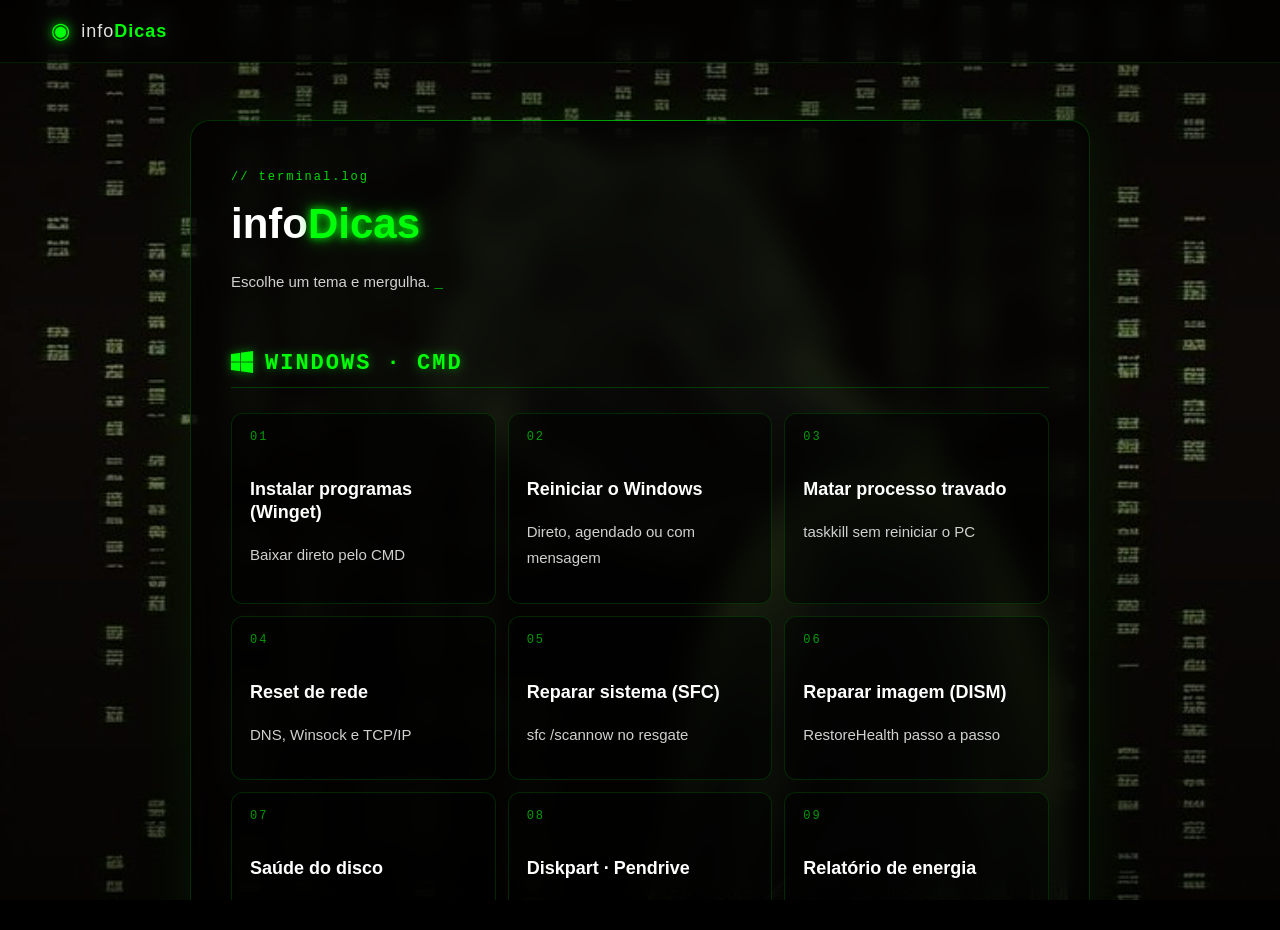
==== commit 08ef28c9: "Update index.html" ====
--- a/index.html
+++ b/index.html
@@ -61,60 +61,66 @@
                     <div class="lista-temas-grid">
                         <article class="tema-card" data-page="1">
                             <span class="tema-card-num">01</span>
+                            <h3>Instalar programas (Winget)</h3>
+                            <p>Baixar direto pelo CMD</p>
+                        </article>
+
+                        <article class="tema-card" data-page="2">
+                            <span class="tema-card-num">02</span>
                             <h3>Reiniciar o Windows</h3>
                             <p>Direto, agendado ou com mensagem</p>
                         </article>
 
-                        <article class="tema-card" data-page="2">
-                            <span class="tema-card-num">02</span>
+                        <article class="tema-card" data-page="3">
+                            <span class="tema-card-num">03</span>
                             <h3>Matar processo travado</h3>
                             <p>taskkill sem reiniciar o PC</p>
                         </article>
 
-                        <article class="tema-card" data-page="3">
-                            <span class="tema-card-num">03</span>
+                        <article class="tema-card" data-page="4">
+                            <span class="tema-card-num">04</span>
                             <h3>Reset de rede</h3>
                             <p>DNS, Winsock e TCP/IP</p>
                         </article>
 
-                        <article class="tema-card" data-page="4">
-                            <span class="tema-card-num">04</span>
+                        <article class="tema-card" data-page="5">
+                            <span class="tema-card-num">05</span>
                             <h3>Reparar sistema (SFC)</h3>
                             <p>sfc /scannow no resgate</p>
                         </article>
 
-                        <article class="tema-card" data-page="5">
-                            <span class="tema-card-num">05</span>
+                        <article class="tema-card" data-page="6">
+                            <span class="tema-card-num">06</span>
                             <h3>Reparar imagem (DISM)</h3>
                             <p>RestoreHealth passo a passo</p>
                         </article>
 
-                        <article class="tema-card" data-page="6">
-                            <span class="tema-card-num">06</span>
+                        <article class="tema-card" data-page="7">
+                            <span class="tema-card-num">07</span>
                             <h3>Saúde do disco</h3>
                             <p>HD ou SSD prestes a falhar?</p>
                         </article>
 
-                        <article class="tema-card" data-page="7">
-                            <span class="tema-card-num">07</span>
+                        <article class="tema-card" data-page="8">
+                            <span class="tema-card-num">08</span>
                             <h3>Diskpart · Pendrive</h3>
                             <p>Reiniciar pendrive do zero</p>
                         </article>
 
-                        <article class="tema-card" data-page="8">
-                            <span class="tema-card-num">08</span>
+                        <article class="tema-card" data-page="9">
+                            <span class="tema-card-num">09</span>
                             <h3>Relatório de energia</h3>
                             <p>O que drena sua bateria</p>
                         </article>
 
-                        <article class="tema-card" data-page="9">
-                            <span class="tema-card-num">09</span>
+                        <article class="tema-card" data-page="10">
+                            <span class="tema-card-num">10</span>
                             <h3>Gerenciar usuários</h3>
                             <p>net user, criar e remover</p>
                         </article>
 
-                        <article class="tema-card" data-page="10">
-                            <span class="tema-card-num">10</span>
+                        <article class="tema-card" data-page="11">
+                            <span class="tema-card-num">11</span>
                             <h3>Limpeza profunda</h3>
                             <p>Temporários e cache</p>
                         </article>
@@ -125,61 +131,61 @@
                     </h2>
 
                     <div class="lista-temas-grid">
-                        <article class="tema-card" data-page="11">
+                        <article class="tema-card" data-page="12">
                             <span class="tema-card-num">01</span>
                             <h3>Preenchimento Relâmpago</h3>
                             <p>Ctrl + E no automático</p>
                         </article>
 
-                        <article class="tema-card" data-page="12">
+                        <article class="tema-card" data-page="13">
                             <span class="tema-card-num">02</span>
                             <h3>Atalhos essenciais</h3>
                             <p>10 atalhos que mudam tudo</p>
                         </article>
 
-                        <article class="tema-card" data-page="13">
+                        <article class="tema-card" data-page="14">
                             <span class="tema-card-num">03</span>
                             <h3>Formatação condicional</h3>
                             <p>Semáforos e heatmaps</p>
                         </article>
 
-                        <article class="tema-card" data-page="14">
+                        <article class="tema-card" data-page="15">
                             <span class="tema-card-num">04</span>
                             <h3>Tabelas Dinâmicas</h3>
                             <p>Dashboard com Slicers</p>
                         </article>
 
-                        <article class="tema-card" data-page="15">
+                        <article class="tema-card" data-page="16">
                             <span class="tema-card-num">05</span>
                             <h3>PROCX (XLOOKUP)</h3>
                             <p>Adeus PROCV</p>
                         </article>
 
-                        <article class="tema-card" data-page="16">
+                        <article class="tema-card" data-page="17">
                             <span class="tema-card-num">06</span>
                             <h3>Matrizes Dinâmicas</h3>
                             <p>FILTRO, ÚNICO, CLASSIFICAR</p>
                         </article>
 
-                        <article class="tema-card" data-page="17">
+                        <article class="tema-card" data-page="18">
                             <span class="tema-card-num">07</span>
                             <h3>Power Query</h3>
                             <p>Automação de dados</p>
                         </article>
 
-                        <article class="tema-card" data-page="18">
+                        <article class="tema-card" data-page="19">
                             <span class="tema-card-num">08</span>
                             <h3>INDIRETO</h3>
                             <p>Referências dinâmicas</p>
                         </article>
 
-                        <article class="tema-card" data-page="19">
+                        <article class="tema-card" data-page="20">
                             <span class="tema-card-num">09</span>
                             <h3>LAMBDA</h3>
                             <p>Suas próprias funções</p>
                         </article>
 
-                        <article class="tema-card" data-page="20">
+                        <article class="tema-card" data-page="21">
                             <span class="tema-card-num">10</span>
                             <h3>Macro de limpeza</h3>
                             <p>VBA que faxina por você</p>
@@ -191,9 +197,60 @@
         </section>
 
         <!-- ============================================================
-             PÁGINAS 1–10 — WINDOWS (conteúdo idêntico ao anterior)
-             ============================================================ -->
-
+             PÁGINA 1 — WINDOWS · Winget (NOVA — primeira dica)
+             ============================================================ -->
+        <section class="page" id="winget-instalar">
+            <div class="content">
+                <a href="#home" class="content-voltar" data-page="0"><i class="bi bi-arrow-left"></i> voltar</a>
+                <span class="dica-item-tag windows">WINDOWS · CMD</span>
+                <h1>Baixar e instalar programas pelo CMD (Winget)</h1>
+                <p class="intro-dica">A forma mais <strong>moderna e segura</strong> de instalar qualquer programa no Windows 10/11 — sem caçar instalador no site oficial. O <strong>Winget</strong> (Gerenciador de Pacotes do Windows) já vem pré-instalado nas versões recentes.</p>
+
+                <h2>🖥️ Abrindo o CMD como admin</h2>
+                <p>Pressione <code>Win</code>, digite <code>cmd</code>, clique com o botão direito em <strong>Prompt de Comando</strong> → <strong>"Executar como Administrador"</strong>.</p>
+
+                <h2>🔍 Pesquisar pelo programa</h2>
+                <p>Descubra o ID ou nome exato do pacote no catálogo do Winget:</p>
+                <pre><code>winget search nome_do_programa</code></pre>
+                <p>Exemplo:</p>
+                <pre><code>winget search firefox</code></pre>
+                <p>O terminal exibe uma lista com os nomes e <strong>IDs oficiais</strong> dos pacotes correspondentes.</p>
+
+                <h2>📦 Instalar o programa</h2>
+                <p>Com o ID (ou nome exato) em mãos, execute:</p>
+                <pre><code>winget install ID_DO_PROGRAMA</code></pre>
+                <p>Exemplo para instalar o Google Chrome:</p>
+                <pre><code>winget install Google.Chrome</code></pre>
+                <p>O utilitário faz o <strong>download e a instalação automaticamente</strong>. Ao final, a mensagem de sucesso confirma que o app foi instalado.</p>
+
+                <h2>🚀 Comandos extras úteis</h2>
+                <h3>Atualizar todos os programas</h3>
+                <pre><code>winget upgrade --all</code></pre>
+                <h3>Listar programas instalados</h3>
+                <pre><code>winget list</code></pre>
+                <h3>Desinstalar um programa</h3>
+                <pre><code>winget uninstall ID_DO_PROGRAMA</code></pre>
+                <h3>Ver detalhes de um pacote</h3>
+                <pre><code>winget show ID_DO_PROGRAMA</code></pre>
+
+                <h2>⚠️ Importante</h2>
+                <ul>
+                    <li>Precisa do CMD como <strong>administrador</strong>;</li>
+                    <li>Disponível no Windows 10 (versões recentes) e 11 — em versões antigas, pode precisar instalar o <strong>App Installer</strong> pela Microsoft Store;</li>
+                    <li>Instala só de <strong>fontes oficiais</strong>, então é mais seguro que baixar .exe de qualquer site;</li>
+                    <li>Se o comando <code>winget</code> não for reconhecido, atualize o <strong>App Installer</strong>;</li>
+                    <li>Alguns programas ainda pedem aceite de licença — leia antes de confirmar.</li>
+                </ul>
+
+                <div class="rodape-dica">
+                    <a href="#home" class="content-voltar" data-page="0"><i class="bi bi-arrow-left"></i> ver mais dicas</a>
+                </div>
+            </div>
+        </section>
+
+        <!-- ============================================================
+             PÁGINA 2 — Reiniciar o Windows
+             ============================================================ -->
         <section class="page" id="reiniciar-windows-cmd">
             <div class="content">
                 <a href="#home" class="content-voltar" data-page="0"><i class="bi bi-arrow-left"></i> voltar</a>
@@ -227,6 +284,9 @@
             </div>
         </section>
 
+        <!-- ============================================================
+             PÁGINA 3 — Matar processo
+             ============================================================ -->
         <section class="page" id="matar-processo-cmd">
             <div class="content">
                 <a href="#home" class="content-voltar" data-page="0"><i class="bi bi-arrow-left"></i> voltar</a>
@@ -255,6 +315,9 @@
             </div>
         </section>
 
+        <!-- ============================================================
+             PÁGINA 4 — Reset de rede
+             ============================================================ -->
         <section class="page" id="reset-rede-cmd">
             <div class="content">
                 <a href="#home" class="content-voltar" data-page="0"><i class="bi bi-arrow-left"></i> voltar</a>
@@ -282,6 +345,9 @@
             </div>
         </section>
 
+        <!-- ============================================================
+             PÁGINA 5 — SFC
+             ============================================================ -->
         <section class="page" id="sfc-scannow">
             <div class="content">
                 <a href="#home" class="content-voltar" data-page="0"><i class="bi bi-arrow-left"></i> voltar</a>
@@ -311,6 +377,9 @@
             </div>
         </section>
 
+        <!-- ============================================================
+             PÁGINA 6 — DISM
+             ============================================================ -->
         <section class="page" id="dism-reparar">
             <div class="content">
                 <a href="#home" class="content-voltar" data-page="0"><i class="bi bi-arrow-left"></i> voltar</a>
@@ -343,6 +412,9 @@
             </div>
         </section>
 
+        <!-- ============================================================
+             PÁGINA 7 — Saúde do disco
+             ============================================================ -->
         <section class="page" id="saude-disco">
             <div class="content">
                 <a href="#home" class="content-voltar" data-page="0"><i class="bi bi-arrow-left"></i> voltar</a>
@@ -370,6 +442,9 @@
             </div>
         </section>
 
+        <!-- ============================================================
+             PÁGINA 8 — Diskpart
+             ============================================================ -->
         <section class="page" id="diskpart-pendrive">
             <div class="content">
                 <a href="#home" class="content-voltar" data-page="0"><i class="bi bi-arrow-left"></i> voltar</a>
@@ -405,6 +480,9 @@
             </div>
         </section>
 
+        <!-- ============================================================
+             PÁGINA 9 — Relatório de energia
+             ============================================================ -->
         <section class="page" id="relatorio-energia">
             <div class="content">
                 <a href="#home" class="content-voltar" data-page="0"><i class="bi bi-arrow-left"></i> voltar</a>
@@ -434,6 +512,9 @@
             </div>
         </section>
 
+        <!-- ============================================================
+             PÁGINA 10 — Gerenciar usuários
+             ============================================================ -->
         <section class="page" id="gerenciar-usuarios">
             <div class="content">
                 <a href="#home" class="content-voltar" data-page="0"><i class="bi bi-arrow-left"></i> voltar</a>
@@ -466,6 +547,9 @@
             </div>
         </section>
 
+        <!-- ============================================================
+             PÁGINA 11 — Limpeza profunda
+             ============================================================ -->
         <section class="page" id="limpeza-profunda">
             <div class="content">
                 <a href="#home" class="content-voltar" data-page="0"><i class="bi bi-arrow-left"></i> voltar</a>
@@ -501,9 +585,8 @@
         </section>
 
         <!-- ============================================================
-             PÁGINAS 11–20 — EXCEL
-             ============================================================ -->
-
+             PÁGINA 12 — Excel · Preenchimento Relâmpago
+             ============================================================ -->
         <section class="page" id="excel-preenchimento-relampago">
             <div class="content">
                 <a href="#home" class="content-voltar" data-page="0"><i class="bi bi-arrow-left"></i> voltar</a>
@@ -535,6 +618,9 @@
             </div>
         </section>
 
+        <!-- ============================================================
+             PÁGINA 13 — Excel · Atalhos
+             ============================================================ -->
         <section class="page" id="excel-atalhos">
             <div class="content">
                 <a href="#home" class="content-voltar" data-page="0"><i class="bi bi-arrow-left"></i> voltar</a>
@@ -565,6 +651,9 @@
             </div>
         </section>
 
+        <!-- ============================================================
+             PÁGINA 14 — Excel · Formatação condicional
+             ============================================================ -->
         <section class="page" id="excel-formatacao-condicional">
             <div class="content">
                 <a href="#home" class="content-voltar" data-page="0"><i class="bi bi-arrow-left"></i> voltar</a>
@@ -595,6 +684,9 @@
             </div>
         </section>
 
+        <!-- ============================================================
+             PÁGINA 15 — Excel · Tabelas Dinâmicas
+             ============================================================ -->
         <section class="page" id="excel-tabelas-dinamicas">
             <div class="content">
                 <a href="#home" class="content-voltar" data-page="0"><i class="bi bi-arrow-left"></i> voltar</a>
@@ -629,6 +721,9 @@
             </div>
         </section>
 
+        <!-- ============================================================
+             PÁGINA 16 — Excel · PROCX
+             ============================================================ -->
         <section class="page" id="excel-procx">
             <div class="content">
                 <a href="#home" class="content-voltar" data-page="0"><i class="bi bi-arrow-left"></i> voltar</a>
@@ -659,6 +754,9 @@
             </div>
         </section>
 
+        <!-- ============================================================
+             PÁGINA 17 — Excel · Matrizes Dinâmicas
+             ============================================================ -->
         <section class="page" id="excel-matrizes-dinamicas">
             <div class="content">
                 <a href="#home" class="content-voltar" data-page="0"><i class="bi bi-arrow-left"></i> voltar</a>
@@ -686,6 +784,9 @@
             </div>
         </section>
 
+        <!-- ============================================================
+             PÁGINA 18 — Excel · Power Query
+             ============================================================ -->
         <section class="page" id="excel-power-query">
             <div class="content">
                 <a href="#home" class="content-voltar" data-page="0"><i class="bi bi-arrow-left"></i> voltar</a>
@@ -720,6 +821,9 @@
             </div>
         </section>
 
+        <!-- ============================================================
+             PÁGINA 19 — Excel · INDIRETO
+             ============================================================ -->
         <section class="page" id="excel-indireto">
             <div class="content">
                 <a href="#home" class="content-voltar" data-page="0"><i class="bi bi-arrow-left"></i> voltar</a>
@@ -746,6 +850,9 @@
             </div>
         </section>
 
+        <!-- ============================================================
+             PÁGINA 20 — Excel · LAMBDA
+             ============================================================ -->
         <section class="page" id="excel-lambda">
             <div class="content">
                 <a href="#home" class="content-voltar" data-page="0"><i class="bi bi-arrow-left"></i> voltar</a>
@@ -778,6 +885,9 @@
             </div>
         </section>
 
+        <!-- ============================================================
+             PÁGINA 21 — Excel · Macro de limpeza
+             ============================================================ -->
         <section class="page" id="excel-macro-limpeza">
             <div class="content">
                 <a href="#home" class="content-voltar" data-page="0"><i class="bi bi-arrow-left"></i> voltar</a>
--- a/style.css
+++ b/style.css
@@ -16,7 +16,9 @@
     height: 100vh;
 }
 
-/* FUNDO DINÂMICO */
+/* ==========================================================
+   FUNDO COM MAIS DESTAQUE
+   ========================================================== */
 .background {
     position: fixed;
     top: 0;
@@ -28,8 +30,8 @@
     background-repeat: no-repeat;
     z-index: -2;
     transition: opacity .8s ease;
-    opacity: 0.35;
-    filter: saturate(1.1) contrast(1.05);
+    opacity: 0.85;
+    filter: saturate(1.15) contrast(1.08) brightness(0.85);
 }
 
 .background-overlay {
@@ -40,9 +42,9 @@
     height: 100vh;
     background: linear-gradient(
         180deg,
-        rgba(0, 0, 0, 0.75) 0%,
-        rgba(0, 0, 0, 0.55) 50%,
-        rgba(0, 0, 0, 0.85) 100%
+        rgba(0, 0, 0, 0.55) 0%,
+        rgba(0, 0, 0, 0.25) 40%,
+        rgba(0, 0, 0, 0.65) 100%
     );
     z-index: -1;
     pointer-events: none;
@@ -56,7 +58,7 @@
     width: 100%;
     z-index: 1000;
     padding: 18px 4%;
-    background: rgba(0, 0, 0, 0.6);
+    background: rgba(0, 0, 0, 0.55);
     backdrop-filter: blur(12px);
     -webkit-backdrop-filter: blur(12px);
     border-bottom: 1px solid rgba(0, 255, 8, 0.12);
@@ -166,16 +168,16 @@
 
 /* CONTEÚDO */
 .content {
-    max-width: 860px;
+    max-width: 900px;
     width: 100%;
     margin: auto 0;
     padding: 45px 40px;
-    background: rgba(0, 0, 0, 0.65);
-    backdrop-filter: blur(14px);
-    -webkit-backdrop-filter: blur(14px);
-    border: 1px solid rgba(0, 255, 8, 0.15);
+    background: rgba(0, 0, 0, 0.55);
+    backdrop-filter: blur(16px);
+    -webkit-backdrop-filter: blur(16px);
+    border: 1px solid rgba(0, 255, 8, 0.18);
     border-radius: 20px;
-    box-shadow: 0 0 40px rgba(0, 255, 8, 0.06);
+    box-shadow: 0 0 60px rgba(0, 255, 8, 0.08);
     position: relative;
 }
 
@@ -187,14 +189,14 @@
     right: 30px;
     height: 1px;
     background: linear-gradient(90deg, transparent, #00FF08, transparent);
-    opacity: 0.5;
+    opacity: 0.6;
 }
 
 .content-tag {
     display: inline-block;
     font-size: 12px;
     letter-spacing: 2px;
-    color: rgba(0, 255, 8, 0.7);
+    color: rgba(0, 255, 8, 0.85);
     margin-bottom: 15px;
     font-family: 'Courier New', monospace;
 }
@@ -205,6 +207,7 @@
     line-height: 1.2;
     margin-bottom: 20px;
     font-weight: 700;
+    text-shadow: 0 2px 20px rgba(0, 0, 0, 0.8);
 }
 
 .content h1 span {
@@ -213,10 +216,10 @@
 }
 
 .content-subtitulo {
-    color: #b8b8b8;
+    color: #d0d0d0;
     font-size: 17px;
     line-height: 1.6;
-    margin-bottom: 40px;
+    margin-bottom: 35px;
 }
 
 .cursor {
@@ -230,28 +233,51 @@
     51%, 100% { opacity: 0; }
 }
 
-/* LISTA DE DICAS */
-.lista-dicas {
+/* ==========================================================
+   LISTA DE TEMAS (HOME)
+   ========================================================== */
+.lista-temas {
     display: flex;
     flex-direction: column;
-    gap: 18px;
-}
-
-.dica-item {
-    background: rgba(0, 0, 0, 0.4);
+    gap: 10px;
+}
+
+.lista-temas-titulo {
+    color: #00FF08;
+    font-size: 16px;
+    font-weight: 600;
+    letter-spacing: 2px;
+    text-transform: uppercase;
+    margin-bottom: 15px;
+    display: flex;
+    align-items: center;
+    gap: 10px;
+    font-family: 'Courier New', monospace;
+    text-shadow: 0 0 10px rgba(0, 255, 8, 0.5);
+}
+
+.lista-temas-grid {
+    display: grid;
+    grid-template-columns: repeat(auto-fill, minmax(240px, 1fr));
+    gap: 12px;
+    margin-bottom: 20px;
+}
+
+.tema-card {
+    background: rgba(0, 0, 0, 0.5);
     border: 1px solid rgba(0, 255, 8, 0.15);
-    border-radius: 14px;
-    padding: 25px;
+    border-radius: 12px;
+    padding: 16px 18px;
     cursor: pointer;
     transition: .3s;
     display: flex;
     flex-direction: column;
-    gap: 12px;
+    gap: 6px;
     position: relative;
     overflow: hidden;
 }
 
-.dica-item::before {
+.tema-card::before {
     content: '';
     position: absolute;
     top: 0;
@@ -264,16 +290,57 @@
     box-shadow: 0 0 12px #00FF08;
 }
 
-.dica-item:hover {
-    background: rgba(0, 255, 8, 0.03);
-    border-color: rgba(0, 255, 8, 0.5);
-    transform: translateX(6px);
-    box-shadow: 0 0 25px rgba(0, 255, 8, 0.15);
-}
-
-.dica-item:hover::before { opacity: 1; }
-
-/* TAGS */
+.tema-card:hover {
+    background: rgba(0, 255, 8, 0.05);
+    border-color: rgba(0, 255, 8, 0.6);
+    transform: translateY(-3px);
+    box-shadow: 0 0 25px rgba(0, 255, 8, 0.2);
+}
+
+.tema-card:hover::before {
+    opacity: 1;
+}
+
+.tema-card-num {
+    font-family: 'Courier New', monospace;
+    color: rgba(0, 255, 8, 0.6);
+    font-size: 12px;
+    letter-spacing: 2px;
+}
+
+.tema-card h3 {
+    color: #fff;
+    font-size: 15px;
+    font-weight: 600;
+    line-height: 1.3;
+    margin: 0;
+}
+
+.tema-card p {
+    color: #8a8a8a;
+    font-size: 12.5px;
+    line-height: 1.4;
+    margin: 0;
+}
+
+/* DICA INDIVIDUAL */
+.content-voltar {
+    display: inline-flex;
+    align-items: center;
+    gap: 6px;
+    color: #00FF08;
+    text-decoration: none;
+    font-size: 14px;
+    margin-bottom: 25px;
+    transition: .3s;
+    font-family: 'Courier New', monospace;
+}
+
+.content-voltar:hover {
+    text-shadow: 0 0 10px #00FF08;
+    transform: translateX(-4px);
+}
+
 .dica-item-tag {
     display: inline-block;
     align-self: flex-start;
@@ -298,53 +365,6 @@
     border: 1px solid rgba(0, 255, 8, 0.4);
 }
 
-.dica-item h2 {
-    color: #fff;
-    font-size: 20px;
-    line-height: 1.35;
-    font-weight: 600;
-    margin: 0;
-}
-
-.dica-item p {
-    color: #a0a0a0;
-    font-size: 14px;
-    line-height: 1.6;
-    margin: 0;
-}
-
-.dica-item-btn {
-    color: #00FF08;
-    font-size: 14px;
-    font-weight: 500;
-    margin-top: 5px;
-    transition: .3s;
-    display: inline-flex;
-    align-items: center;
-    gap: 8px;
-}
-
-.dica-item:hover .dica-item-btn { text-shadow: 0 0 10px #00FF08; }
-.dica-item:hover .dica-item-btn i { transform: translateX(5px); }
-
-/* DICA INDIVIDUAL */
-.content-voltar {
-    display: inline-flex;
-    align-items: center;
-    gap: 6px;
-    color: #00FF08;
-    text-decoration: none;
-    font-size: 14px;
-    margin-bottom: 25px;
-    transition: .3s;
-    font-family: 'Courier New', monospace;
-}
-
-.content-voltar:hover {
-    text-shadow: 0 0 10px #00FF08;
-    transform: translateX(-4px);
-}
-
 .content h2 {
     color: #00FF08;
     font-size: 22px;
@@ -368,11 +388,7 @@
     margin-bottom: 15px;
 }
 
-.content ul {
-    margin: 15px 0 20px 22px;
-    color: #d0d0d0;
-}
-
+.content ul,
 .content ol {
     margin: 15px 0 20px 22px;
     color: #d0d0d0;
@@ -396,14 +412,14 @@
 }
 
 .content pre {
-    background: #0a0a0a;
-    border: 1px solid rgba(0, 255, 8, 0.2);
+    background: rgba(10, 10, 10, 0.9);
+    border: 1px solid rgba(0, 255, 8, 0.25);
     border-left: 3px solid #00FF08;
     border-radius: 10px;
     padding: 18px 20px;
     overflow-x: auto;
     margin: 15px 0 25px;
-    box-shadow: inset 0 0 20px rgba(0, 255, 8, 0.03);
+    box-shadow: inset 0 0 20px rgba(0, 255, 8, 0.04);
 }
 
 .content pre code {
@@ -417,7 +433,7 @@
 
 .intro-dica {
     font-size: 16px;
-    color: #e0e0e0;
+    color: #e8e8e8;
     margin-bottom: 30px;
     line-height: 1.7;
 }
@@ -426,8 +442,8 @@
     display: flex;
     gap: 15px;
     align-items: flex-start;
-    background: rgba(255, 200, 0, 0.06);
-    border: 1px solid rgba(255, 200, 0, 0.3);
+    background: rgba(255, 200, 0, 0.08);
+    border: 1px solid rgba(255, 200, 0, 0.35);
     border-left: 4px solid #ffc800;
     border-radius: 10px;
     padding: 18px 20px;
@@ -442,7 +458,7 @@
 }
 
 .aviso-dica div {
-    color: #e8e8e8;
+    color: #f0f0f0;
     line-height: 1.6;
     font-size: 14.5px;
 }
@@ -478,6 +494,7 @@
 @media screen and (max-width: 1020px) {
     .content { padding: 35px 30px; }
     .content h1 { font-size: 32px; }
+    .lista-temas-grid { grid-template-columns: repeat(auto-fill, minmax(200px, 1fr)); }
 }
 
 @media screen and (max-width: 600px) {
@@ -491,15 +508,16 @@
         height: calc(100vh - 80px);
         padding: 20px 4% 40px;
     }
-    .content { padding: 28px 22px; border-radius: 16px; }
+    .content { padding: 24px 20px; border-radius: 16px; }
     .content h1 { font-size: 24px; }
     .content h2 { font-size: 19px; }
     .content h3 { font-size: 16px; }
     .content p, .content ul li, .content ol li { font-size: 14px; }
     .content-subtitulo { font-size: 15px; }
-    .dica-item { padding: 20px; }
-    .dica-item h2 { font-size: 17px; }
-    .dica-item p { font-size: 13.5px; }
+    .lista-temas-grid { grid-template-columns: 1fr; gap: 10px; }
+    .tema-card { padding: 14px 16px; }
+    .tema-card h3 { font-size: 14px; }
+    .tema-card p { font-size: 12px; }
     .aviso-dica { padding: 15px; gap: 12px; }
     .aviso-dica i { font-size: 18px; }
     .aviso-dica div { font-size: 13px; }
